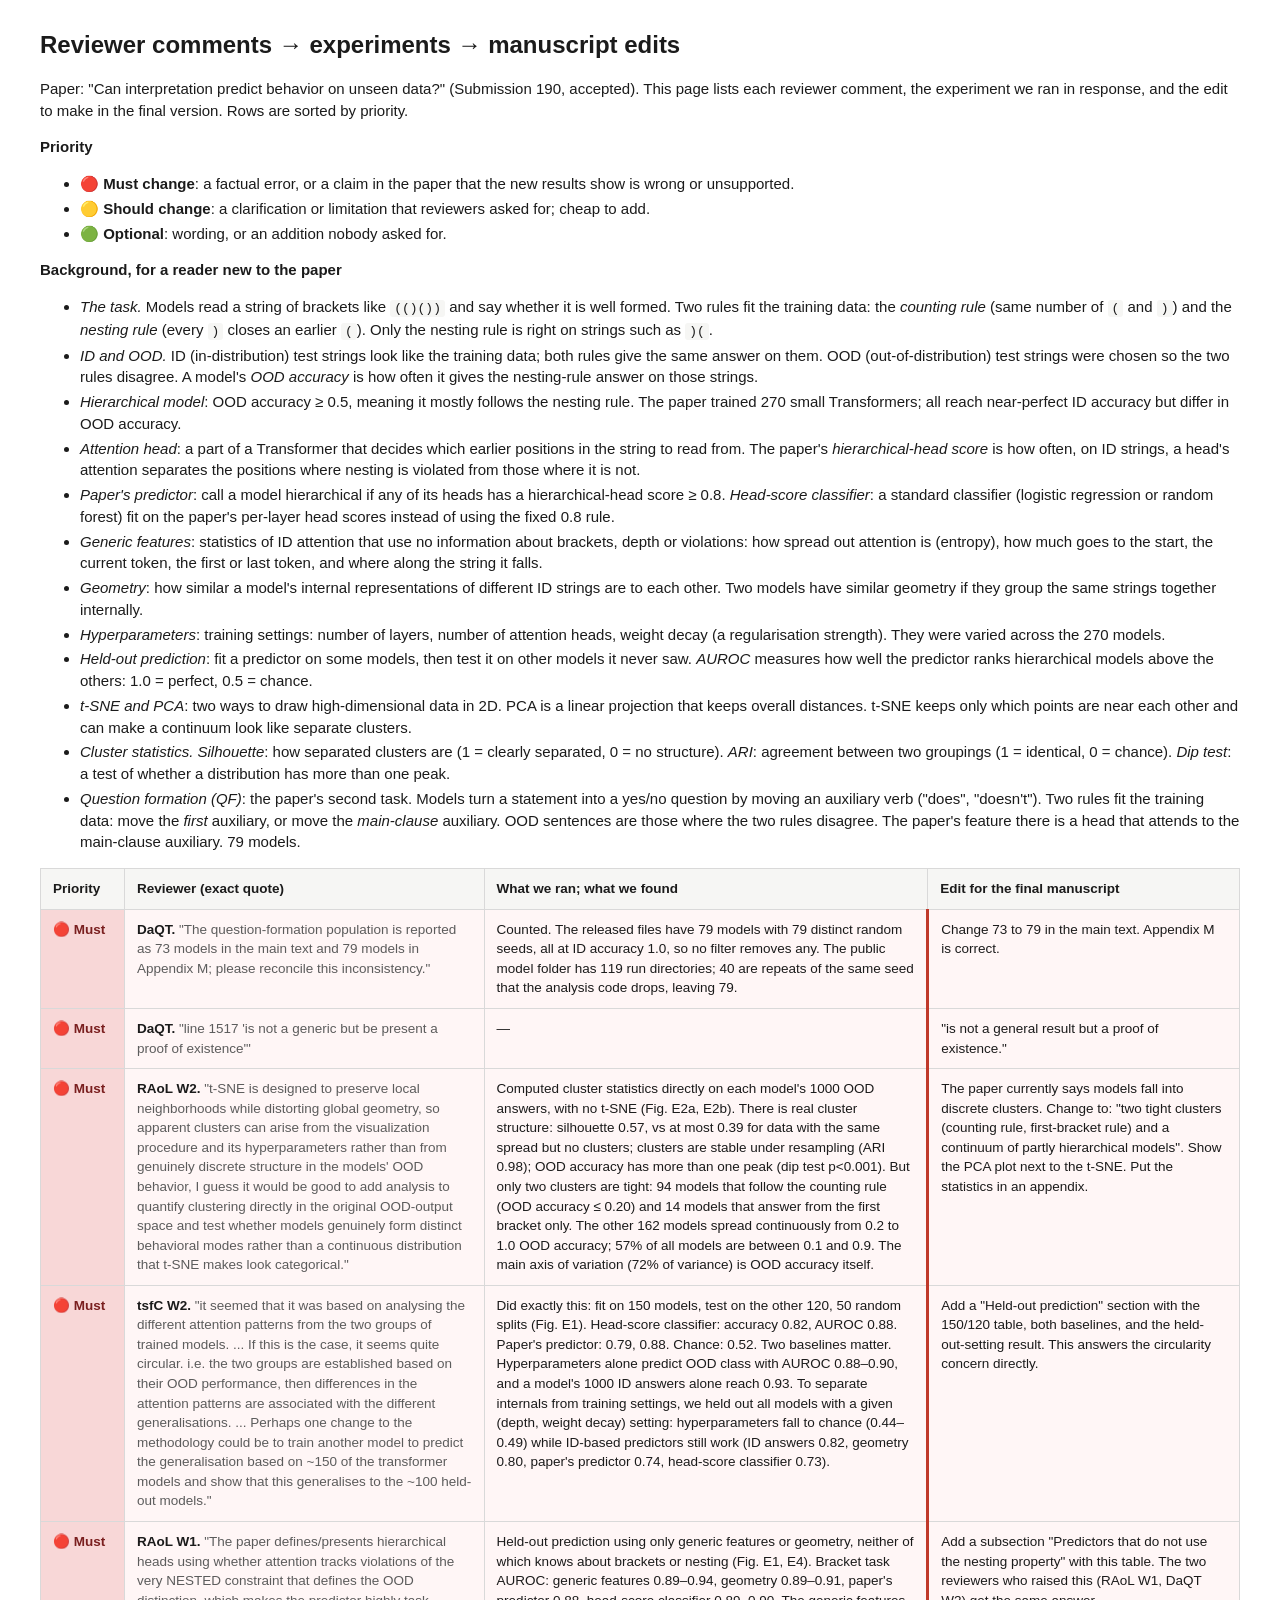
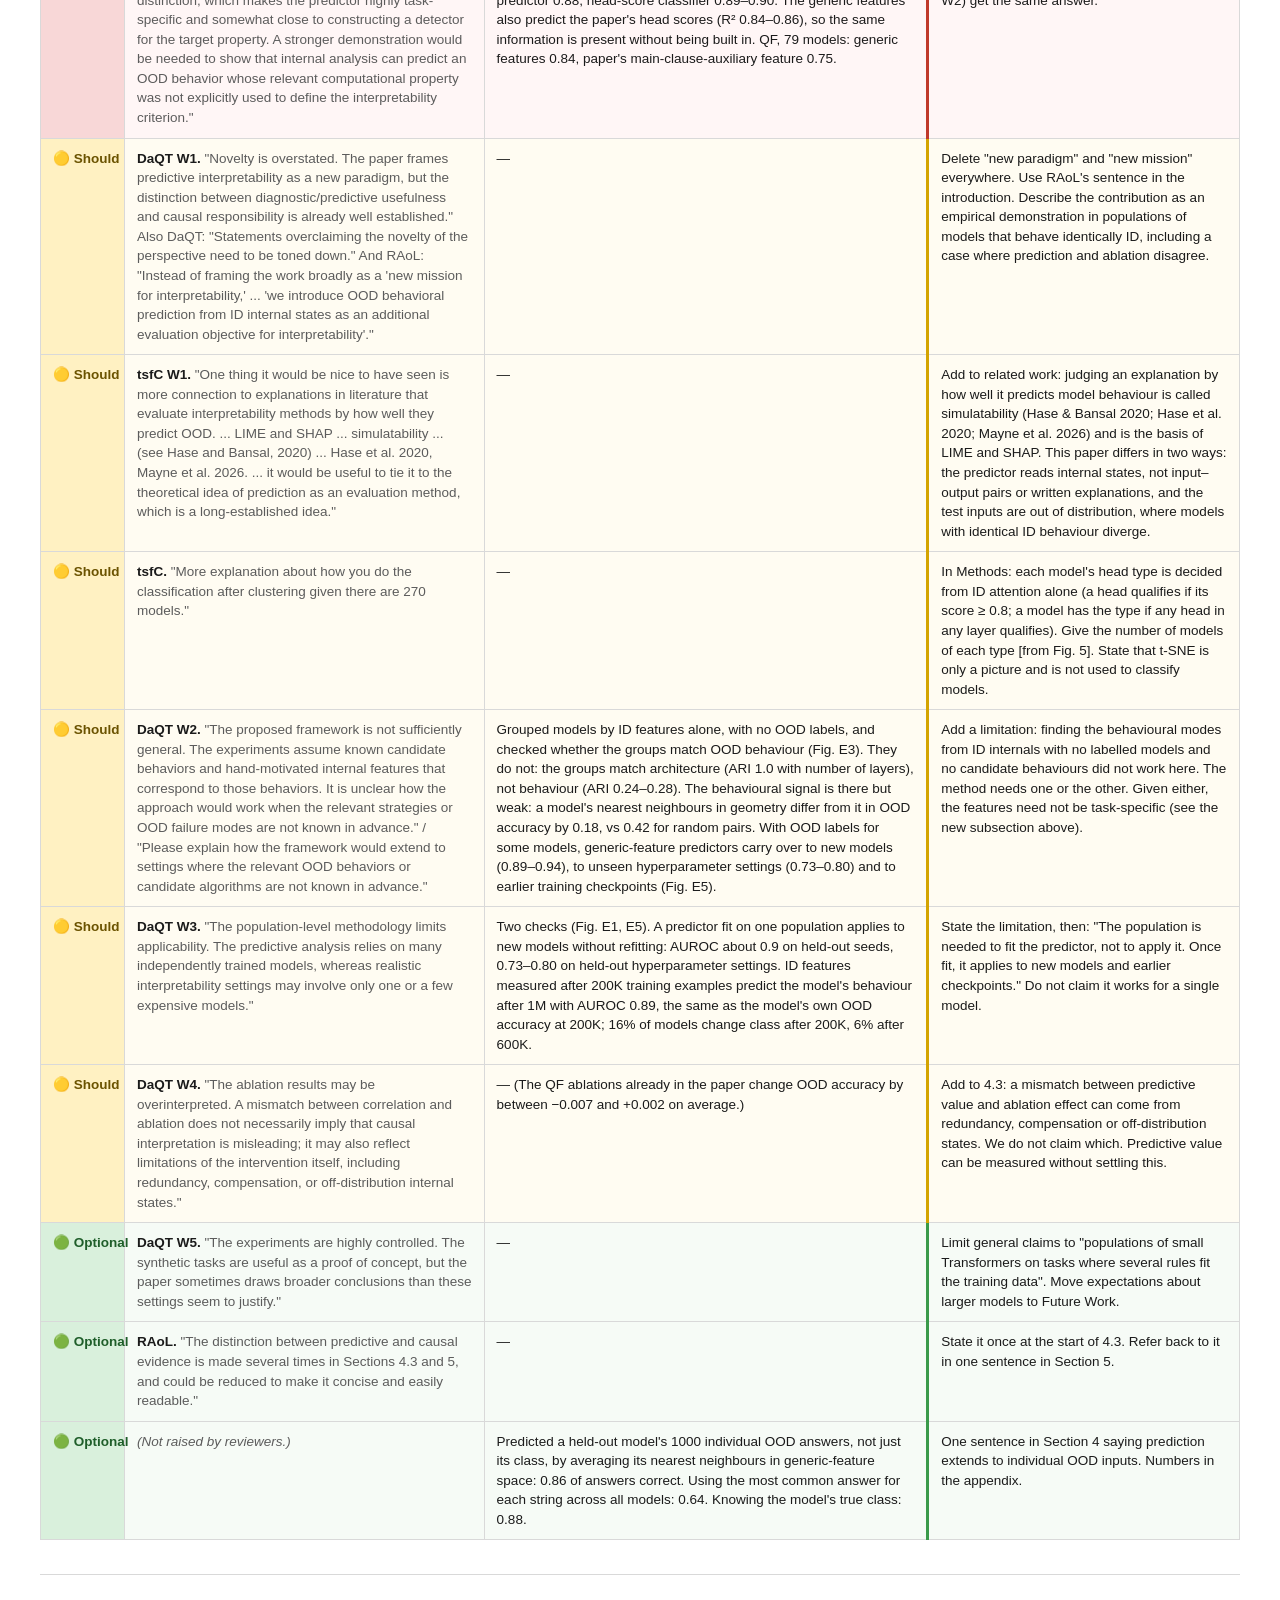
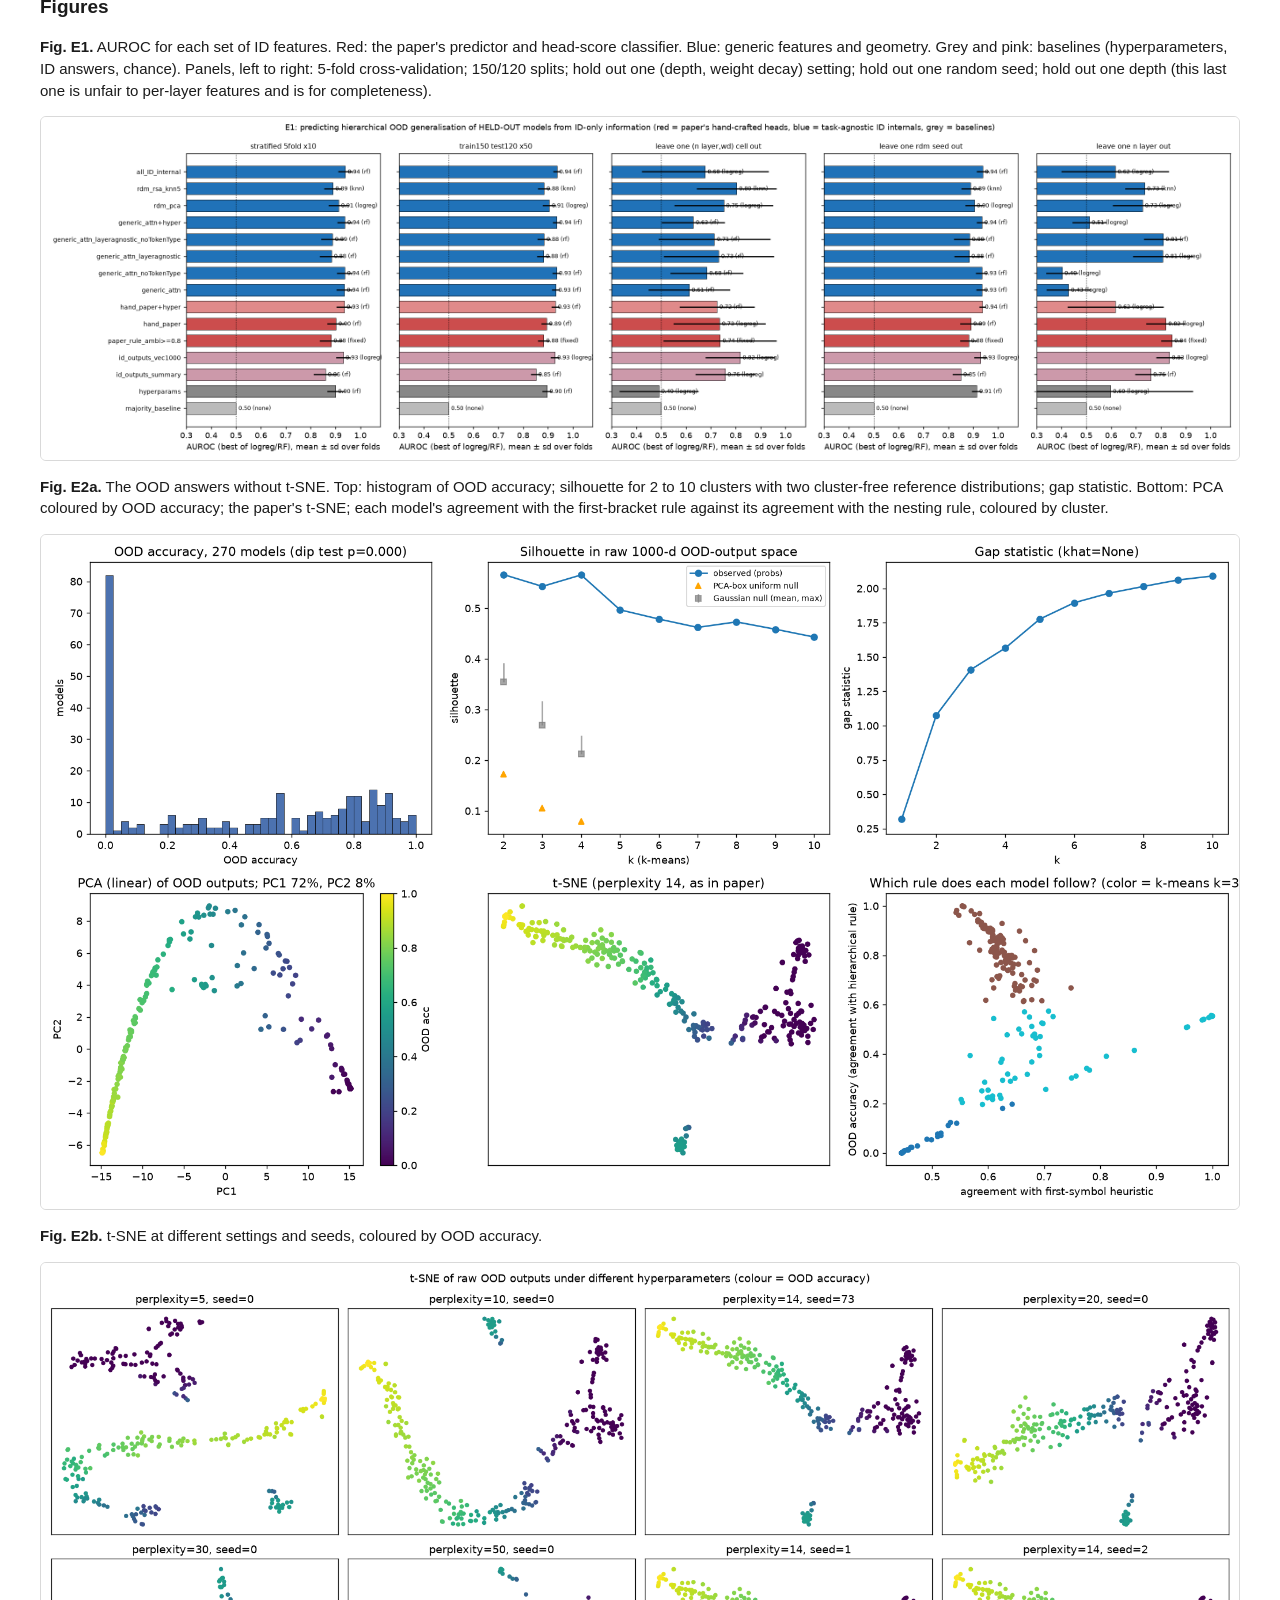
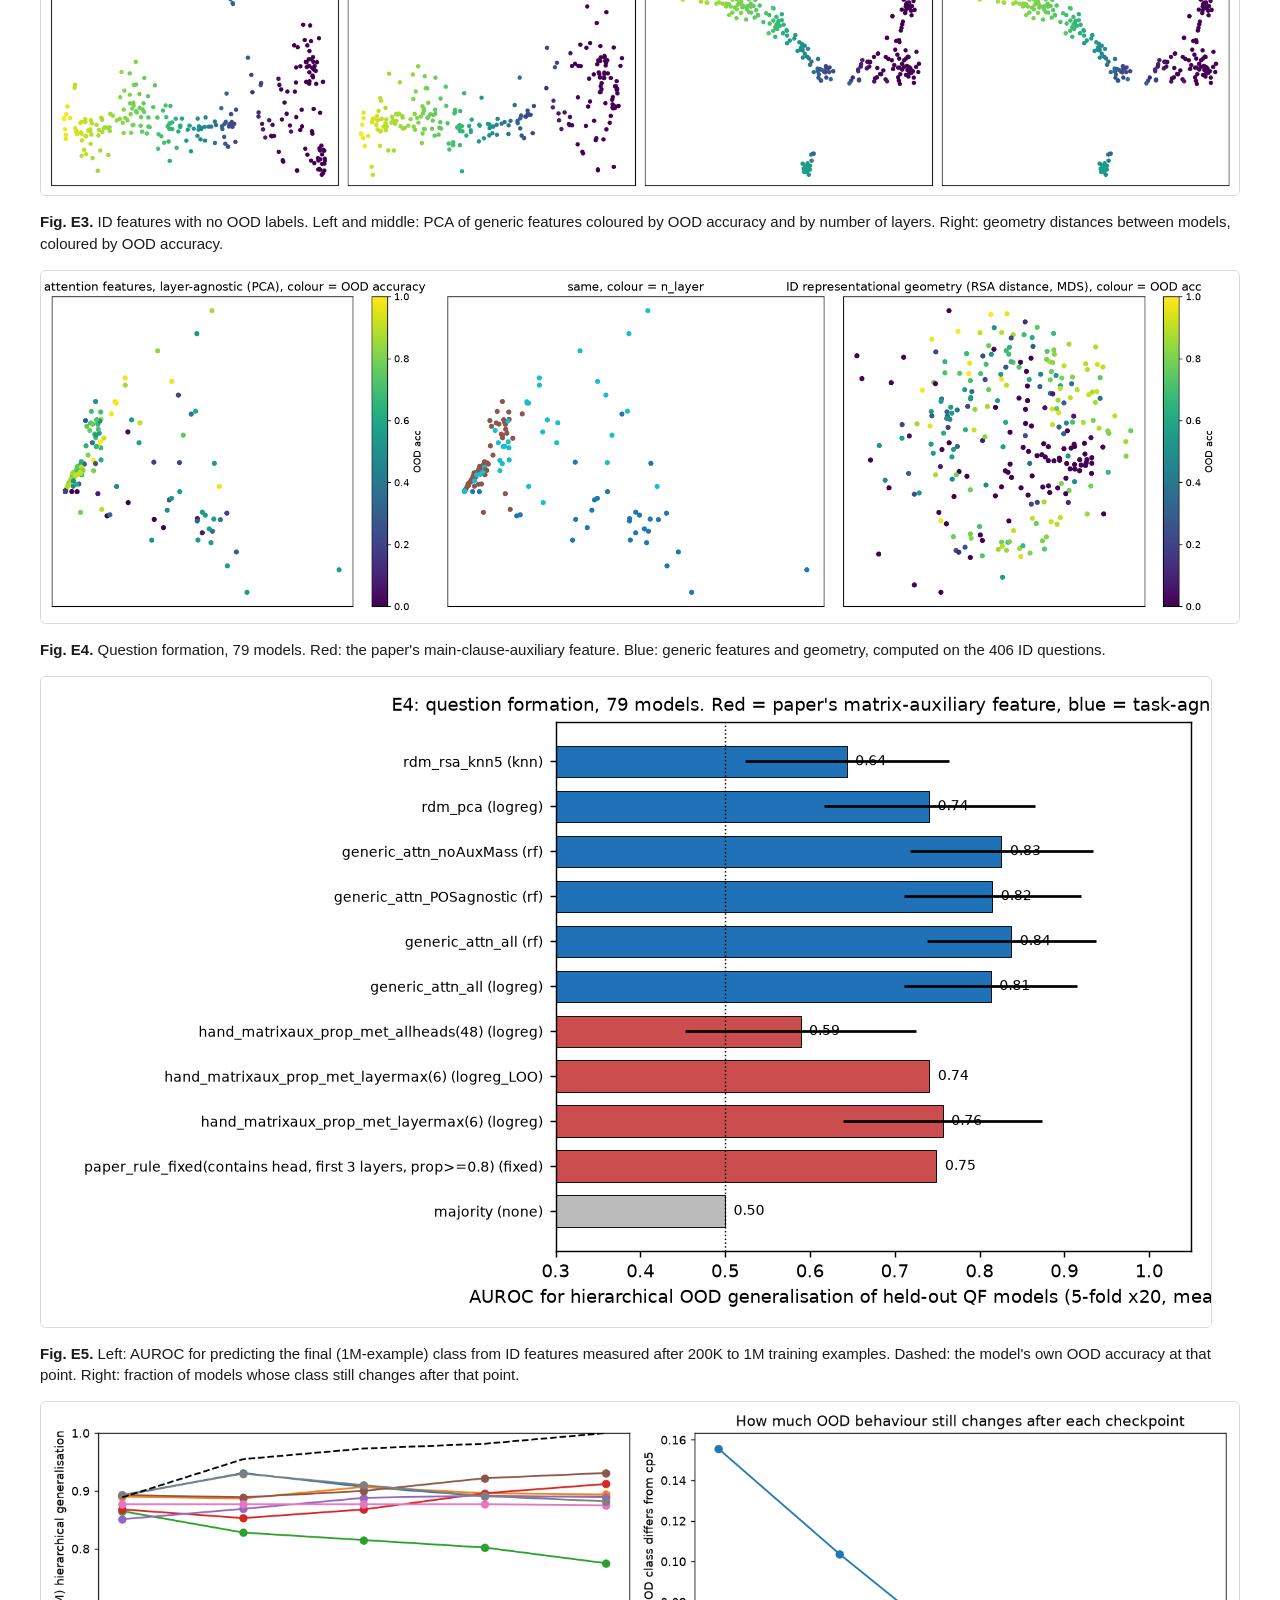
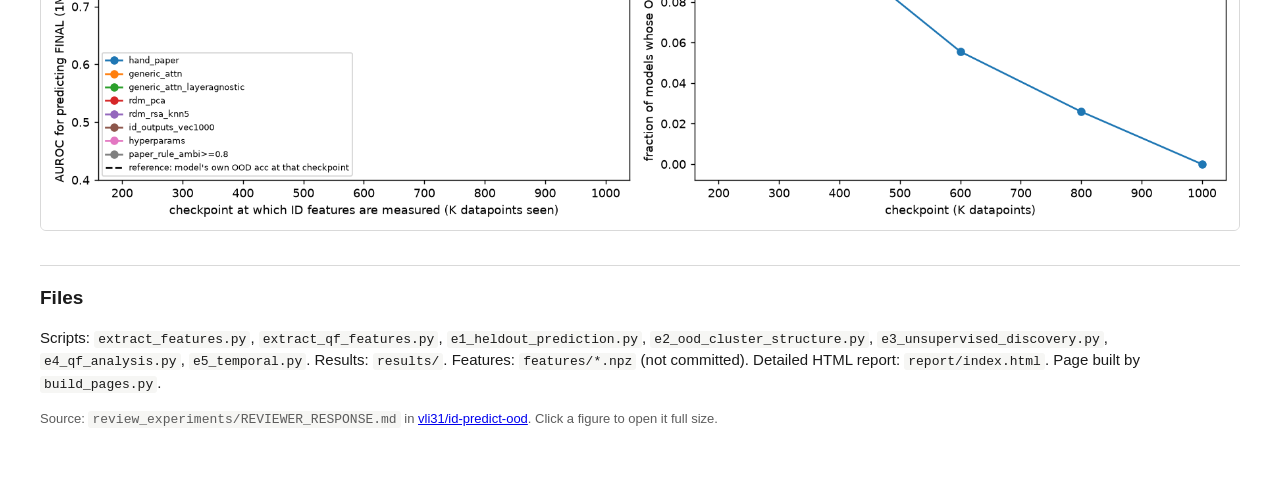
==== id-predict-ood-reviews/index.html @ 2c80ca95 "Update id-predict-ood reviewer-response page" ====
<!doctype html><html lang="en"><head><meta charset="utf-8"><meta name="viewport" content="width=device-width,initial-scale=1">
<title>id-predict-ood: reviewer comments → experiments → edits</title><meta name="robots" content="noindex"><style>:root{--ink:#1b1b1b;--dim:#5c5c5c;--line:#d9d9d9;--panel:#f6f6f4}
*{box-sizing:border-box}body{font-family:-apple-system,BlinkMacSystemFont,"Segoe UI",Helvetica,Arial,sans-serif;color:var(--ink);background:#fff;margin:0;padding:28px 40px 60px;line-height:1.45;font-size:15px}
h1{font-size:24px;margin:0 0 10px}h2{font-size:19px;margin:34px 0 10px;border-top:1px solid var(--line);padding-top:18px}
p,ul{max-width:1200px}li{margin:3px 0}code{background:var(--panel);padding:1px 4px;border-radius:3px;font-size:13px}
table{border-collapse:collapse;width:100%;font-size:13.5px;table-layout:fixed}
th,td{border:1px solid var(--line);padding:10px 12px;vertical-align:top;text-align:left;word-wrap:break-word}
thead th{background:var(--panel);position:sticky;top:0;z-index:1}
th:nth-child(1),td:nth-child(1){width:7%}th:nth-child(2),td:nth-child(2){width:30%}th:nth-child(3),td:nth-child(3){width:37%}th:nth-child(4),td:nth-child(4){width:26%}
td:nth-child(2){color:var(--dim)}td:nth-child(2) strong{color:var(--ink)}tbody tr:hover td{filter:brightness(0.98)}
td.pri{font-weight:600;white-space:nowrap}tr.must td.pri{background:#f8d7d7;color:#7a1f1f}tr.should td.pri{background:#fff1c2;color:#6b5300}tr.optional td.pri{background:#d9f0dc;color:#1f5e2a}
tr.must td{background:#fff6f6}tr.should td{background:#fffcf2}tr.optional td{background:#f6fbf6}
td:nth-child(4){border-left:3px solid #bbb}tr.must td:nth-child(4){border-left-color:#c0392b}tr.should td:nth-child(4){border-left-color:#d4a400}tr.optional td:nth-child(4){border-left-color:#3a9a4a}
img{max-width:100%;border:1px solid var(--line);border-radius:6px;margin:6px 0 4px;display:block}.meta{color:var(--dim);font-size:13px}
@media (max-width:900px){body{padding:16px}table{font-size:12.5px}}</style></head>
<body><h1>Reviewer comments → experiments → manuscript edits</h1>
<p>Paper: "Can interpretation predict behavior on unseen data?" (Submission 190, accepted). This page lists each reviewer comment, the experiment we ran in response, and the edit to make in the final version. Rows are sorted by priority.</p>
<p><strong>Priority</strong></p>
<ul>
<li>🔴 <strong>Must change</strong>: a factual error, or a claim in the paper that the new results show is wrong or unsupported.</li>
<li>🟡 <strong>Should change</strong>: a clarification or limitation that reviewers asked for; cheap to add.</li>
<li>🟢 <strong>Optional</strong>: wording, or an addition nobody asked for.</li>
</ul>
<p><strong>Background, for a reader new to the paper</strong></p>
<ul>
<li><em>The task.</em> Models read a string of brackets like <code>(()())</code> and say whether it is well formed. Two rules fit the training data: the <em>counting rule</em> (same number of <code>(</code> and <code>)</code>) and the <em>nesting rule</em> (every <code>)</code> closes an earlier <code>(</code>). Only the nesting rule is right on strings such as <code>)(</code>.</li>
<li><em>ID and OOD.</em> ID (in-distribution) test strings look like the training data; both rules give the same answer on them. OOD (out-of-distribution) test strings were chosen so the two rules disagree. A model's <em>OOD accuracy</em> is how often it gives the nesting-rule answer on those strings.</li>
<li><em>Hierarchical model</em>: OOD accuracy ≥ 0.5, meaning it mostly follows the nesting rule. The paper trained 270 small Transformers; all reach near-perfect ID accuracy but differ in OOD accuracy.</li>
<li><em>Attention head</em>: a part of a Transformer that decides which earlier positions in the string to read from. The paper's <em>hierarchical-head score</em> is how often, on ID strings, a head's attention separates the positions where nesting is violated from those where it is not.</li>
<li><em>Paper's predictor</em>: call a model hierarchical if any of its heads has a hierarchical-head score ≥ 0.8. <em>Head-score classifier</em>: a standard classifier (logistic regression or random forest) fit on the paper's per-layer head scores instead of using the fixed 0.8 rule.</li>
<li><em>Generic features</em>: statistics of ID attention that use no information about brackets, depth or violations: how spread out attention is (entropy), how much goes to the start, the current token, the first or last token, and where along the string it falls.</li>
<li><em>Geometry</em>: how similar a model's internal representations of different ID strings are to each other. Two models have similar geometry if they group the same strings together internally.</li>
<li><em>Hyperparameters</em>: training settings: number of layers, number of attention heads, weight decay (a regularisation strength). They were varied across the 270 models.</li>
<li><em>Held-out prediction</em>: fit a predictor on some models, then test it on other models it never saw. <em>AUROC</em> measures how well the predictor ranks hierarchical models above the others: 1.0 = perfect, 0.5 = chance.</li>
<li><em>t-SNE and PCA</em>: two ways to draw high-dimensional data in 2D. PCA is a linear projection that keeps overall distances. t-SNE keeps only which points are near each other and can make a continuum look like separate clusters.</li>
<li><em>Cluster statistics.</em> <em>Silhouette</em>: how separated clusters are (1 = clearly separated, 0 = no structure). <em>ARI</em>: agreement between two groupings (1 = identical, 0 = chance). <em>Dip test</em>: a test of whether a distribution has more than one peak.</li>
<li><em>Question formation (QF)</em>: the paper's second task. Models turn a statement into a yes/no question by moving an auxiliary verb ("does", "doesn't"). Two rules fit the training data: move the <em>first</em> auxiliary, or move the <em>main-clause</em> auxiliary. OOD sentences are those where the two rules disagree. The paper's feature there is a head that attends to the main-clause auxiliary. 79 models.</li>
</ul>
<table>
<thead>
<tr>
<th>Priority</th>
<th>Reviewer (exact quote)</th>
<th>What we ran; what we found</th>
<th>Edit for the final manuscript</th>
</tr>
</thead>
<tbody>
<tr class="must">
<td class="pri">🔴 Must</td>
<td><strong>DaQT.</strong> "The question-formation population is reported as 73 models in the main text and 79 models in Appendix M; please reconcile this inconsistency."</td>
<td>Counted. The released files have 79 models with 79 distinct random seeds, all at ID accuracy 1.0, so no filter removes any. The public model folder has 119 run directories; 40 are repeats of the same seed that the analysis code drops, leaving 79.</td>
<td>Change 73 to 79 in the main text. Appendix M is correct.</td>
</tr>
<tr class="must">
<td class="pri">🔴 Must</td>
<td><strong>DaQT.</strong> "line 1517 'is not a generic but be present a proof of existence'"</td>
<td>—</td>
<td>"is not a general result but a proof of existence."</td>
</tr>
<tr class="must">
<td class="pri">🔴 Must</td>
<td><strong>RAoL W2.</strong> "t-SNE is designed to preserve local neighborhoods while distorting global geometry, so apparent clusters can arise from the visualization procedure and its hyperparameters rather than from genuinely discrete structure in the models' OOD behavior, I guess it would be good to add analysis to quantify clustering directly in the original OOD-output space and test whether models genuinely form distinct behavioral modes rather than a continuous distribution that t-SNE makes look categorical."</td>
<td>Computed cluster statistics directly on each model's 1000 OOD answers, with no t-SNE (Fig. E2a, E2b). There is real cluster structure: silhouette 0.57, vs at most 0.39 for data with the same spread but no clusters; clusters are stable under resampling (ARI 0.98); OOD accuracy has more than one peak (dip test p&lt;0.001). But only two clusters are tight: 94 models that follow the counting rule (OOD accuracy ≤ 0.20) and 14 models that answer from the first bracket only. The other 162 models spread continuously from 0.2 to 1.0 OOD accuracy; 57% of all models are between 0.1 and 0.9. The main axis of variation (72% of variance) is OOD accuracy itself.</td>
<td>The paper currently says models fall into discrete clusters. Change to: "two tight clusters (counting rule, first-bracket rule) and a continuum of partly hierarchical models". Show the PCA plot next to the t-SNE. Put the statistics in an appendix.</td>
</tr>
<tr class="must">
<td class="pri">🔴 Must</td>
<td><strong>tsfC W2.</strong> "it seemed that it was based on analysing the different attention patterns from the two groups of trained models. ... If this is the case, it seems quite circular. i.e. the two groups are established based on their OOD performance, then differences in the attention patterns are associated with the different generalisations. ... Perhaps one change to the methodology could be to train another model to predict the generalisation based on ~150 of the transformer models and show that this generalises to the ~100 held-out models."</td>
<td>Did exactly this: fit on 150 models, test on the other 120, 50 random splits (Fig. E1). Head-score classifier: accuracy 0.82, AUROC 0.88. Paper's predictor: 0.79, 0.88. Chance: 0.52. Two baselines matter. Hyperparameters alone predict OOD class with AUROC 0.88–0.90, and a model's 1000 ID answers alone reach 0.93. To separate internals from training settings, we held out all models with a given (depth, weight decay) setting: hyperparameters fall to chance (0.44–0.49) while ID-based predictors still work (ID answers 0.82, geometry 0.80, paper's predictor 0.74, head-score classifier 0.73).</td>
<td>Add a "Held-out prediction" section with the 150/120 table, both baselines, and the held-out-setting result. This answers the circularity concern directly.</td>
</tr>
<tr class="must">
<td class="pri">🔴 Must</td>
<td><strong>RAoL W1.</strong> "The paper defines/presents hierarchical heads using whether attention tracks violations of the very NESTED constraint that defines the OOD distinction, which makes the predictor highly task-specific and somewhat close to constructing a detector for the target property. A stronger demonstration would be needed to show that internal analysis can predict an OOD behavior whose relevant computational property was not explicitly used to define the interpretability criterion."</td>
<td>Held-out prediction using only generic features or geometry, neither of which knows about brackets or nesting (Fig. E1, E4). Bracket task AUROC: generic features 0.89–0.94, geometry 0.89–0.91, paper's predictor 0.88, head-score classifier 0.89–0.90. The generic features also predict the paper's head scores (R² 0.84–0.86), so the same information is present without being built in. QF, 79 models: generic features 0.84, paper's main-clause-auxiliary feature 0.75.</td>
<td>Add a subsection "Predictors that do not use the nesting property" with this table. The two reviewers who raised this (RAoL W1, DaQT W2) get the same answer.</td>
</tr>
<tr class="should">
<td class="pri">🟡 Should</td>
<td><strong>DaQT W1.</strong> "Novelty is overstated. The paper frames predictive interpretability as a new paradigm, but the distinction between diagnostic/predictive usefulness and causal responsibility is already well established." Also DaQT: "Statements overclaiming the novelty of the perspective need to be toned down." And RAoL: "Instead of framing the work broadly as a 'new mission for interpretability,' ... 'we introduce OOD behavioral prediction from ID internal states as an additional evaluation objective for interpretability'."</td>
<td>—</td>
<td>Delete "new paradigm" and "new mission" everywhere. Use RAoL's sentence in the introduction. Describe the contribution as an empirical demonstration in populations of models that behave identically ID, including a case where prediction and ablation disagree.</td>
</tr>
<tr class="should">
<td class="pri">🟡 Should</td>
<td><strong>tsfC W1.</strong> "One thing it would be nice to have seen is more connection to explanations in literature that evaluate interpretability methods by how well they predict OOD. ... LIME and SHAP ... simulatability ... (see Hase and Bansal, 2020) ... Hase et al. 2020, Mayne et al. 2026. ... it would be useful to tie it to the theoretical idea of prediction as an evaluation method, which is a long-established idea."</td>
<td>—</td>
<td>Add to related work: judging an explanation by how well it predicts model behaviour is called simulatability (Hase &amp; Bansal 2020; Hase et al. 2020; Mayne et al. 2026) and is the basis of LIME and SHAP. This paper differs in two ways: the predictor reads internal states, not input–output pairs or written explanations, and the test inputs are out of distribution, where models with identical ID behaviour diverge.</td>
</tr>
<tr class="should">
<td class="pri">🟡 Should</td>
<td><strong>tsfC.</strong> "More explanation about how you do the classification after clustering given there are 270 models."</td>
<td>—</td>
<td>In Methods: each model's head type is decided from ID attention alone (a head qualifies if its score ≥ 0.8; a model has the type if any head in any layer qualifies). Give the number of models of each type [from Fig. 5]. State that t-SNE is only a picture and is not used to classify models.</td>
</tr>
<tr class="should">
<td class="pri">🟡 Should</td>
<td><strong>DaQT W2.</strong> "The proposed framework is not sufficiently general. The experiments assume known candidate behaviors and hand-motivated internal features that correspond to those behaviors. It is unclear how the approach would work when the relevant strategies or OOD failure modes are not known in advance." / "Please explain how the framework would extend to settings where the relevant OOD behaviors or candidate algorithms are not known in advance."</td>
<td>Grouped models by ID features alone, with no OOD labels, and checked whether the groups match OOD behaviour (Fig. E3). They do not: the groups match architecture (ARI 1.0 with number of layers), not behaviour (ARI 0.24–0.28). The behavioural signal is there but weak: a model's nearest neighbours in geometry differ from it in OOD accuracy by 0.18, vs 0.42 for random pairs. With OOD labels for some models, generic-feature predictors carry over to new models (0.89–0.94), to unseen hyperparameter settings (0.73–0.80) and to earlier training checkpoints (Fig. E5).</td>
<td>Add a limitation: finding the behavioural modes from ID internals with no labelled models and no candidate behaviours did not work here. The method needs one or the other. Given either, the features need not be task-specific (see the new subsection above).</td>
</tr>
<tr class="should">
<td class="pri">🟡 Should</td>
<td><strong>DaQT W3.</strong> "The population-level methodology limits applicability. The predictive analysis relies on many independently trained models, whereas realistic interpretability settings may involve only one or a few expensive models."</td>
<td>Two checks (Fig. E1, E5). A predictor fit on one population applies to new models without refitting: AUROC about 0.9 on held-out seeds, 0.73–0.80 on held-out hyperparameter settings. ID features measured after 200K training examples predict the model's behaviour after 1M with AUROC 0.89, the same as the model's own OOD accuracy at 200K; 16% of models change class after 200K, 6% after 600K.</td>
<td>State the limitation, then: "The population is needed to fit the predictor, not to apply it. Once fit, it applies to new models and earlier checkpoints." Do not claim it works for a single model.</td>
</tr>
<tr class="should">
<td class="pri">🟡 Should</td>
<td><strong>DaQT W4.</strong> "The ablation results may be overinterpreted. A mismatch between correlation and ablation does not necessarily imply that causal interpretation is misleading; it may also reflect limitations of the intervention itself, including redundancy, compensation, or off-distribution internal states."</td>
<td>— (The QF ablations already in the paper change OOD accuracy by between −0.007 and +0.002 on average.)</td>
<td>Add to 4.3: a mismatch between predictive value and ablation effect can come from redundancy, compensation or off-distribution states. We do not claim which. Predictive value can be measured without settling this.</td>
</tr>
<tr class="optional">
<td class="pri">🟢 Optional</td>
<td><strong>DaQT W5.</strong> "The experiments are highly controlled. The synthetic tasks are useful as a proof of concept, but the paper sometimes draws broader conclusions than these settings seem to justify."</td>
<td>—</td>
<td>Limit general claims to "populations of small Transformers on tasks where several rules fit the training data". Move expectations about larger models to Future Work.</td>
</tr>
<tr class="optional">
<td class="pri">🟢 Optional</td>
<td><strong>RAoL.</strong> "The distinction between predictive and causal evidence is made several times in Sections 4.3 and 5, and could be reduced to make it concise and easily readable."</td>
<td>—</td>
<td>State it once at the start of 4.3. Refer back to it in one sentence in Section 5.</td>
</tr>
<tr class="optional">
<td class="pri">🟢 Optional</td>
<td><em>(Not raised by reviewers.)</em></td>
<td>Predicted a held-out model's 1000 individual OOD answers, not just its class, by averaging its nearest neighbours in generic-feature space: 0.86 of answers correct. Using the most common answer for each string across all models: 0.64. Knowing the model's true class: 0.88.</td>
<td>One sentence in Section 4 saying prediction extends to individual OOD inputs. Numbers in the appendix.</td>
</tr>
</tbody>
</table>
<h2>Figures</h2>
<p><strong>Fig. E1.</strong> AUROC for each set of ID features. Red: the paper's predictor and head-score classifier. Blue: generic features and geometry. Grey and pink: baselines (hyperparameters, ID answers, chance). Panels, left to right: 5-fold cross-validation; 150/120 splits; hold out one (depth, weight decay) setting; hold out one random seed; hold out one depth (this last one is unfair to per-layer features and is for completeness).</p>
<p><a href="figures/e1_feature_sets.png" target="_blank"><img alt="E1" src="figures/e1_feature_sets.png" loading="lazy"/></a></p>
<p><strong>Fig. E2a.</strong> The OOD answers without t-SNE. Top: histogram of OOD accuracy; silhouette for 2 to 10 clusters with two cluster-free reference distributions; gap statistic. Bottom: PCA coloured by OOD accuracy; the paper's t-SNE; each model's agreement with the first-bracket rule against its agreement with the nesting rule, coloured by cluster.</p>
<p><a href="figures/e2_ood_cluster_structure.png" target="_blank"><img alt="E2a" src="figures/e2_ood_cluster_structure.png" loading="lazy"/></a></p>
<p><strong>Fig. E2b.</strong> t-SNE at different settings and seeds, coloured by OOD accuracy.</p>
<p><a href="figures/e2_tsne_robustness.png" target="_blank"><img alt="E2b" src="figures/e2_tsne_robustness.png" loading="lazy"/></a></p>
<p><strong>Fig. E3.</strong> ID features with no OOD labels. Left and middle: PCA of generic features coloured by OOD accuracy and by number of layers. Right: geometry distances between models, coloured by OOD accuracy.</p>
<p><a href="figures/e3_unsupervised_discovery.png" target="_blank"><img alt="E3" src="figures/e3_unsupervised_discovery.png" loading="lazy"/></a></p>
<p><strong>Fig. E4.</strong> Question formation, 79 models. Red: the paper's main-clause-auxiliary feature. Blue: generic features and geometry, computed on the 406 ID questions.</p>
<p><a href="figures/e4_qf_feature_sets.png" target="_blank"><img alt="E4" src="figures/e4_qf_feature_sets.png" loading="lazy"/></a></p>
<p><strong>Fig. E5.</strong> Left: AUROC for predicting the final (1M-example) class from ID features measured after 200K to 1M training examples. Dashed: the model's own OOD accuracy at that point. Right: fraction of models whose class still changes after that point.</p>
<p><a href="figures/e5_temporal.png" target="_blank"><img alt="E5" src="figures/e5_temporal.png" loading="lazy"/></a></p>
<h2>Files</h2>
<p>Scripts: <code>extract_features.py</code>, <code>extract_qf_features.py</code>, <code>e1_heldout_prediction.py</code>, <code>e2_ood_cluster_structure.py</code>, <code>e3_unsupervised_discovery.py</code>, <code>e4_qf_analysis.py</code>, <code>e5_temporal.py</code>. Results: <code>results/</code>. Features: <code>features/*.npz</code> (not committed). Detailed HTML report: <code>report/index.html</code>. Page built by <code>build_pages.py</code>.</p><p class="meta">Source: <code>review_experiments/REVIEWER_RESPONSE.md</code> in <a href="https://github.com/vli31/id-predict-ood">vli31/id-predict-ood</a>. Click a figure to open it full size.</p></body></html>
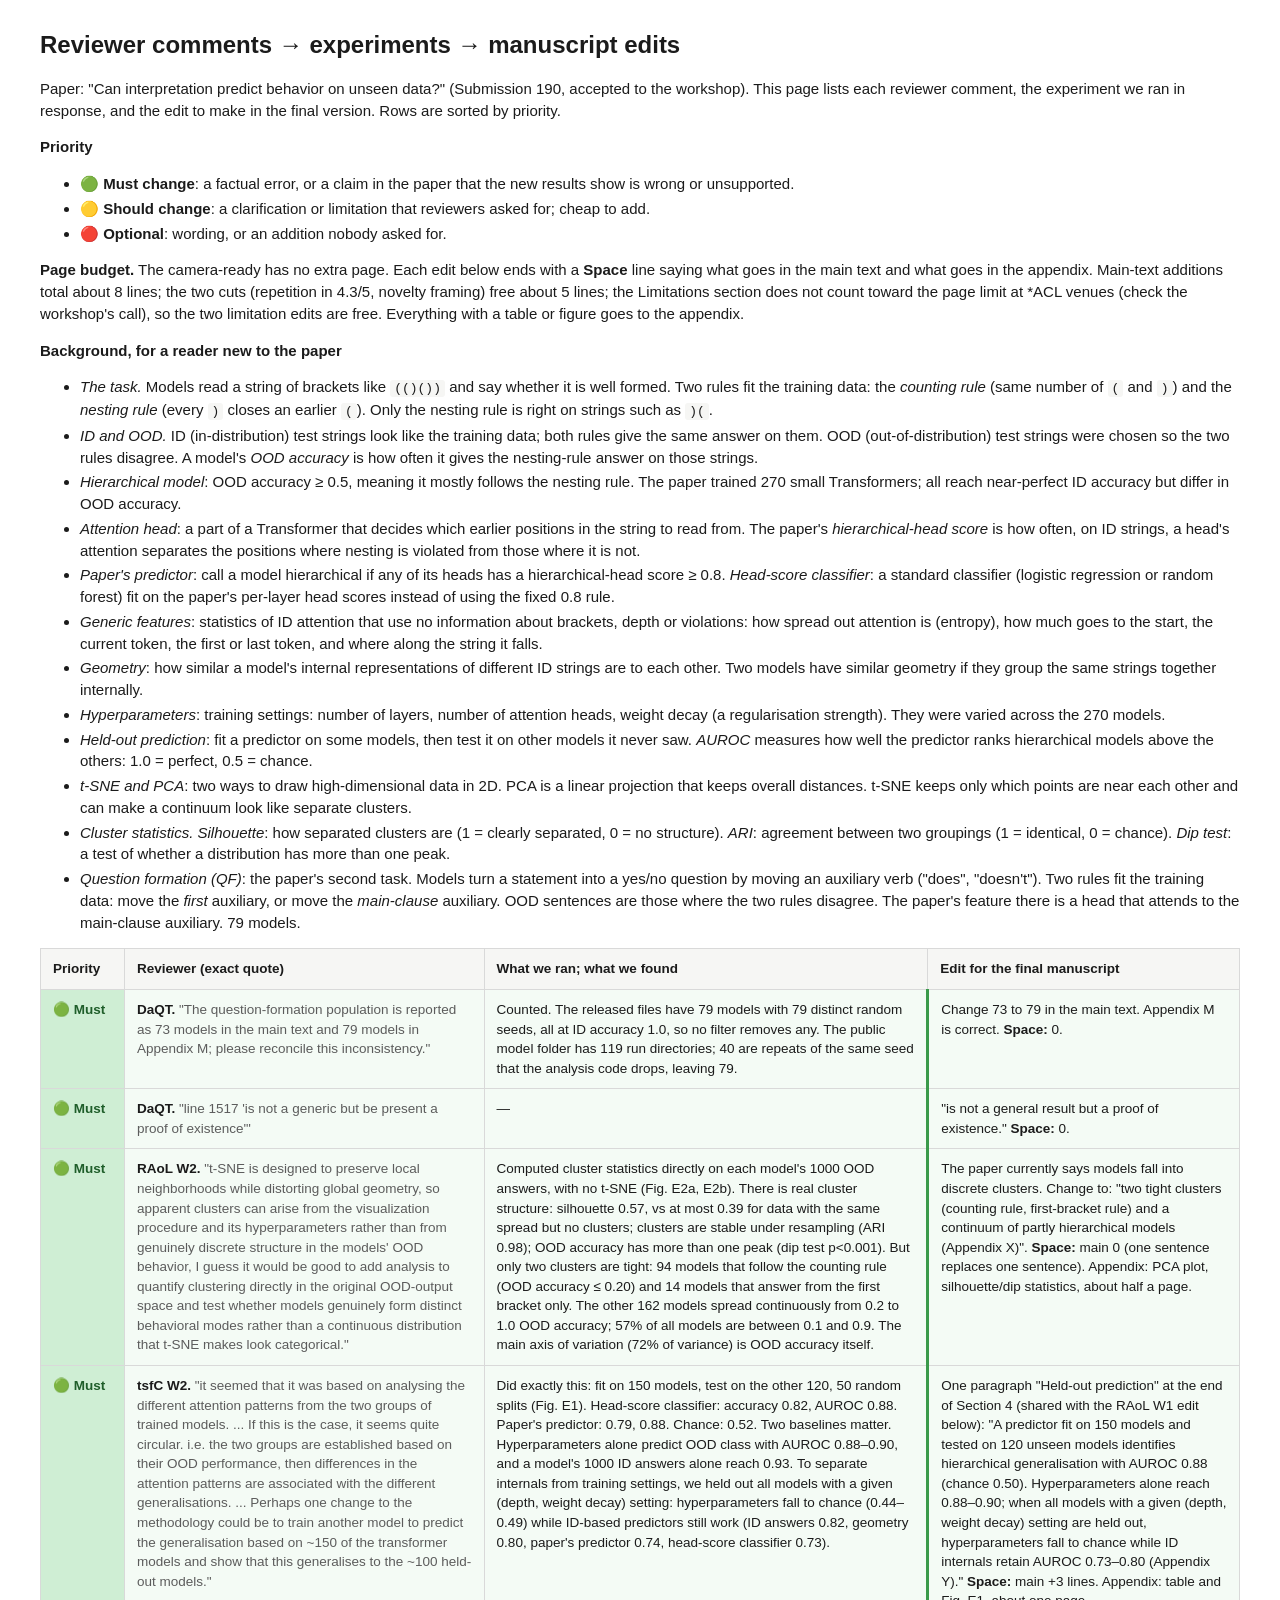
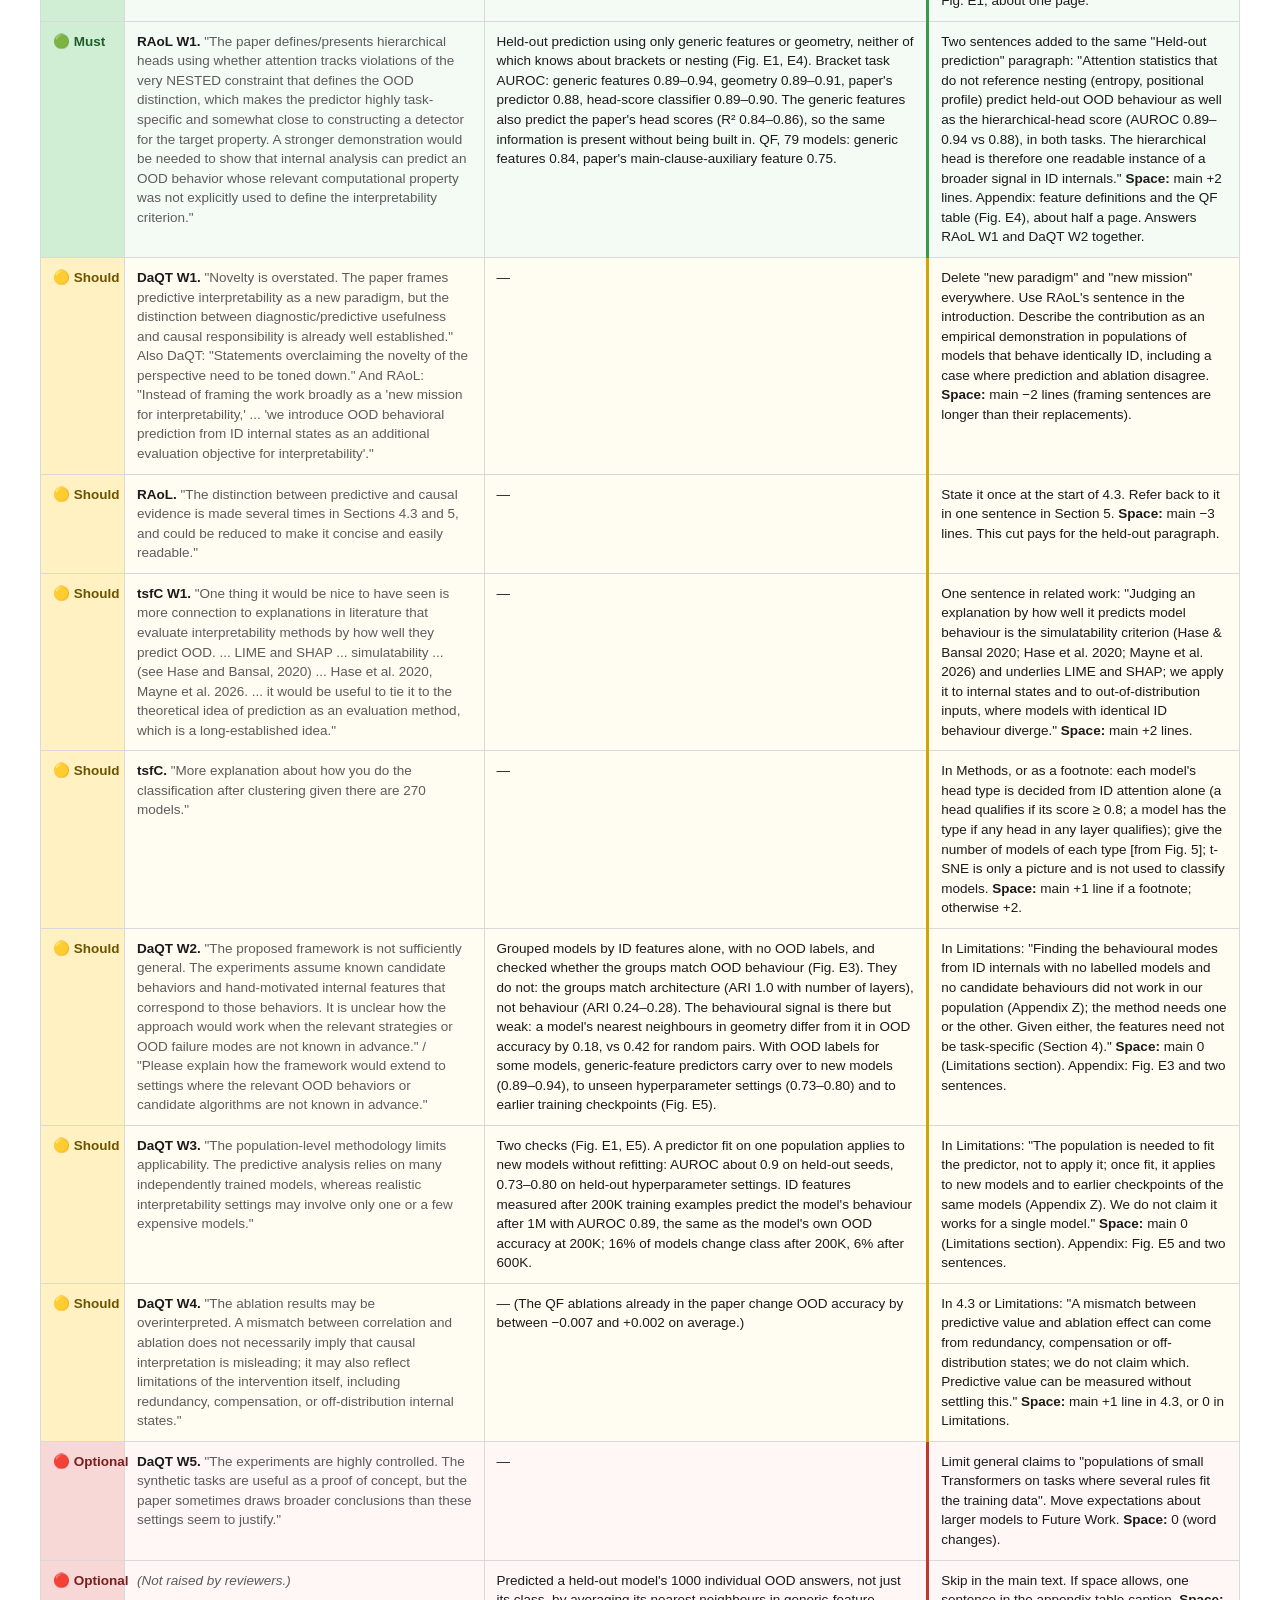
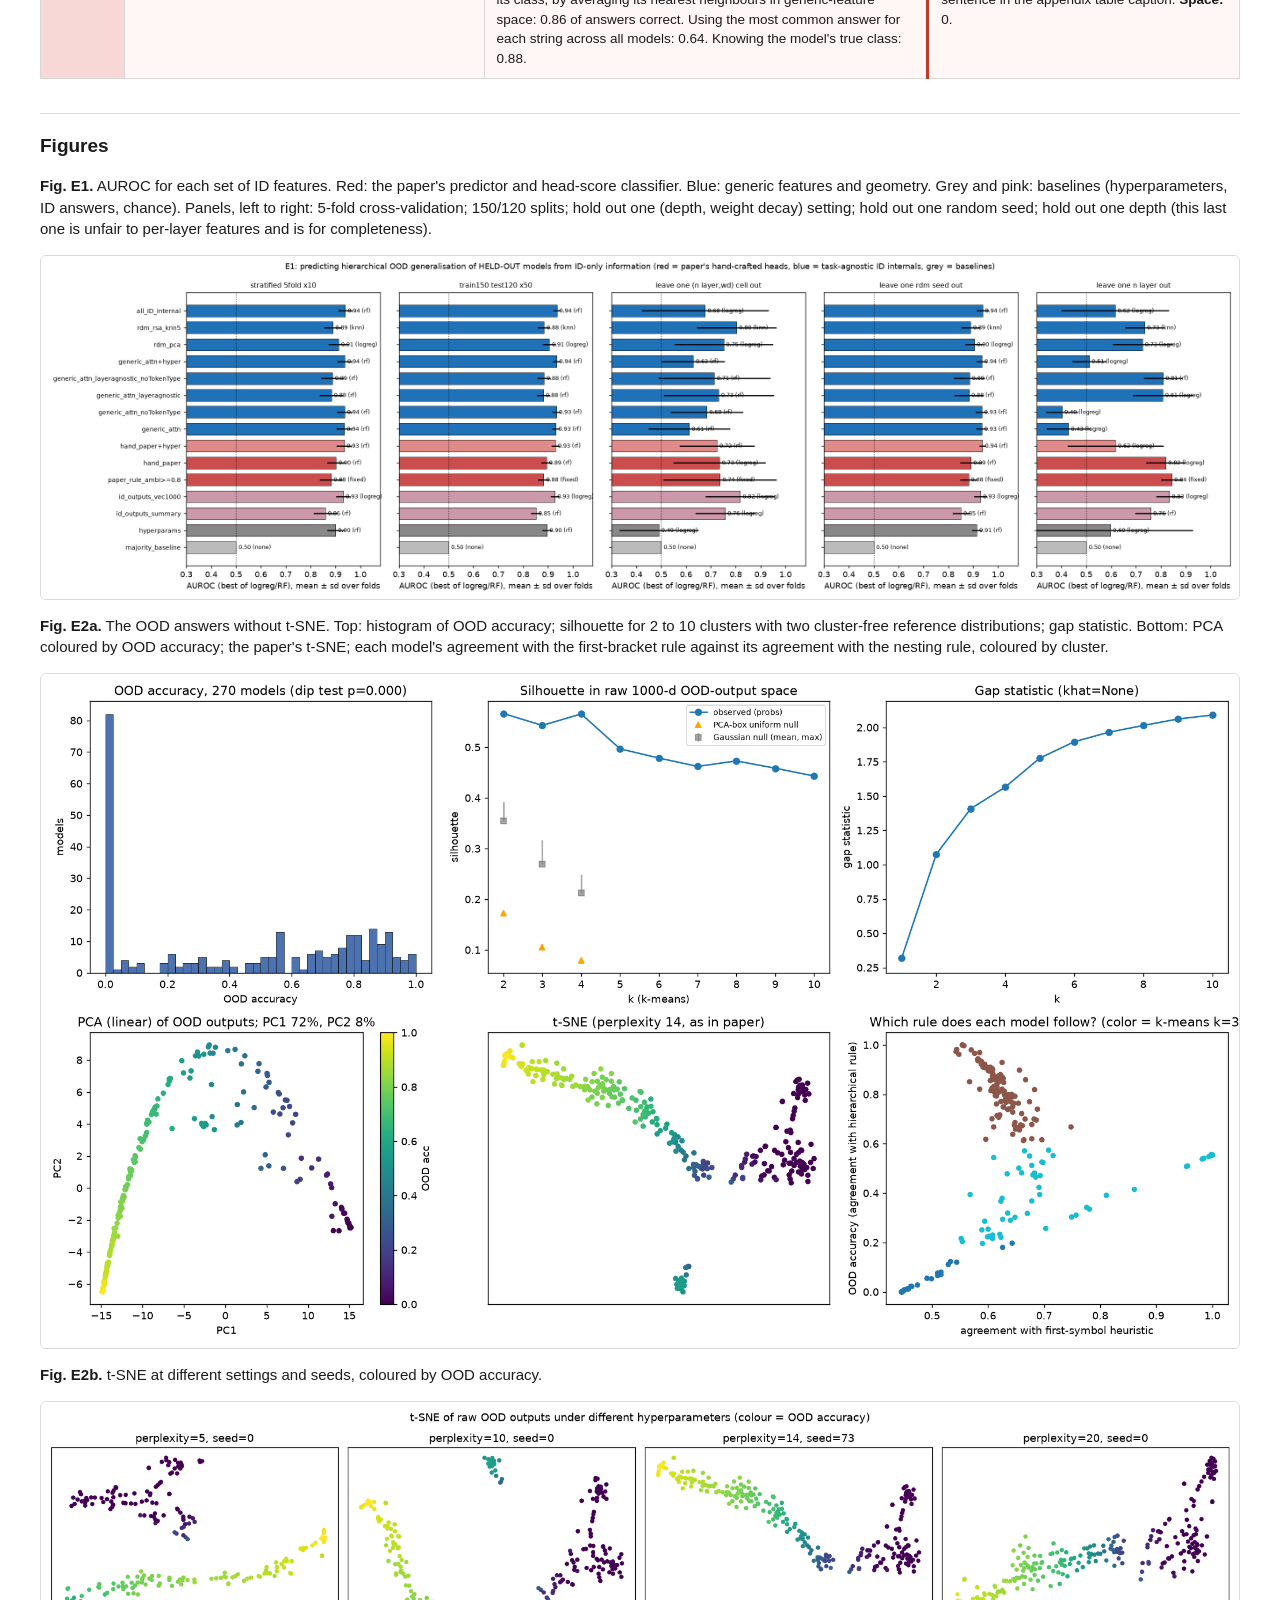
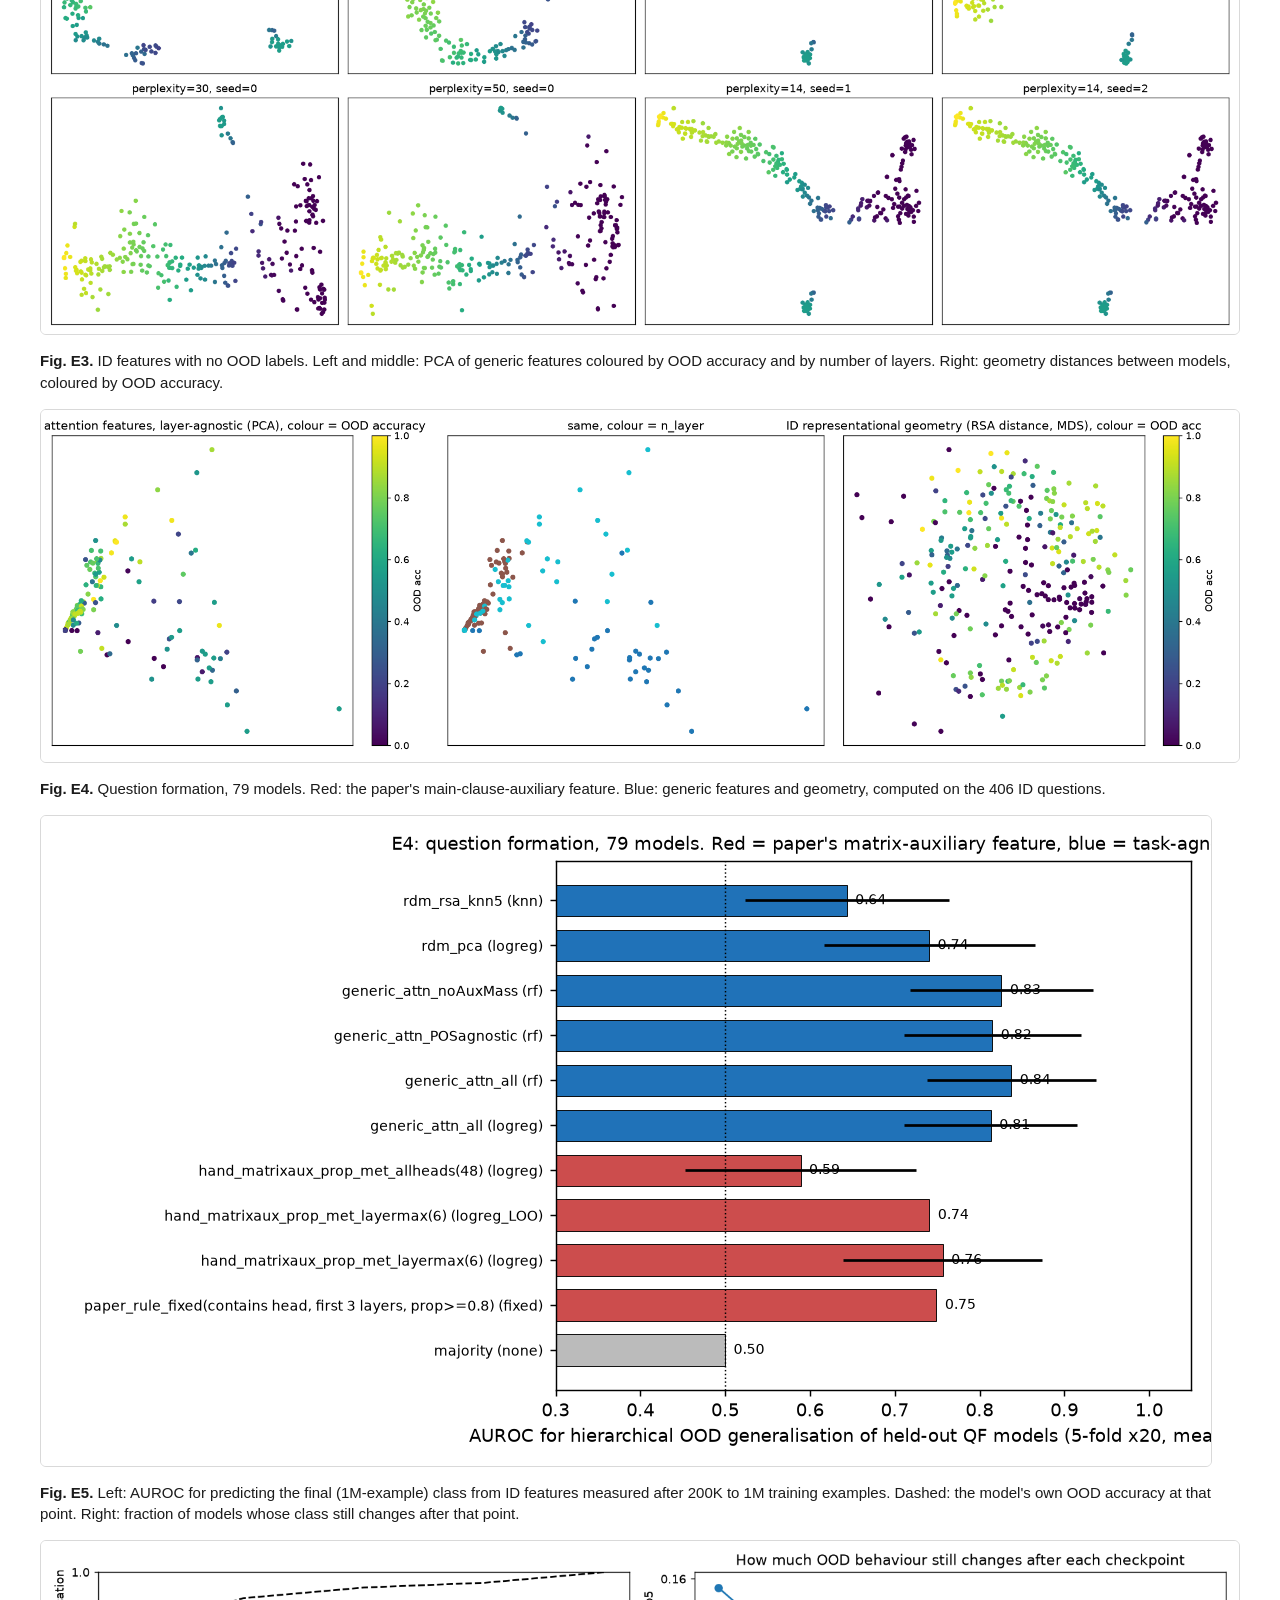
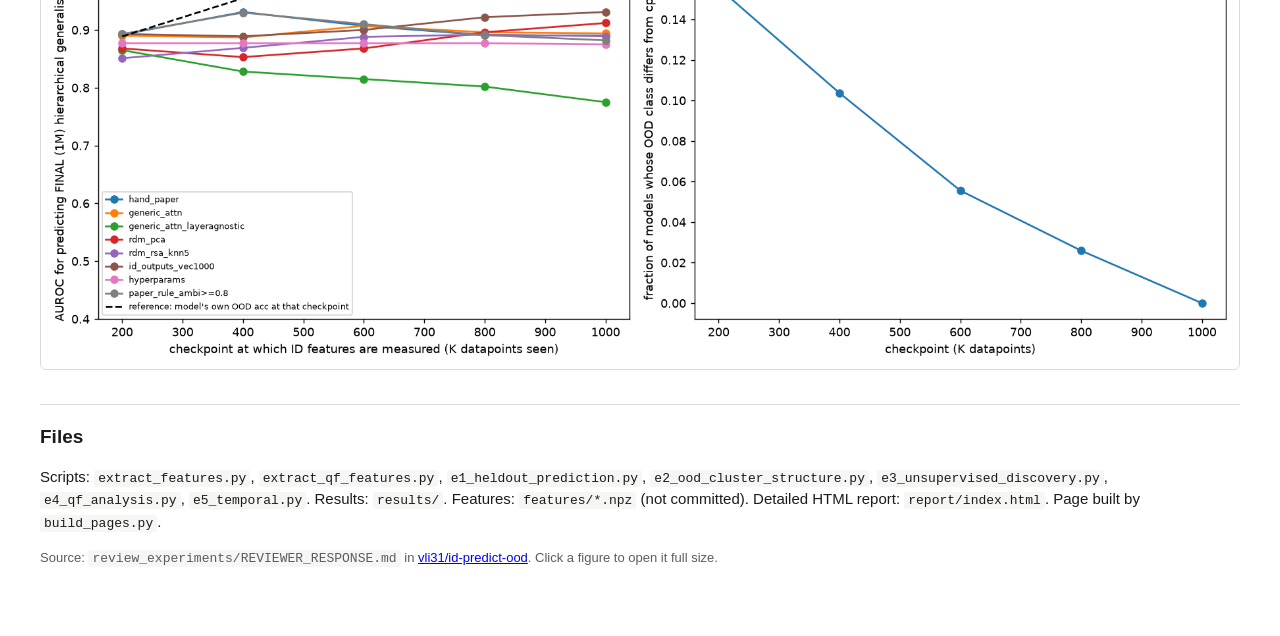
==== commit 15141fdf: "Update id-predict-ood reviewer-response page" ====
--- a/id-predict-ood-reviews/index.html
+++ b/id-predict-ood-reviews/index.html
@@ -8,19 +8,20 @@
 thead th{background:var(--panel);position:sticky;top:0;z-index:1}
 th:nth-child(1),td:nth-child(1){width:7%}th:nth-child(2),td:nth-child(2){width:30%}th:nth-child(3),td:nth-child(3){width:37%}th:nth-child(4),td:nth-child(4){width:26%}
 td:nth-child(2){color:var(--dim)}td:nth-child(2) strong{color:var(--ink)}tbody tr:hover td{filter:brightness(0.98)}
-td.pri{font-weight:600;white-space:nowrap}tr.must td.pri{background:#f8d7d7;color:#7a1f1f}tr.should td.pri{background:#fff1c2;color:#6b5300}tr.optional td.pri{background:#d9f0dc;color:#1f5e2a}
-tr.must td{background:#fff6f6}tr.should td{background:#fffcf2}tr.optional td{background:#f6fbf6}
-td:nth-child(4){border-left:3px solid #bbb}tr.must td:nth-child(4){border-left-color:#c0392b}tr.should td:nth-child(4){border-left-color:#d4a400}tr.optional td:nth-child(4){border-left-color:#3a9a4a}
+td.pri{font-weight:600;white-space:nowrap}tr.must td.pri{background:#cfeed4;color:#1f5e2a}tr.should td.pri{background:#fff1c2;color:#6b5300}tr.optional td.pri{background:#f8d7d7;color:#7a1f1f}
+tr.must td{background:#f4fbf5}tr.should td{background:#fffcf2}tr.optional td{background:#fff6f6}
+td:nth-child(4){border-left:3px solid #bbb}tr.must td:nth-child(4){border-left-color:#3a9a4a}tr.should td:nth-child(4){border-left-color:#d4a400}tr.optional td:nth-child(4){border-left-color:#c0392b}
 img{max-width:100%;border:1px solid var(--line);border-radius:6px;margin:6px 0 4px;display:block}.meta{color:var(--dim);font-size:13px}
 @media (max-width:900px){body{padding:16px}table{font-size:12.5px}}</style></head>
 <body><h1>Reviewer comments → experiments → manuscript edits</h1>
-<p>Paper: "Can interpretation predict behavior on unseen data?" (Submission 190, accepted). This page lists each reviewer comment, the experiment we ran in response, and the edit to make in the final version. Rows are sorted by priority.</p>
+<p>Paper: "Can interpretation predict behavior on unseen data?" (Submission 190, accepted to the workshop). This page lists each reviewer comment, the experiment we ran in response, and the edit to make in the final version. Rows are sorted by priority.</p>
 <p><strong>Priority</strong></p>
 <ul>
-<li>🔴 <strong>Must change</strong>: a factual error, or a claim in the paper that the new results show is wrong or unsupported.</li>
+<li>🟢 <strong>Must change</strong>: a factual error, or a claim in the paper that the new results show is wrong or unsupported.</li>
 <li>🟡 <strong>Should change</strong>: a clarification or limitation that reviewers asked for; cheap to add.</li>
-<li>🟢 <strong>Optional</strong>: wording, or an addition nobody asked for.</li>
+<li>🔴 <strong>Optional</strong>: wording, or an addition nobody asked for.</li>
 </ul>
+<p><strong>Page budget.</strong> The camera-ready has no extra page. Each edit below ends with a <strong>Space</strong> line saying what goes in the main text and what goes in the appendix. Main-text additions total about 8 lines; the two cuts (repetition in 4.3/5, novelty framing) free about 5 lines; the Limitations section does not count toward the page limit at *ACL venues (check the workshop's call), so the two limitation edits are free. Everything with a table or figure goes to the appendix.</p>
 <p><strong>Background, for a reader new to the paper</strong></p>
 <ul>
 <li><em>The task.</em> Models read a string of brackets like <code>(()())</code> and say whether it is well formed. Two rules fit the training data: the <em>counting rule</em> (same number of <code>(</code> and <code>)</code>) and the <em>nesting rule</em> (every <code>)</code> closes an earlier <code>(</code>). Only the nesting rule is right on strings such as <code>)(</code>.</li>
@@ -47,88 +48,88 @@
 </thead>
 <tbody>
 <tr class="must">
-<td class="pri">🔴 Must</td>
+<td class="pri">🟢 Must</td>
 <td><strong>DaQT.</strong> "The question-formation population is reported as 73 models in the main text and 79 models in Appendix M; please reconcile this inconsistency."</td>
 <td>Counted. The released files have 79 models with 79 distinct random seeds, all at ID accuracy 1.0, so no filter removes any. The public model folder has 119 run directories; 40 are repeats of the same seed that the analysis code drops, leaving 79.</td>
-<td>Change 73 to 79 in the main text. Appendix M is correct.</td>
+<td>Change 73 to 79 in the main text. Appendix M is correct. <strong>Space:</strong> 0.</td>
 </tr>
 <tr class="must">
-<td class="pri">🔴 Must</td>
+<td class="pri">🟢 Must</td>
 <td><strong>DaQT.</strong> "line 1517 'is not a generic but be present a proof of existence'"</td>
 <td>—</td>
-<td>"is not a general result but a proof of existence."</td>
+<td>"is not a general result but a proof of existence." <strong>Space:</strong> 0.</td>
 </tr>
 <tr class="must">
-<td class="pri">🔴 Must</td>
+<td class="pri">🟢 Must</td>
 <td><strong>RAoL W2.</strong> "t-SNE is designed to preserve local neighborhoods while distorting global geometry, so apparent clusters can arise from the visualization procedure and its hyperparameters rather than from genuinely discrete structure in the models' OOD behavior, I guess it would be good to add analysis to quantify clustering directly in the original OOD-output space and test whether models genuinely form distinct behavioral modes rather than a continuous distribution that t-SNE makes look categorical."</td>
 <td>Computed cluster statistics directly on each model's 1000 OOD answers, with no t-SNE (Fig. E2a, E2b). There is real cluster structure: silhouette 0.57, vs at most 0.39 for data with the same spread but no clusters; clusters are stable under resampling (ARI 0.98); OOD accuracy has more than one peak (dip test p&lt;0.001). But only two clusters are tight: 94 models that follow the counting rule (OOD accuracy ≤ 0.20) and 14 models that answer from the first bracket only. The other 162 models spread continuously from 0.2 to 1.0 OOD accuracy; 57% of all models are between 0.1 and 0.9. The main axis of variation (72% of variance) is OOD accuracy itself.</td>
-<td>The paper currently says models fall into discrete clusters. Change to: "two tight clusters (counting rule, first-bracket rule) and a continuum of partly hierarchical models". Show the PCA plot next to the t-SNE. Put the statistics in an appendix.</td>
+<td>The paper currently says models fall into discrete clusters. Change to: "two tight clusters (counting rule, first-bracket rule) and a continuum of partly hierarchical models (Appendix X)". <strong>Space:</strong> main 0 (one sentence replaces one sentence). Appendix: PCA plot, silhouette/dip statistics, about half a page.</td>
 </tr>
 <tr class="must">
-<td class="pri">🔴 Must</td>
+<td class="pri">🟢 Must</td>
 <td><strong>tsfC W2.</strong> "it seemed that it was based on analysing the different attention patterns from the two groups of trained models. ... If this is the case, it seems quite circular. i.e. the two groups are established based on their OOD performance, then differences in the attention patterns are associated with the different generalisations. ... Perhaps one change to the methodology could be to train another model to predict the generalisation based on ~150 of the transformer models and show that this generalises to the ~100 held-out models."</td>
 <td>Did exactly this: fit on 150 models, test on the other 120, 50 random splits (Fig. E1). Head-score classifier: accuracy 0.82, AUROC 0.88. Paper's predictor: 0.79, 0.88. Chance: 0.52. Two baselines matter. Hyperparameters alone predict OOD class with AUROC 0.88–0.90, and a model's 1000 ID answers alone reach 0.93. To separate internals from training settings, we held out all models with a given (depth, weight decay) setting: hyperparameters fall to chance (0.44–0.49) while ID-based predictors still work (ID answers 0.82, geometry 0.80, paper's predictor 0.74, head-score classifier 0.73).</td>
-<td>Add a "Held-out prediction" section with the 150/120 table, both baselines, and the held-out-setting result. This answers the circularity concern directly.</td>
+<td>One paragraph "Held-out prediction" at the end of Section 4 (shared with the RAoL W1 edit below): "A predictor fit on 150 models and tested on 120 unseen models identifies hierarchical generalisation with AUROC 0.88 (chance 0.50). Hyperparameters alone reach 0.88–0.90; when all models with a given (depth, weight decay) setting are held out, hyperparameters fall to chance while ID internals retain AUROC 0.73–0.80 (Appendix Y)." <strong>Space:</strong> main +3 lines. Appendix: table and Fig. E1, about one page.</td>
 </tr>
 <tr class="must">
-<td class="pri">🔴 Must</td>
+<td class="pri">🟢 Must</td>
 <td><strong>RAoL W1.</strong> "The paper defines/presents hierarchical heads using whether attention tracks violations of the very NESTED constraint that defines the OOD distinction, which makes the predictor highly task-specific and somewhat close to constructing a detector for the target property. A stronger demonstration would be needed to show that internal analysis can predict an OOD behavior whose relevant computational property was not explicitly used to define the interpretability criterion."</td>
 <td>Held-out prediction using only generic features or geometry, neither of which knows about brackets or nesting (Fig. E1, E4). Bracket task AUROC: generic features 0.89–0.94, geometry 0.89–0.91, paper's predictor 0.88, head-score classifier 0.89–0.90. The generic features also predict the paper's head scores (R² 0.84–0.86), so the same information is present without being built in. QF, 79 models: generic features 0.84, paper's main-clause-auxiliary feature 0.75.</td>
-<td>Add a subsection "Predictors that do not use the nesting property" with this table. The two reviewers who raised this (RAoL W1, DaQT W2) get the same answer.</td>
+<td>Two sentences added to the same "Held-out prediction" paragraph: "Attention statistics that do not reference nesting (entropy, positional profile) predict held-out OOD behaviour as well as the hierarchical-head score (AUROC 0.89–0.94 vs 0.88), in both tasks. The hierarchical head is therefore one readable instance of a broader signal in ID internals." <strong>Space:</strong> main +2 lines. Appendix: feature definitions and the QF table (Fig. E4), about half a page. Answers RAoL W1 and DaQT W2 together.</td>
 </tr>
 <tr class="should">
 <td class="pri">🟡 Should</td>
 <td><strong>DaQT W1.</strong> "Novelty is overstated. The paper frames predictive interpretability as a new paradigm, but the distinction between diagnostic/predictive usefulness and causal responsibility is already well established." Also DaQT: "Statements overclaiming the novelty of the perspective need to be toned down." And RAoL: "Instead of framing the work broadly as a 'new mission for interpretability,' ... 'we introduce OOD behavioral prediction from ID internal states as an additional evaluation objective for interpretability'."</td>
 <td>—</td>
-<td>Delete "new paradigm" and "new mission" everywhere. Use RAoL's sentence in the introduction. Describe the contribution as an empirical demonstration in populations of models that behave identically ID, including a case where prediction and ablation disagree.</td>
+<td>Delete "new paradigm" and "new mission" everywhere. Use RAoL's sentence in the introduction. Describe the contribution as an empirical demonstration in populations of models that behave identically ID, including a case where prediction and ablation disagree. <strong>Space:</strong> main −2 lines (framing sentences are longer than their replacements).</td>
+</tr>
+<tr class="should">
+<td class="pri">🟡 Should</td>
+<td><strong>RAoL.</strong> "The distinction between predictive and causal evidence is made several times in Sections 4.3 and 5, and could be reduced to make it concise and easily readable."</td>
+<td>—</td>
+<td>State it once at the start of 4.3. Refer back to it in one sentence in Section 5. <strong>Space:</strong> main −3 lines. This cut pays for the held-out paragraph.</td>
 </tr>
 <tr class="should">
 <td class="pri">🟡 Should</td>
 <td><strong>tsfC W1.</strong> "One thing it would be nice to have seen is more connection to explanations in literature that evaluate interpretability methods by how well they predict OOD. ... LIME and SHAP ... simulatability ... (see Hase and Bansal, 2020) ... Hase et al. 2020, Mayne et al. 2026. ... it would be useful to tie it to the theoretical idea of prediction as an evaluation method, which is a long-established idea."</td>
 <td>—</td>
-<td>Add to related work: judging an explanation by how well it predicts model behaviour is called simulatability (Hase &amp; Bansal 2020; Hase et al. 2020; Mayne et al. 2026) and is the basis of LIME and SHAP. This paper differs in two ways: the predictor reads internal states, not input–output pairs or written explanations, and the test inputs are out of distribution, where models with identical ID behaviour diverge.</td>
+<td>One sentence in related work: "Judging an explanation by how well it predicts model behaviour is the simulatability criterion (Hase &amp; Bansal 2020; Hase et al. 2020; Mayne et al. 2026) and underlies LIME and SHAP; we apply it to internal states and to out-of-distribution inputs, where models with identical ID behaviour diverge." <strong>Space:</strong> main +2 lines.</td>
 </tr>
 <tr class="should">
 <td class="pri">🟡 Should</td>
 <td><strong>tsfC.</strong> "More explanation about how you do the classification after clustering given there are 270 models."</td>
 <td>—</td>
-<td>In Methods: each model's head type is decided from ID attention alone (a head qualifies if its score ≥ 0.8; a model has the type if any head in any layer qualifies). Give the number of models of each type [from Fig. 5]. State that t-SNE is only a picture and is not used to classify models.</td>
+<td>In Methods, or as a footnote: each model's head type is decided from ID attention alone (a head qualifies if its score ≥ 0.8; a model has the type if any head in any layer qualifies); give the number of models of each type [from Fig. 5]; t-SNE is only a picture and is not used to classify models. <strong>Space:</strong> main +1 line if a footnote; otherwise +2.</td>
 </tr>
 <tr class="should">
 <td class="pri">🟡 Should</td>
 <td><strong>DaQT W2.</strong> "The proposed framework is not sufficiently general. The experiments assume known candidate behaviors and hand-motivated internal features that correspond to those behaviors. It is unclear how the approach would work when the relevant strategies or OOD failure modes are not known in advance." / "Please explain how the framework would extend to settings where the relevant OOD behaviors or candidate algorithms are not known in advance."</td>
 <td>Grouped models by ID features alone, with no OOD labels, and checked whether the groups match OOD behaviour (Fig. E3). They do not: the groups match architecture (ARI 1.0 with number of layers), not behaviour (ARI 0.24–0.28). The behavioural signal is there but weak: a model's nearest neighbours in geometry differ from it in OOD accuracy by 0.18, vs 0.42 for random pairs. With OOD labels for some models, generic-feature predictors carry over to new models (0.89–0.94), to unseen hyperparameter settings (0.73–0.80) and to earlier training checkpoints (Fig. E5).</td>
-<td>Add a limitation: finding the behavioural modes from ID internals with no labelled models and no candidate behaviours did not work here. The method needs one or the other. Given either, the features need not be task-specific (see the new subsection above).</td>
+<td>In Limitations: "Finding the behavioural modes from ID internals with no labelled models and no candidate behaviours did not work in our population (Appendix Z); the method needs one or the other. Given either, the features need not be task-specific (Section 4)." <strong>Space:</strong> main 0 (Limitations section). Appendix: Fig. E3 and two sentences.</td>
 </tr>
 <tr class="should">
 <td class="pri">🟡 Should</td>
 <td><strong>DaQT W3.</strong> "The population-level methodology limits applicability. The predictive analysis relies on many independently trained models, whereas realistic interpretability settings may involve only one or a few expensive models."</td>
 <td>Two checks (Fig. E1, E5). A predictor fit on one population applies to new models without refitting: AUROC about 0.9 on held-out seeds, 0.73–0.80 on held-out hyperparameter settings. ID features measured after 200K training examples predict the model's behaviour after 1M with AUROC 0.89, the same as the model's own OOD accuracy at 200K; 16% of models change class after 200K, 6% after 600K.</td>
-<td>State the limitation, then: "The population is needed to fit the predictor, not to apply it. Once fit, it applies to new models and earlier checkpoints." Do not claim it works for a single model.</td>
+<td>In Limitations: "The population is needed to fit the predictor, not to apply it; once fit, it applies to new models and to earlier checkpoints of the same models (Appendix Z). We do not claim it works for a single model." <strong>Space:</strong> main 0 (Limitations section). Appendix: Fig. E5 and two sentences.</td>
 </tr>
 <tr class="should">
 <td class="pri">🟡 Should</td>
 <td><strong>DaQT W4.</strong> "The ablation results may be overinterpreted. A mismatch between correlation and ablation does not necessarily imply that causal interpretation is misleading; it may also reflect limitations of the intervention itself, including redundancy, compensation, or off-distribution internal states."</td>
 <td>— (The QF ablations already in the paper change OOD accuracy by between −0.007 and +0.002 on average.)</td>
-<td>Add to 4.3: a mismatch between predictive value and ablation effect can come from redundancy, compensation or off-distribution states. We do not claim which. Predictive value can be measured without settling this.</td>
+<td>In 4.3 or Limitations: "A mismatch between predictive value and ablation effect can come from redundancy, compensation or off-distribution states; we do not claim which. Predictive value can be measured without settling this." <strong>Space:</strong> main +1 line in 4.3, or 0 in Limitations.</td>
 </tr>
 <tr class="optional">
-<td class="pri">🟢 Optional</td>
+<td class="pri">🔴 Optional</td>
 <td><strong>DaQT W5.</strong> "The experiments are highly controlled. The synthetic tasks are useful as a proof of concept, but the paper sometimes draws broader conclusions than these settings seem to justify."</td>
 <td>—</td>
-<td>Limit general claims to "populations of small Transformers on tasks where several rules fit the training data". Move expectations about larger models to Future Work.</td>
+<td>Limit general claims to "populations of small Transformers on tasks where several rules fit the training data". Move expectations about larger models to Future Work. <strong>Space:</strong> 0 (word changes).</td>
 </tr>
 <tr class="optional">
-<td class="pri">🟢 Optional</td>
-<td><strong>RAoL.</strong> "The distinction between predictive and causal evidence is made several times in Sections 4.3 and 5, and could be reduced to make it concise and easily readable."</td>
-<td>—</td>
-<td>State it once at the start of 4.3. Refer back to it in one sentence in Section 5.</td>
-</tr>
-<tr class="optional">
-<td class="pri">🟢 Optional</td>
+<td class="pri">🔴 Optional</td>
 <td><em>(Not raised by reviewers.)</em></td>
 <td>Predicted a held-out model's 1000 individual OOD answers, not just its class, by averaging its nearest neighbours in generic-feature space: 0.86 of answers correct. Using the most common answer for each string across all models: 0.64. Knowing the model's true class: 0.88.</td>
-<td>One sentence in Section 4 saying prediction extends to individual OOD inputs. Numbers in the appendix.</td>
+<td>Skip in the main text. If space allows, one sentence in the appendix table caption. <strong>Space:</strong> 0.</td>
 </tr>
 </tbody>
 </table>
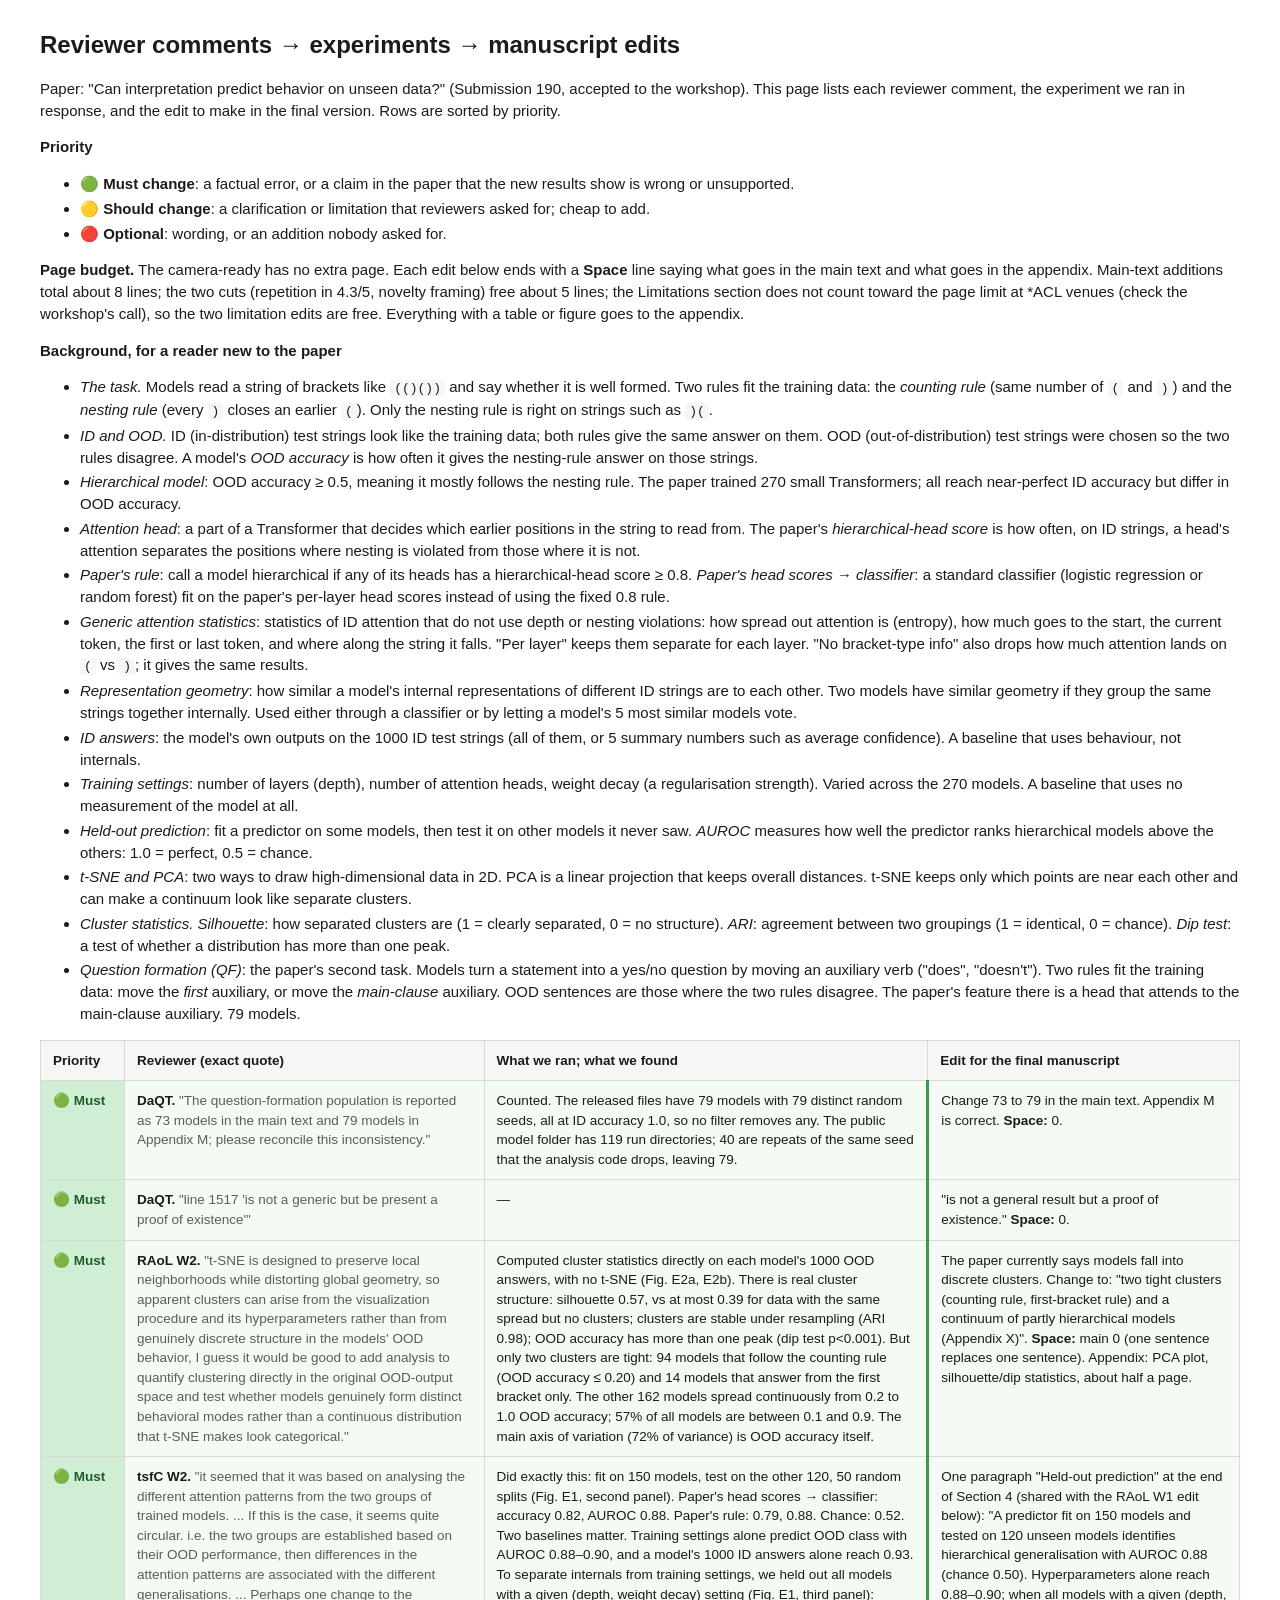
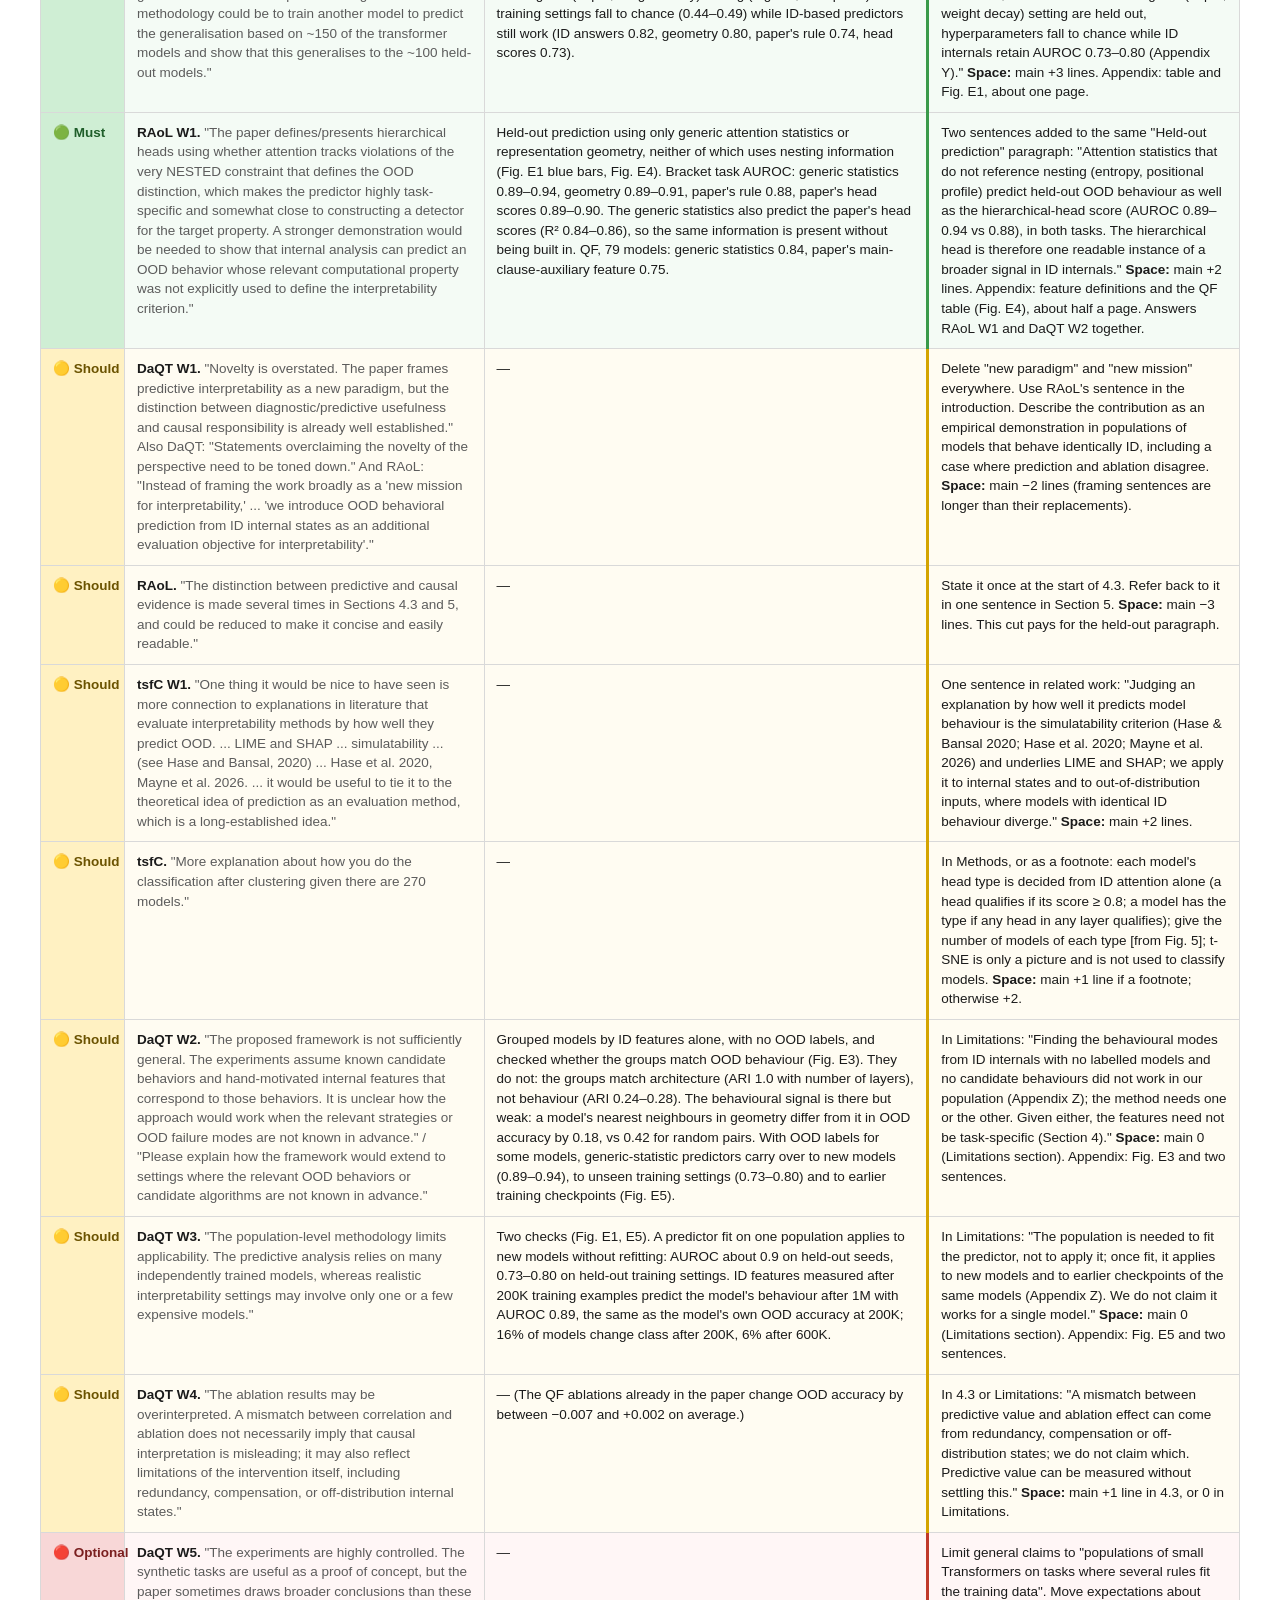
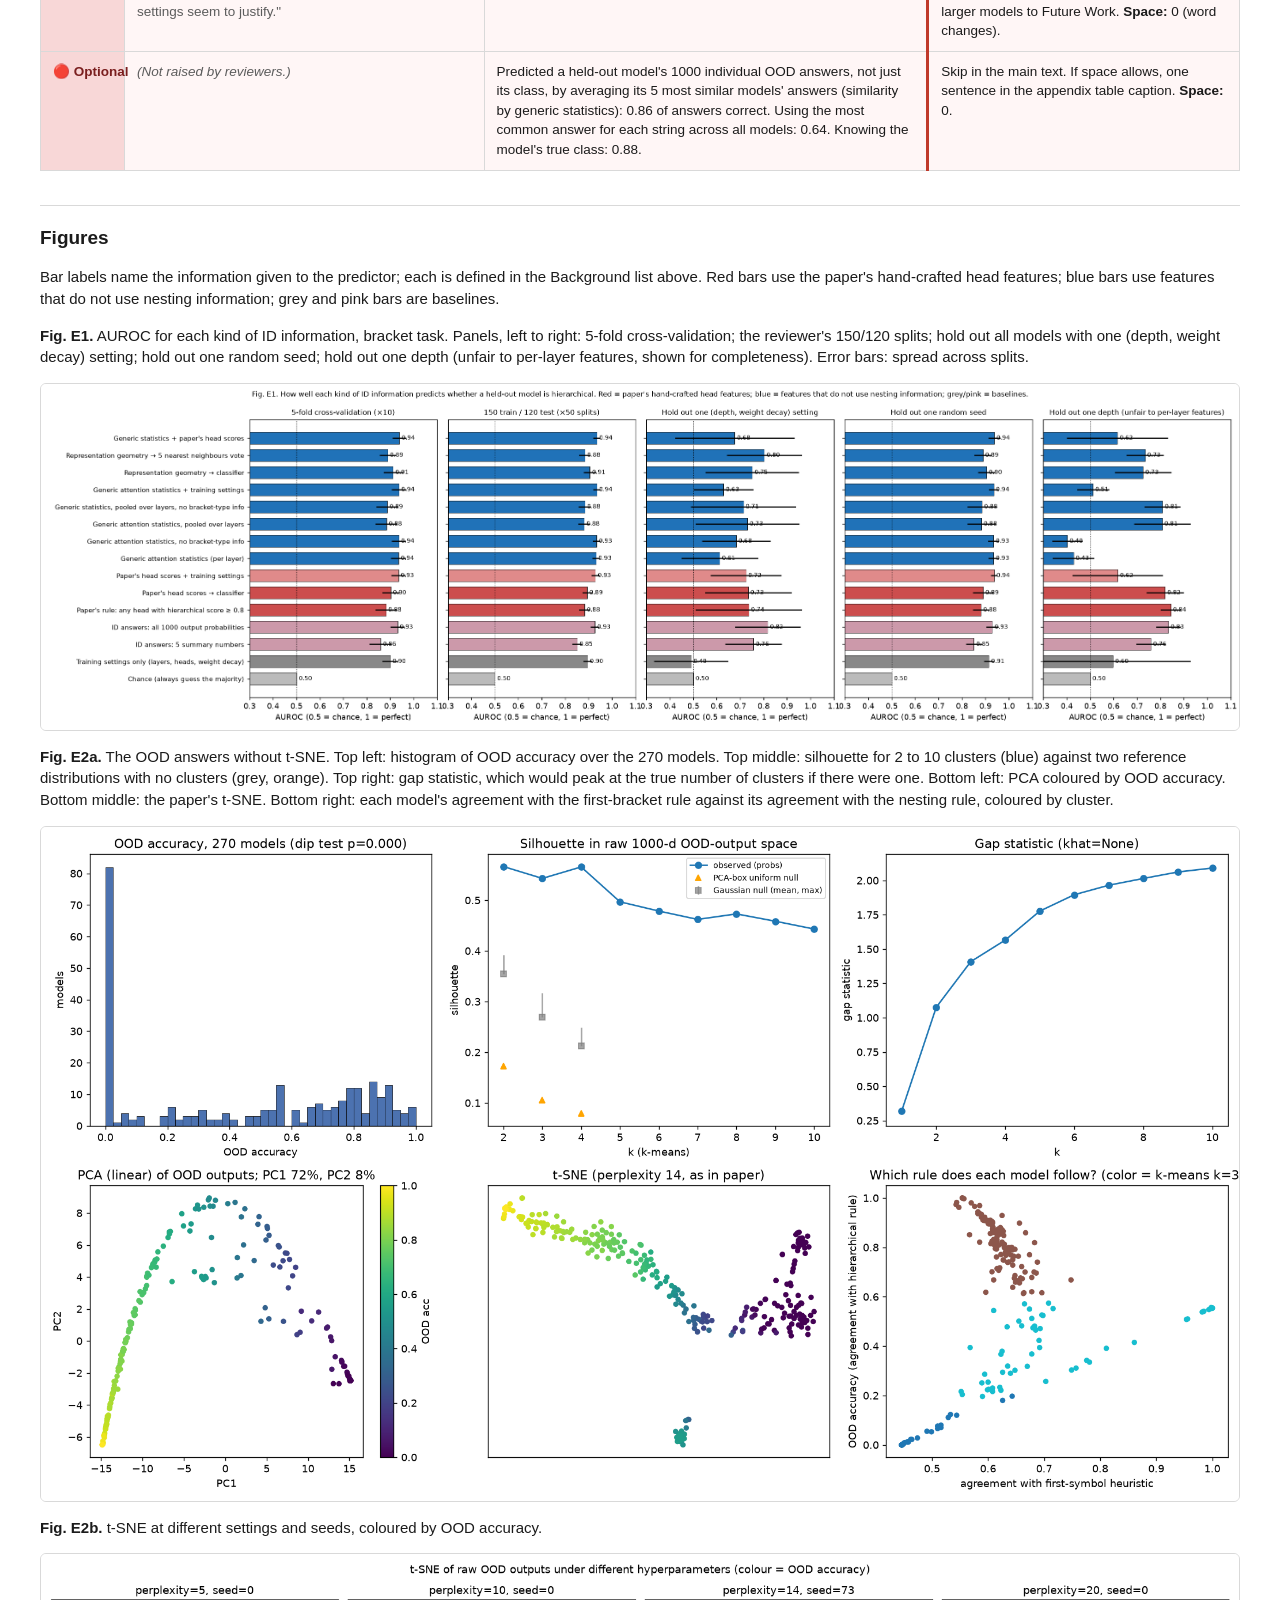
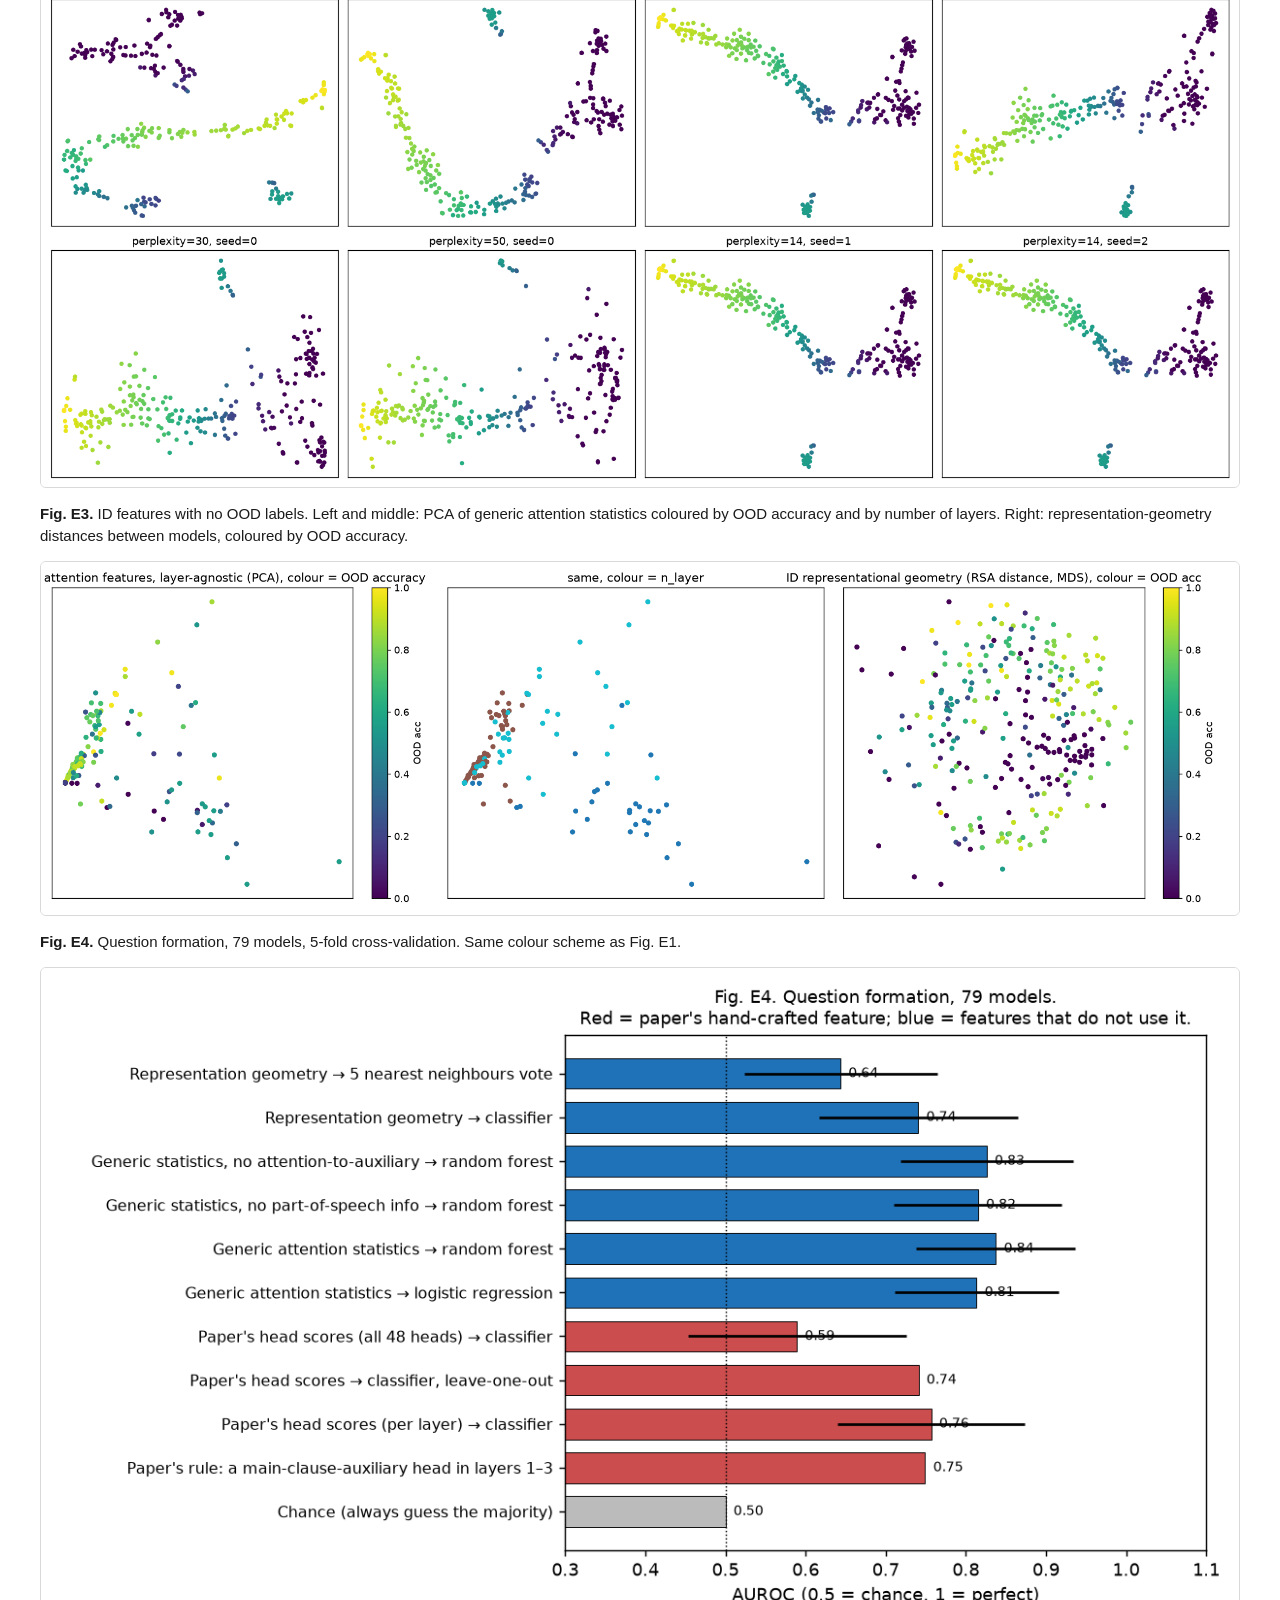
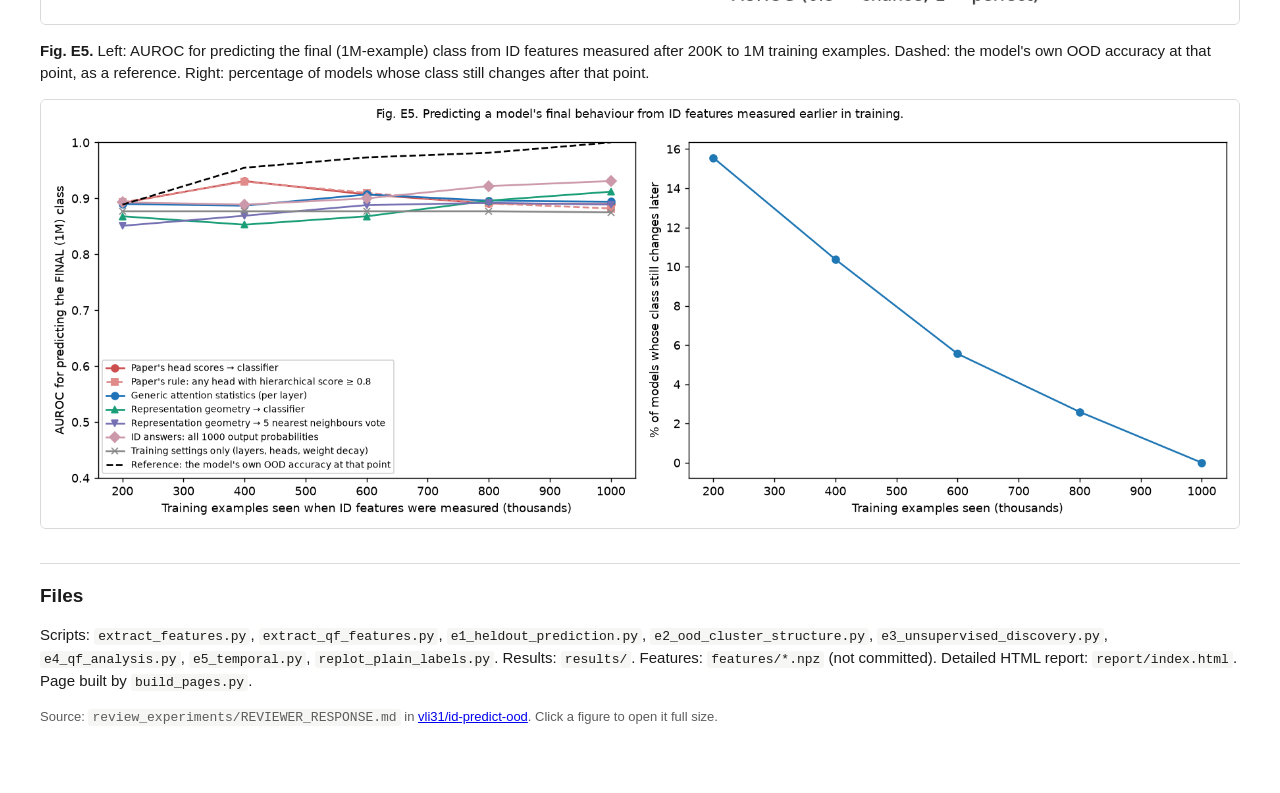
==== commit ef48aaeb: "Update id-predict-ood reviewer-response page" ====
--- a/id-predict-ood-reviews/index.html
+++ b/id-predict-ood-reviews/index.html
@@ -28,10 +28,11 @@
 <li><em>ID and OOD.</em> ID (in-distribution) test strings look like the training data; both rules give the same answer on them. OOD (out-of-distribution) test strings were chosen so the two rules disagree. A model's <em>OOD accuracy</em> is how often it gives the nesting-rule answer on those strings.</li>
 <li><em>Hierarchical model</em>: OOD accuracy ≥ 0.5, meaning it mostly follows the nesting rule. The paper trained 270 small Transformers; all reach near-perfect ID accuracy but differ in OOD accuracy.</li>
 <li><em>Attention head</em>: a part of a Transformer that decides which earlier positions in the string to read from. The paper's <em>hierarchical-head score</em> is how often, on ID strings, a head's attention separates the positions where nesting is violated from those where it is not.</li>
-<li><em>Paper's predictor</em>: call a model hierarchical if any of its heads has a hierarchical-head score ≥ 0.8. <em>Head-score classifier</em>: a standard classifier (logistic regression or random forest) fit on the paper's per-layer head scores instead of using the fixed 0.8 rule.</li>
-<li><em>Generic features</em>: statistics of ID attention that use no information about brackets, depth or violations: how spread out attention is (entropy), how much goes to the start, the current token, the first or last token, and where along the string it falls.</li>
-<li><em>Geometry</em>: how similar a model's internal representations of different ID strings are to each other. Two models have similar geometry if they group the same strings together internally.</li>
-<li><em>Hyperparameters</em>: training settings: number of layers, number of attention heads, weight decay (a regularisation strength). They were varied across the 270 models.</li>
+<li><em>Paper's rule</em>: call a model hierarchical if any of its heads has a hierarchical-head score ≥ 0.8. <em>Paper's head scores → classifier</em>: a standard classifier (logistic regression or random forest) fit on the paper's per-layer head scores instead of using the fixed 0.8 rule.</li>
+<li><em>Generic attention statistics</em>: statistics of ID attention that do not use depth or nesting violations: how spread out attention is (entropy), how much goes to the start, the current token, the first or last token, and where along the string it falls. "Per layer" keeps them separate for each layer. "No bracket-type info" also drops how much attention lands on <code>(</code> vs <code>)</code>; it gives the same results.</li>
+<li><em>Representation geometry</em>: how similar a model's internal representations of different ID strings are to each other. Two models have similar geometry if they group the same strings together internally. Used either through a classifier or by letting a model's 5 most similar models vote.</li>
+<li><em>ID answers</em>: the model's own outputs on the 1000 ID test strings (all of them, or 5 summary numbers such as average confidence). A baseline that uses behaviour, not internals.</li>
+<li><em>Training settings</em>: number of layers (depth), number of attention heads, weight decay (a regularisation strength). Varied across the 270 models. A baseline that uses no measurement of the model at all.</li>
 <li><em>Held-out prediction</em>: fit a predictor on some models, then test it on other models it never saw. <em>AUROC</em> measures how well the predictor ranks hierarchical models above the others: 1.0 = perfect, 0.5 = chance.</li>
 <li><em>t-SNE and PCA</em>: two ways to draw high-dimensional data in 2D. PCA is a linear projection that keeps overall distances. t-SNE keeps only which points are near each other and can make a continuum look like separate clusters.</li>
 <li><em>Cluster statistics.</em> <em>Silhouette</em>: how separated clusters are (1 = clearly separated, 0 = no structure). <em>ARI</em>: agreement between two groupings (1 = identical, 0 = chance). <em>Dip test</em>: a test of whether a distribution has more than one peak.</li>
@@ -68,13 +69,13 @@
 <tr class="must">
 <td class="pri">🟢 Must</td>
 <td><strong>tsfC W2.</strong> "it seemed that it was based on analysing the different attention patterns from the two groups of trained models. ... If this is the case, it seems quite circular. i.e. the two groups are established based on their OOD performance, then differences in the attention patterns are associated with the different generalisations. ... Perhaps one change to the methodology could be to train another model to predict the generalisation based on ~150 of the transformer models and show that this generalises to the ~100 held-out models."</td>
-<td>Did exactly this: fit on 150 models, test on the other 120, 50 random splits (Fig. E1). Head-score classifier: accuracy 0.82, AUROC 0.88. Paper's predictor: 0.79, 0.88. Chance: 0.52. Two baselines matter. Hyperparameters alone predict OOD class with AUROC 0.88–0.90, and a model's 1000 ID answers alone reach 0.93. To separate internals from training settings, we held out all models with a given (depth, weight decay) setting: hyperparameters fall to chance (0.44–0.49) while ID-based predictors still work (ID answers 0.82, geometry 0.80, paper's predictor 0.74, head-score classifier 0.73).</td>
+<td>Did exactly this: fit on 150 models, test on the other 120, 50 random splits (Fig. E1, second panel). Paper's head scores → classifier: accuracy 0.82, AUROC 0.88. Paper's rule: 0.79, 0.88. Chance: 0.52. Two baselines matter. Training settings alone predict OOD class with AUROC 0.88–0.90, and a model's 1000 ID answers alone reach 0.93. To separate internals from training settings, we held out all models with a given (depth, weight decay) setting (Fig. E1, third panel): training settings fall to chance (0.44–0.49) while ID-based predictors still work (ID answers 0.82, geometry 0.80, paper's rule 0.74, head scores 0.73).</td>
 <td>One paragraph "Held-out prediction" at the end of Section 4 (shared with the RAoL W1 edit below): "A predictor fit on 150 models and tested on 120 unseen models identifies hierarchical generalisation with AUROC 0.88 (chance 0.50). Hyperparameters alone reach 0.88–0.90; when all models with a given (depth, weight decay) setting are held out, hyperparameters fall to chance while ID internals retain AUROC 0.73–0.80 (Appendix Y)." <strong>Space:</strong> main +3 lines. Appendix: table and Fig. E1, about one page.</td>
 </tr>
 <tr class="must">
 <td class="pri">🟢 Must</td>
 <td><strong>RAoL W1.</strong> "The paper defines/presents hierarchical heads using whether attention tracks violations of the very NESTED constraint that defines the OOD distinction, which makes the predictor highly task-specific and somewhat close to constructing a detector for the target property. A stronger demonstration would be needed to show that internal analysis can predict an OOD behavior whose relevant computational property was not explicitly used to define the interpretability criterion."</td>
-<td>Held-out prediction using only generic features or geometry, neither of which knows about brackets or nesting (Fig. E1, E4). Bracket task AUROC: generic features 0.89–0.94, geometry 0.89–0.91, paper's predictor 0.88, head-score classifier 0.89–0.90. The generic features also predict the paper's head scores (R² 0.84–0.86), so the same information is present without being built in. QF, 79 models: generic features 0.84, paper's main-clause-auxiliary feature 0.75.</td>
+<td>Held-out prediction using only generic attention statistics or representation geometry, neither of which uses nesting information (Fig. E1 blue bars, Fig. E4). Bracket task AUROC: generic statistics 0.89–0.94, geometry 0.89–0.91, paper's rule 0.88, paper's head scores 0.89–0.90. The generic statistics also predict the paper's head scores (R² 0.84–0.86), so the same information is present without being built in. QF, 79 models: generic statistics 0.84, paper's main-clause-auxiliary feature 0.75.</td>
 <td>Two sentences added to the same "Held-out prediction" paragraph: "Attention statistics that do not reference nesting (entropy, positional profile) predict held-out OOD behaviour as well as the hierarchical-head score (AUROC 0.89–0.94 vs 0.88), in both tasks. The hierarchical head is therefore one readable instance of a broader signal in ID internals." <strong>Space:</strong> main +2 lines. Appendix: feature definitions and the QF table (Fig. E4), about half a page. Answers RAoL W1 and DaQT W2 together.</td>
 </tr>
 <tr class="should">
@@ -104,13 +105,13 @@
 <tr class="should">
 <td class="pri">🟡 Should</td>
 <td><strong>DaQT W2.</strong> "The proposed framework is not sufficiently general. The experiments assume known candidate behaviors and hand-motivated internal features that correspond to those behaviors. It is unclear how the approach would work when the relevant strategies or OOD failure modes are not known in advance." / "Please explain how the framework would extend to settings where the relevant OOD behaviors or candidate algorithms are not known in advance."</td>
-<td>Grouped models by ID features alone, with no OOD labels, and checked whether the groups match OOD behaviour (Fig. E3). They do not: the groups match architecture (ARI 1.0 with number of layers), not behaviour (ARI 0.24–0.28). The behavioural signal is there but weak: a model's nearest neighbours in geometry differ from it in OOD accuracy by 0.18, vs 0.42 for random pairs. With OOD labels for some models, generic-feature predictors carry over to new models (0.89–0.94), to unseen hyperparameter settings (0.73–0.80) and to earlier training checkpoints (Fig. E5).</td>
+<td>Grouped models by ID features alone, with no OOD labels, and checked whether the groups match OOD behaviour (Fig. E3). They do not: the groups match architecture (ARI 1.0 with number of layers), not behaviour (ARI 0.24–0.28). The behavioural signal is there but weak: a model's nearest neighbours in geometry differ from it in OOD accuracy by 0.18, vs 0.42 for random pairs. With OOD labels for some models, generic-statistic predictors carry over to new models (0.89–0.94), to unseen training settings (0.73–0.80) and to earlier training checkpoints (Fig. E5).</td>
 <td>In Limitations: "Finding the behavioural modes from ID internals with no labelled models and no candidate behaviours did not work in our population (Appendix Z); the method needs one or the other. Given either, the features need not be task-specific (Section 4)." <strong>Space:</strong> main 0 (Limitations section). Appendix: Fig. E3 and two sentences.</td>
 </tr>
 <tr class="should">
 <td class="pri">🟡 Should</td>
 <td><strong>DaQT W3.</strong> "The population-level methodology limits applicability. The predictive analysis relies on many independently trained models, whereas realistic interpretability settings may involve only one or a few expensive models."</td>
-<td>Two checks (Fig. E1, E5). A predictor fit on one population applies to new models without refitting: AUROC about 0.9 on held-out seeds, 0.73–0.80 on held-out hyperparameter settings. ID features measured after 200K training examples predict the model's behaviour after 1M with AUROC 0.89, the same as the model's own OOD accuracy at 200K; 16% of models change class after 200K, 6% after 600K.</td>
+<td>Two checks (Fig. E1, E5). A predictor fit on one population applies to new models without refitting: AUROC about 0.9 on held-out seeds, 0.73–0.80 on held-out training settings. ID features measured after 200K training examples predict the model's behaviour after 1M with AUROC 0.89, the same as the model's own OOD accuracy at 200K; 16% of models change class after 200K, 6% after 600K.</td>
 <td>In Limitations: "The population is needed to fit the predictor, not to apply it; once fit, it applies to new models and to earlier checkpoints of the same models (Appendix Z). We do not claim it works for a single model." <strong>Space:</strong> main 0 (Limitations section). Appendix: Fig. E5 and two sentences.</td>
 </tr>
 <tr class="should">
@@ -128,23 +129,24 @@
 <tr class="optional">
 <td class="pri">🔴 Optional</td>
 <td><em>(Not raised by reviewers.)</em></td>
-<td>Predicted a held-out model's 1000 individual OOD answers, not just its class, by averaging its nearest neighbours in generic-feature space: 0.86 of answers correct. Using the most common answer for each string across all models: 0.64. Knowing the model's true class: 0.88.</td>
+<td>Predicted a held-out model's 1000 individual OOD answers, not just its class, by averaging its 5 most similar models' answers (similarity by generic statistics): 0.86 of answers correct. Using the most common answer for each string across all models: 0.64. Knowing the model's true class: 0.88.</td>
 <td>Skip in the main text. If space allows, one sentence in the appendix table caption. <strong>Space:</strong> 0.</td>
 </tr>
 </tbody>
 </table>
 <h2>Figures</h2>
-<p><strong>Fig. E1.</strong> AUROC for each set of ID features. Red: the paper's predictor and head-score classifier. Blue: generic features and geometry. Grey and pink: baselines (hyperparameters, ID answers, chance). Panels, left to right: 5-fold cross-validation; 150/120 splits; hold out one (depth, weight decay) setting; hold out one random seed; hold out one depth (this last one is unfair to per-layer features and is for completeness).</p>
+<p>Bar labels name the information given to the predictor; each is defined in the Background list above. Red bars use the paper's hand-crafted head features; blue bars use features that do not use nesting information; grey and pink bars are baselines.</p>
+<p><strong>Fig. E1.</strong> AUROC for each kind of ID information, bracket task. Panels, left to right: 5-fold cross-validation; the reviewer's 150/120 splits; hold out all models with one (depth, weight decay) setting; hold out one random seed; hold out one depth (unfair to per-layer features, shown for completeness). Error bars: spread across splits.</p>
 <p><a href="figures/e1_feature_sets.png" target="_blank"><img alt="E1" src="figures/e1_feature_sets.png" loading="lazy"/></a></p>
-<p><strong>Fig. E2a.</strong> The OOD answers without t-SNE. Top: histogram of OOD accuracy; silhouette for 2 to 10 clusters with two cluster-free reference distributions; gap statistic. Bottom: PCA coloured by OOD accuracy; the paper's t-SNE; each model's agreement with the first-bracket rule against its agreement with the nesting rule, coloured by cluster.</p>
+<p><strong>Fig. E2a.</strong> The OOD answers without t-SNE. Top left: histogram of OOD accuracy over the 270 models. Top middle: silhouette for 2 to 10 clusters (blue) against two reference distributions with no clusters (grey, orange). Top right: gap statistic, which would peak at the true number of clusters if there were one. Bottom left: PCA coloured by OOD accuracy. Bottom middle: the paper's t-SNE. Bottom right: each model's agreement with the first-bracket rule against its agreement with the nesting rule, coloured by cluster.</p>
 <p><a href="figures/e2_ood_cluster_structure.png" target="_blank"><img alt="E2a" src="figures/e2_ood_cluster_structure.png" loading="lazy"/></a></p>
 <p><strong>Fig. E2b.</strong> t-SNE at different settings and seeds, coloured by OOD accuracy.</p>
 <p><a href="figures/e2_tsne_robustness.png" target="_blank"><img alt="E2b" src="figures/e2_tsne_robustness.png" loading="lazy"/></a></p>
-<p><strong>Fig. E3.</strong> ID features with no OOD labels. Left and middle: PCA of generic features coloured by OOD accuracy and by number of layers. Right: geometry distances between models, coloured by OOD accuracy.</p>
+<p><strong>Fig. E3.</strong> ID features with no OOD labels. Left and middle: PCA of generic attention statistics coloured by OOD accuracy and by number of layers. Right: representation-geometry distances between models, coloured by OOD accuracy.</p>
 <p><a href="figures/e3_unsupervised_discovery.png" target="_blank"><img alt="E3" src="figures/e3_unsupervised_discovery.png" loading="lazy"/></a></p>
-<p><strong>Fig. E4.</strong> Question formation, 79 models. Red: the paper's main-clause-auxiliary feature. Blue: generic features and geometry, computed on the 406 ID questions.</p>
+<p><strong>Fig. E4.</strong> Question formation, 79 models, 5-fold cross-validation. Same colour scheme as Fig. E1.</p>
 <p><a href="figures/e4_qf_feature_sets.png" target="_blank"><img alt="E4" src="figures/e4_qf_feature_sets.png" loading="lazy"/></a></p>
-<p><strong>Fig. E5.</strong> Left: AUROC for predicting the final (1M-example) class from ID features measured after 200K to 1M training examples. Dashed: the model's own OOD accuracy at that point. Right: fraction of models whose class still changes after that point.</p>
+<p><strong>Fig. E5.</strong> Left: AUROC for predicting the final (1M-example) class from ID features measured after 200K to 1M training examples. Dashed: the model's own OOD accuracy at that point, as a reference. Right: percentage of models whose class still changes after that point.</p>
 <p><a href="figures/e5_temporal.png" target="_blank"><img alt="E5" src="figures/e5_temporal.png" loading="lazy"/></a></p>
 <h2>Files</h2>
-<p>Scripts: <code>extract_features.py</code>, <code>extract_qf_features.py</code>, <code>e1_heldout_prediction.py</code>, <code>e2_ood_cluster_structure.py</code>, <code>e3_unsupervised_discovery.py</code>, <code>e4_qf_analysis.py</code>, <code>e5_temporal.py</code>. Results: <code>results/</code>. Features: <code>features/*.npz</code> (not committed). Detailed HTML report: <code>report/index.html</code>. Page built by <code>build_pages.py</code>.</p><p class="meta">Source: <code>review_experiments/REVIEWER_RESPONSE.md</code> in <a href="https://github.com/vli31/id-predict-ood">vli31/id-predict-ood</a>. Click a figure to open it full size.</p></body></html>+<p>Scripts: <code>extract_features.py</code>, <code>extract_qf_features.py</code>, <code>e1_heldout_prediction.py</code>, <code>e2_ood_cluster_structure.py</code>, <code>e3_unsupervised_discovery.py</code>, <code>e4_qf_analysis.py</code>, <code>e5_temporal.py</code>, <code>replot_plain_labels.py</code>. Results: <code>results/</code>. Features: <code>features/*.npz</code> (not committed). Detailed HTML report: <code>report/index.html</code>. Page built by <code>build_pages.py</code>.</p><p class="meta">Source: <code>review_experiments/REVIEWER_RESPONSE.md</code> in <a href="https://github.com/vli31/id-predict-ood">vli31/id-predict-ood</a>. Click a figure to open it full size.</p></body></html>
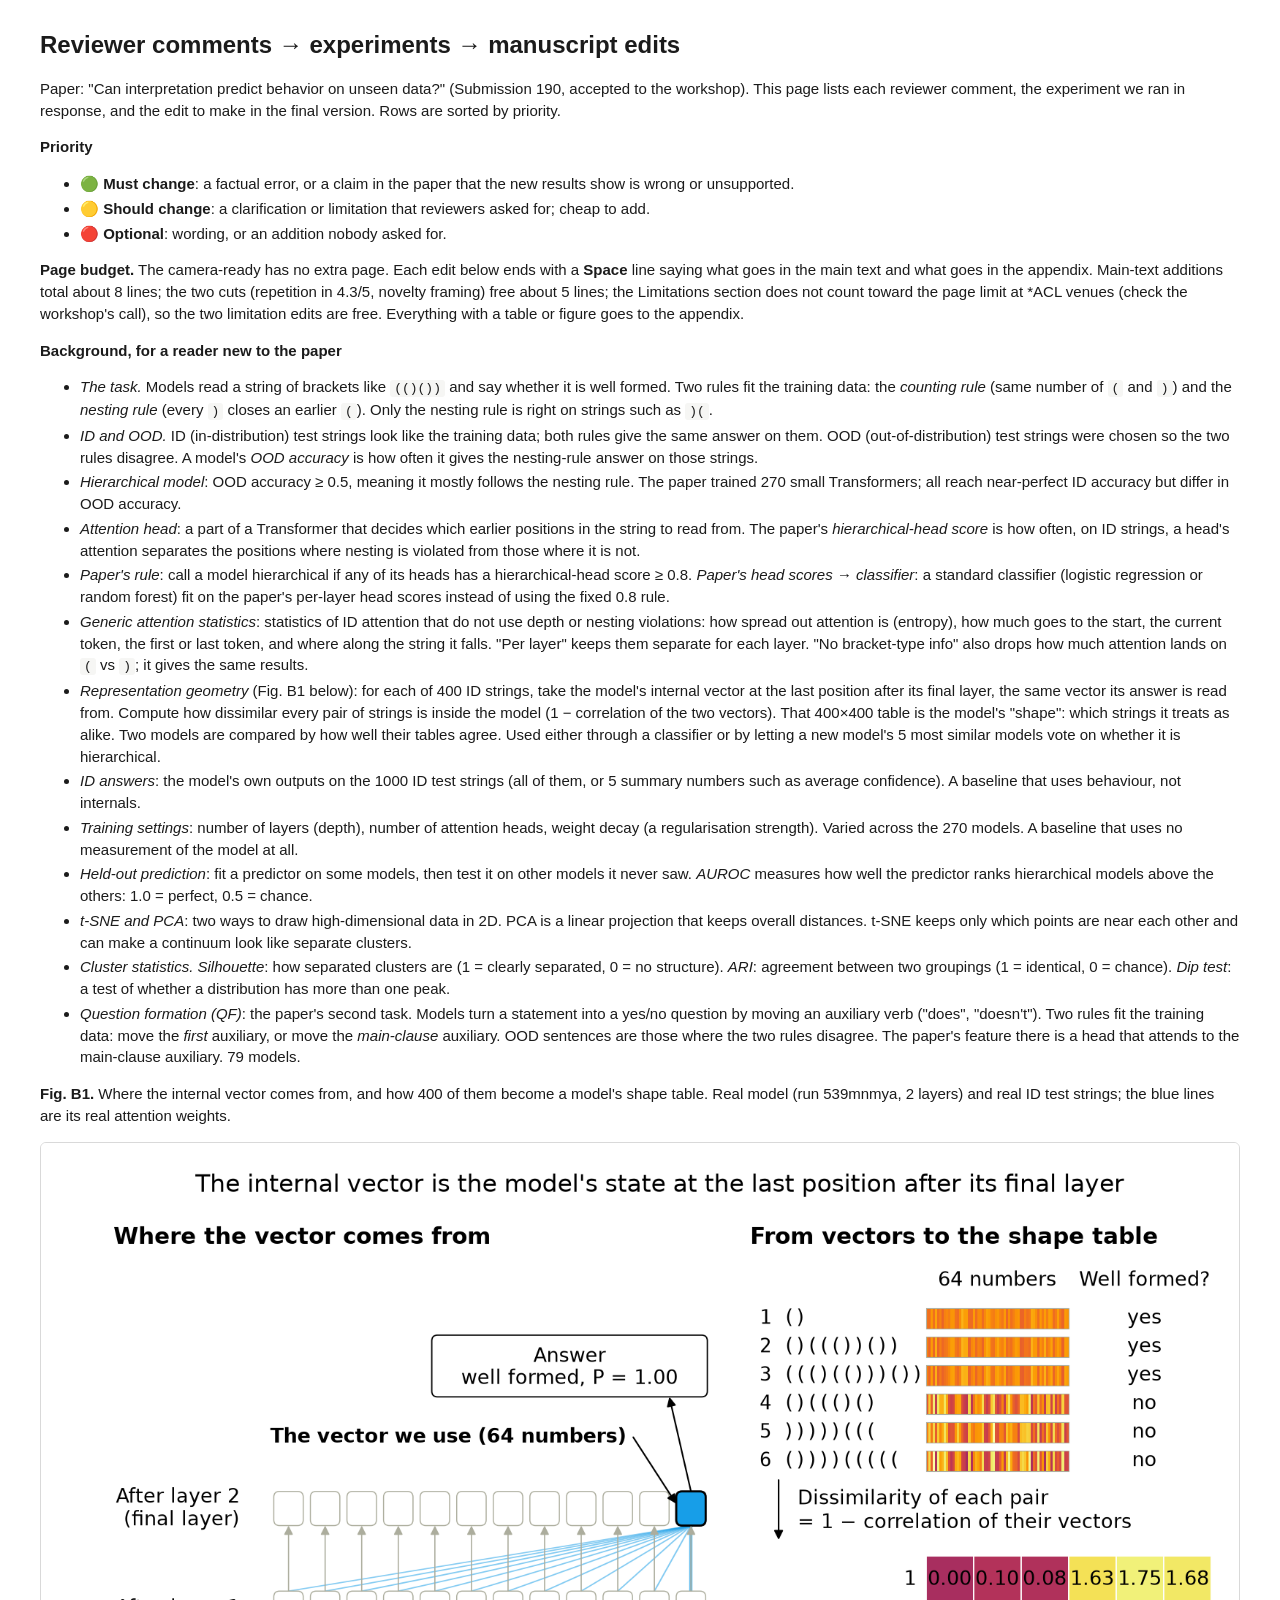
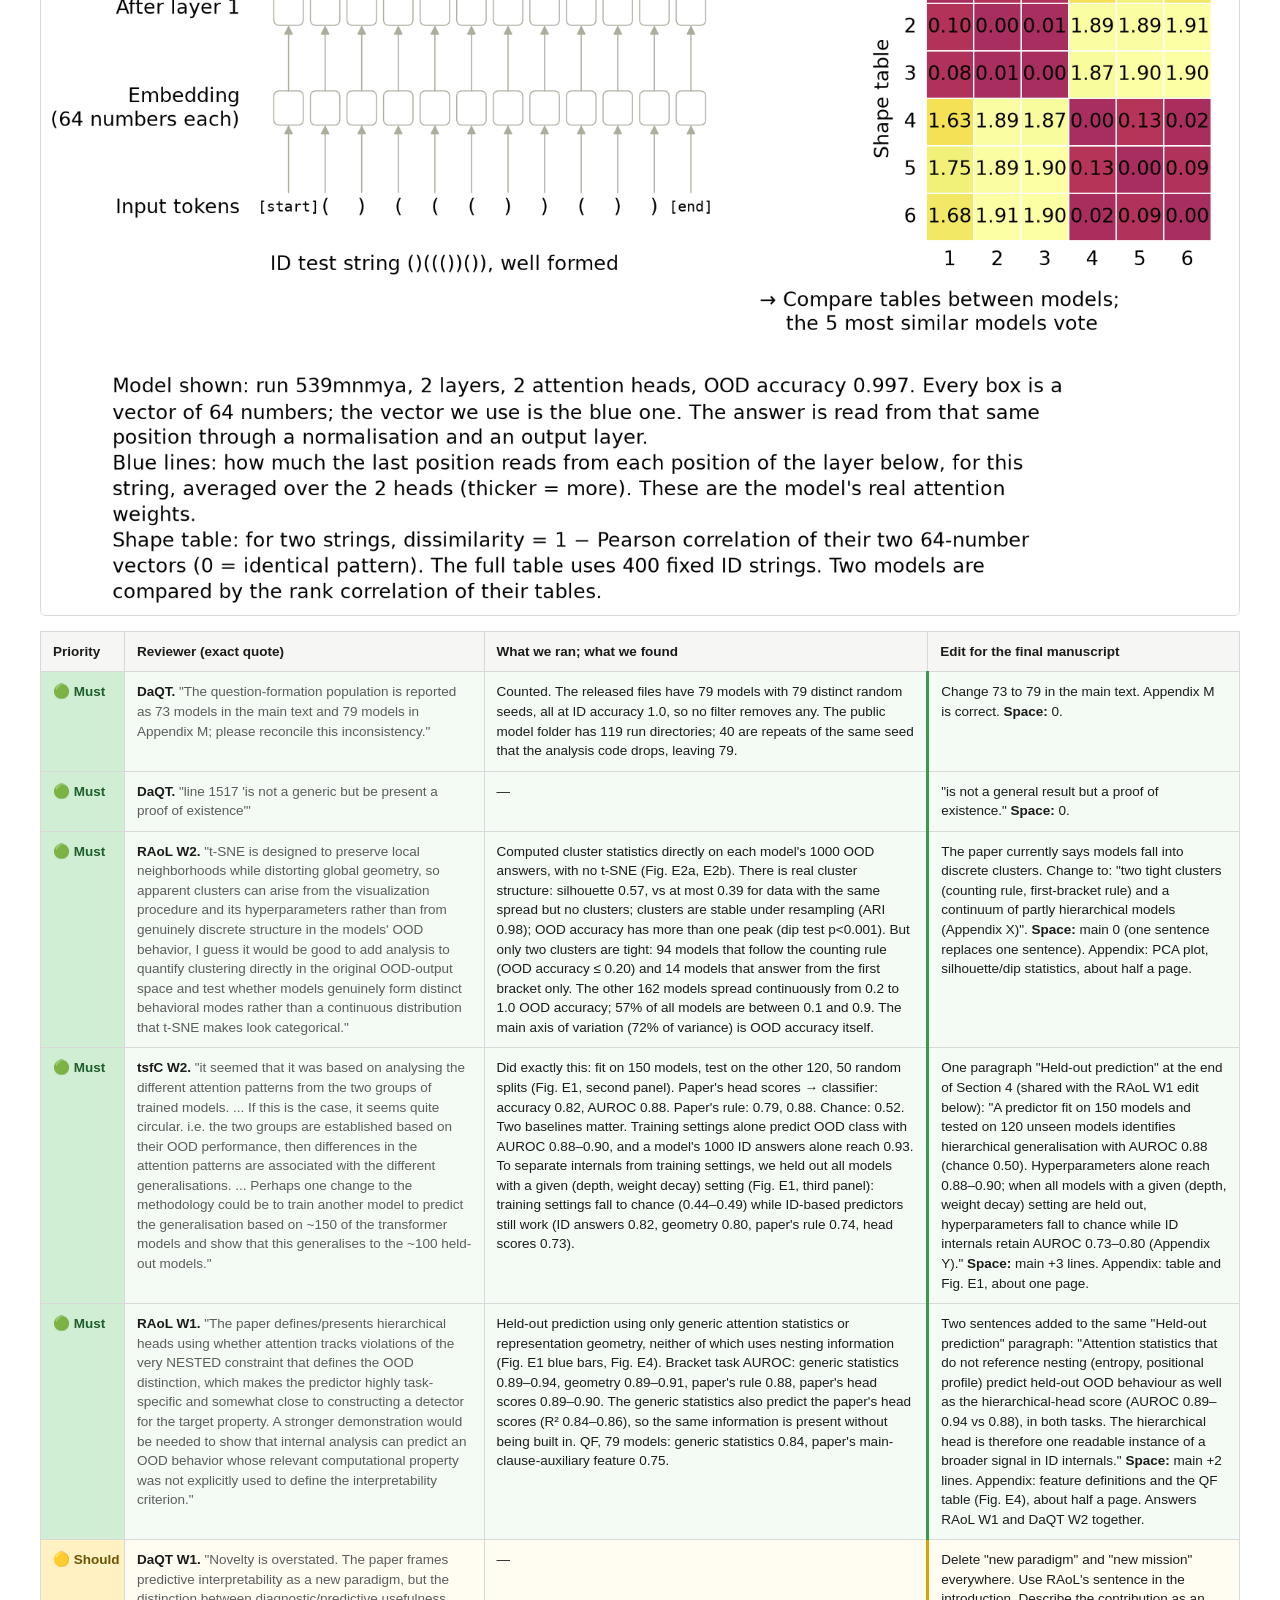
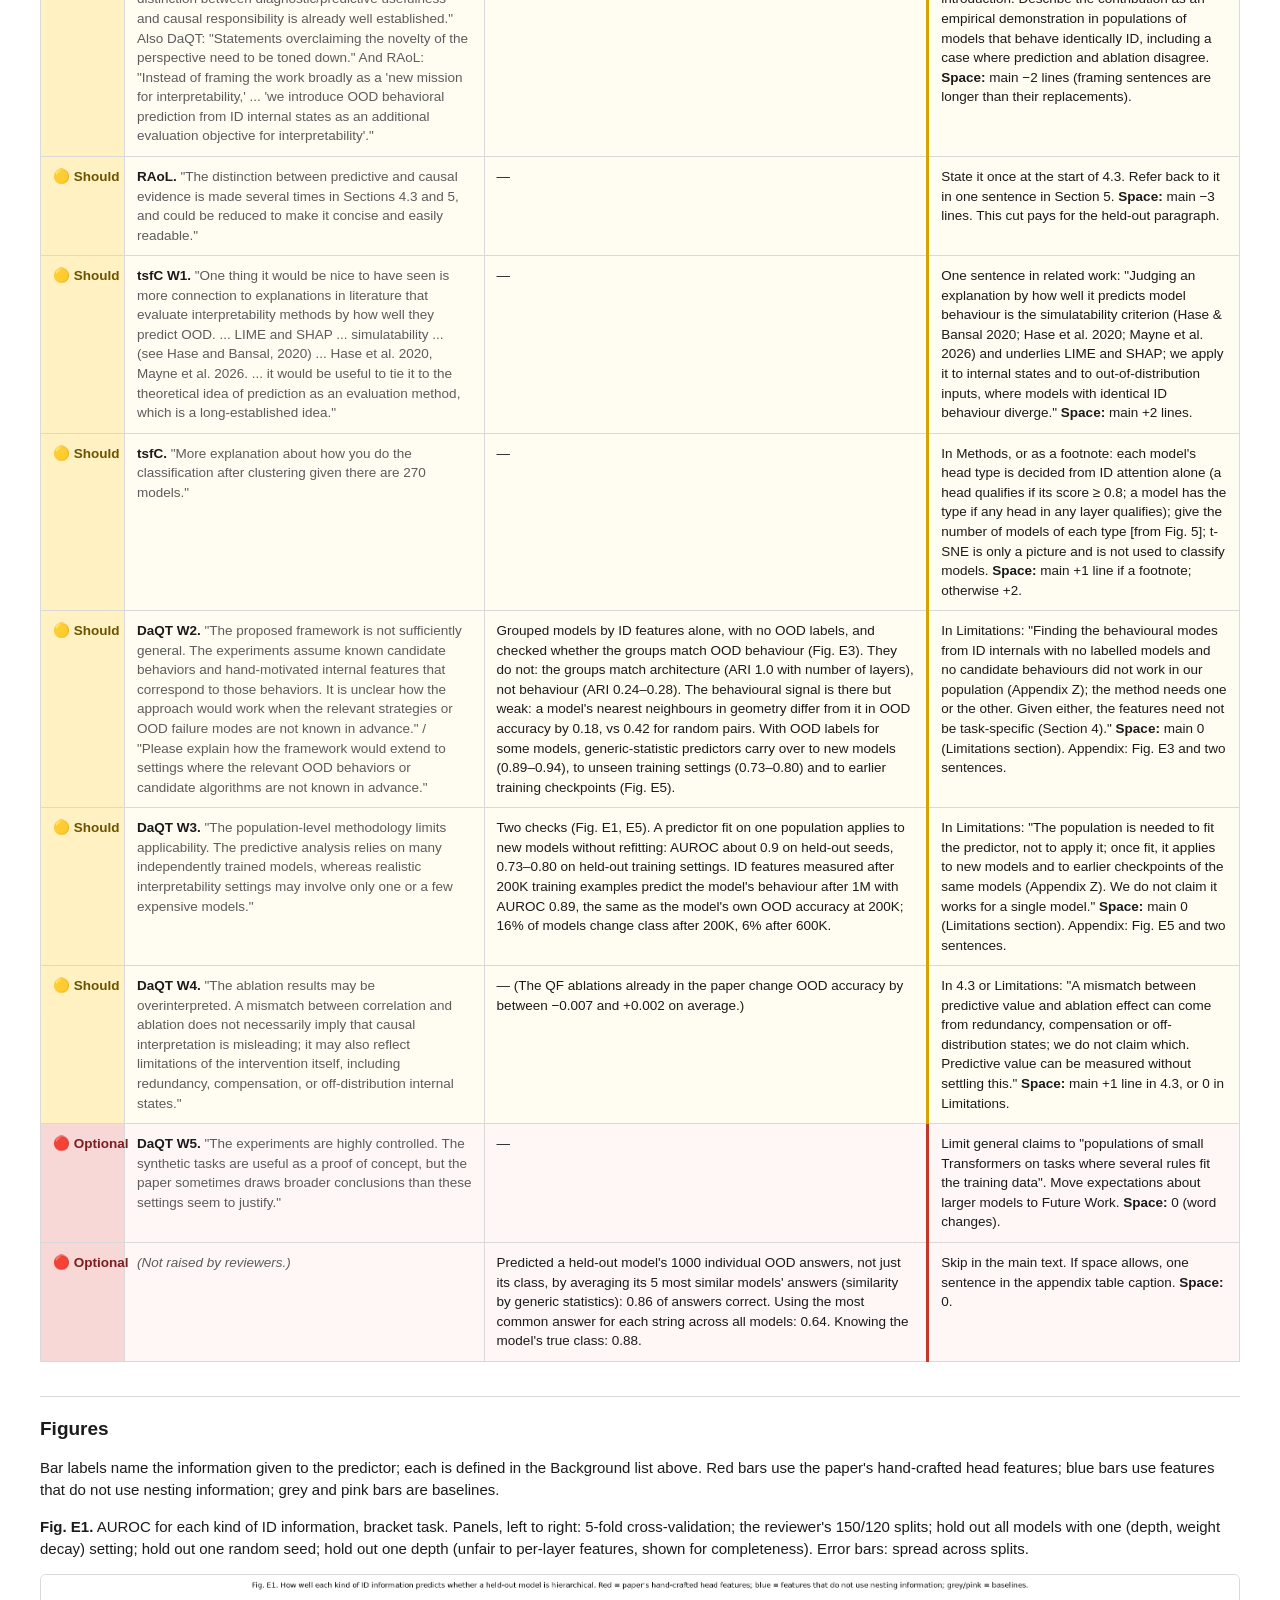
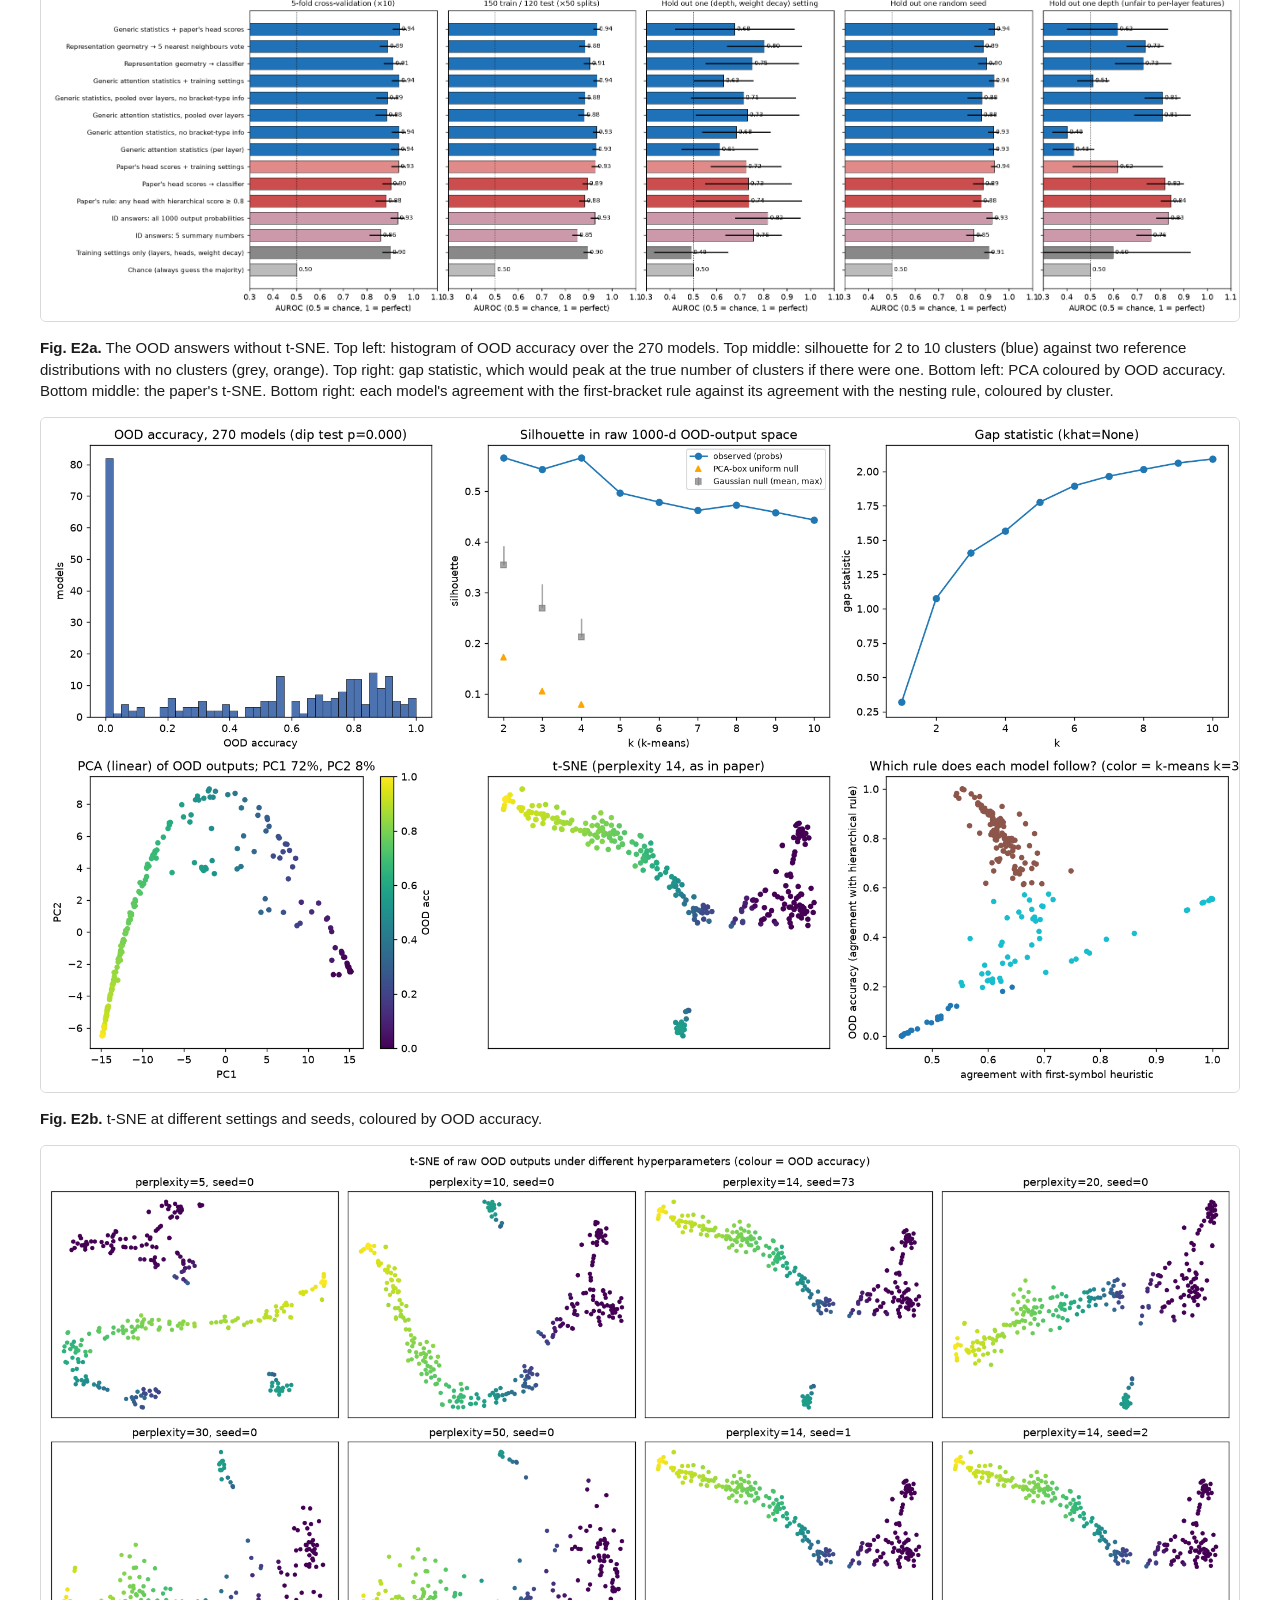
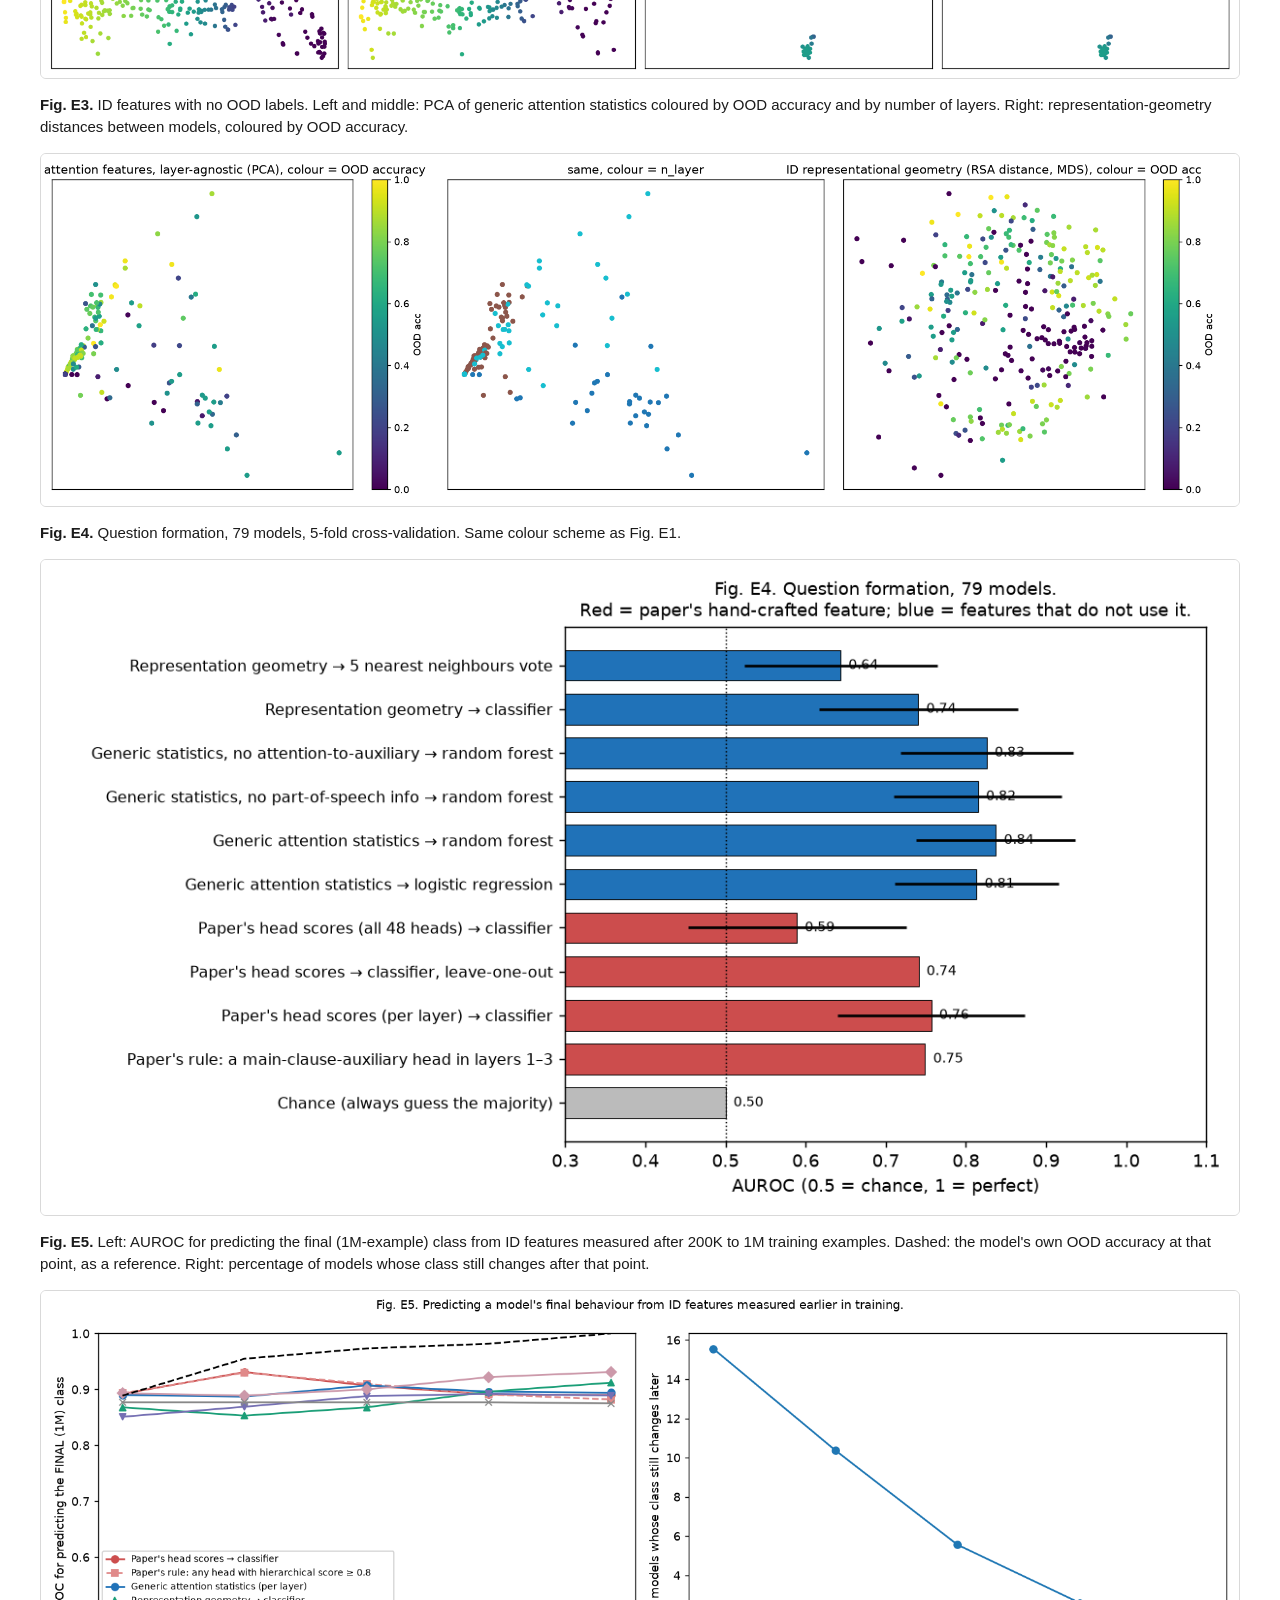
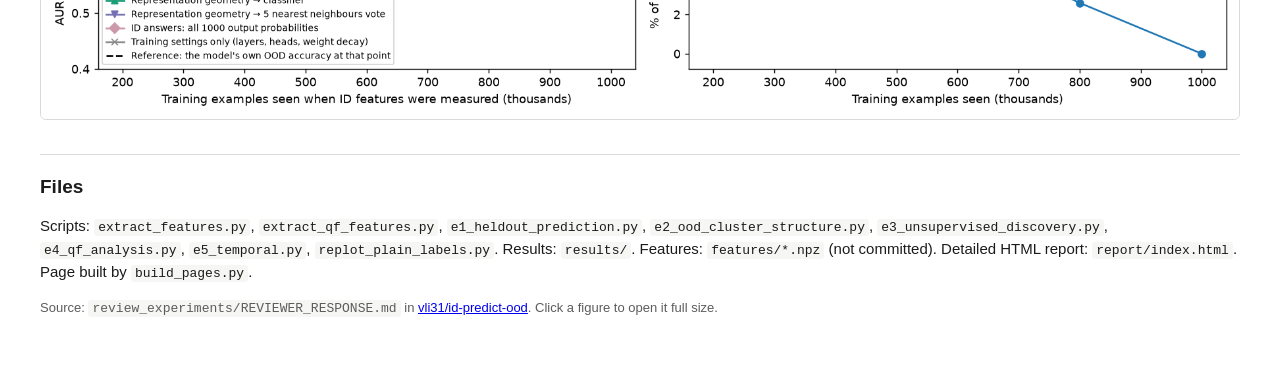
==== commit 7db9b212: "Update id-predict-ood reviewer-response page" ====
--- a/id-predict-ood-reviews/index.html
+++ b/id-predict-ood-reviews/index.html
@@ -30,7 +30,7 @@
 <li><em>Attention head</em>: a part of a Transformer that decides which earlier positions in the string to read from. The paper's <em>hierarchical-head score</em> is how often, on ID strings, a head's attention separates the positions where nesting is violated from those where it is not.</li>
 <li><em>Paper's rule</em>: call a model hierarchical if any of its heads has a hierarchical-head score ≥ 0.8. <em>Paper's head scores → classifier</em>: a standard classifier (logistic regression or random forest) fit on the paper's per-layer head scores instead of using the fixed 0.8 rule.</li>
 <li><em>Generic attention statistics</em>: statistics of ID attention that do not use depth or nesting violations: how spread out attention is (entropy), how much goes to the start, the current token, the first or last token, and where along the string it falls. "Per layer" keeps them separate for each layer. "No bracket-type info" also drops how much attention lands on <code>(</code> vs <code>)</code>; it gives the same results.</li>
-<li><em>Representation geometry</em>: how similar a model's internal representations of different ID strings are to each other. Two models have similar geometry if they group the same strings together internally. Used either through a classifier or by letting a model's 5 most similar models vote.</li>
+<li><em>Representation geometry</em> (Fig. B1 below): for each of 400 ID strings, take the model's internal vector at the last position after its final layer, the same vector its answer is read from. Compute how dissimilar every pair of strings is inside the model (1 − correlation of the two vectors). That 400×400 table is the model's "shape": which strings it treats as alike. Two models are compared by how well their tables agree. Used either through a classifier or by letting a new model's 5 most similar models vote on whether it is hierarchical.</li>
 <li><em>ID answers</em>: the model's own outputs on the 1000 ID test strings (all of them, or 5 summary numbers such as average confidence). A baseline that uses behaviour, not internals.</li>
 <li><em>Training settings</em>: number of layers (depth), number of attention heads, weight decay (a regularisation strength). Varied across the 270 models. A baseline that uses no measurement of the model at all.</li>
 <li><em>Held-out prediction</em>: fit a predictor on some models, then test it on other models it never saw. <em>AUROC</em> measures how well the predictor ranks hierarchical models above the others: 1.0 = perfect, 0.5 = chance.</li>
@@ -38,6 +38,8 @@
 <li><em>Cluster statistics.</em> <em>Silhouette</em>: how separated clusters are (1 = clearly separated, 0 = no structure). <em>ARI</em>: agreement between two groupings (1 = identical, 0 = chance). <em>Dip test</em>: a test of whether a distribution has more than one peak.</li>
 <li><em>Question formation (QF)</em>: the paper's second task. Models turn a statement into a yes/no question by moving an auxiliary verb ("does", "doesn't"). Two rules fit the training data: move the <em>first</em> auxiliary, or move the <em>main-clause</em> auxiliary. OOD sentences are those where the two rules disagree. The paper's feature there is a head that attends to the main-clause auxiliary. 79 models.</li>
 </ul>
+<p><strong>Fig. B1.</strong> Where the internal vector comes from, and how 400 of them become a model's shape table. Real model (run 539mnmya, 2 layers) and real ID test strings; the blue lines are its real attention weights.</p>
+<p><a href="figures/b1_representation_vector.png" target="_blank"><img alt="B1" src="figures/b1_representation_vector.png" loading="lazy"/></a></p>
 <table>
 <thead>
 <tr>
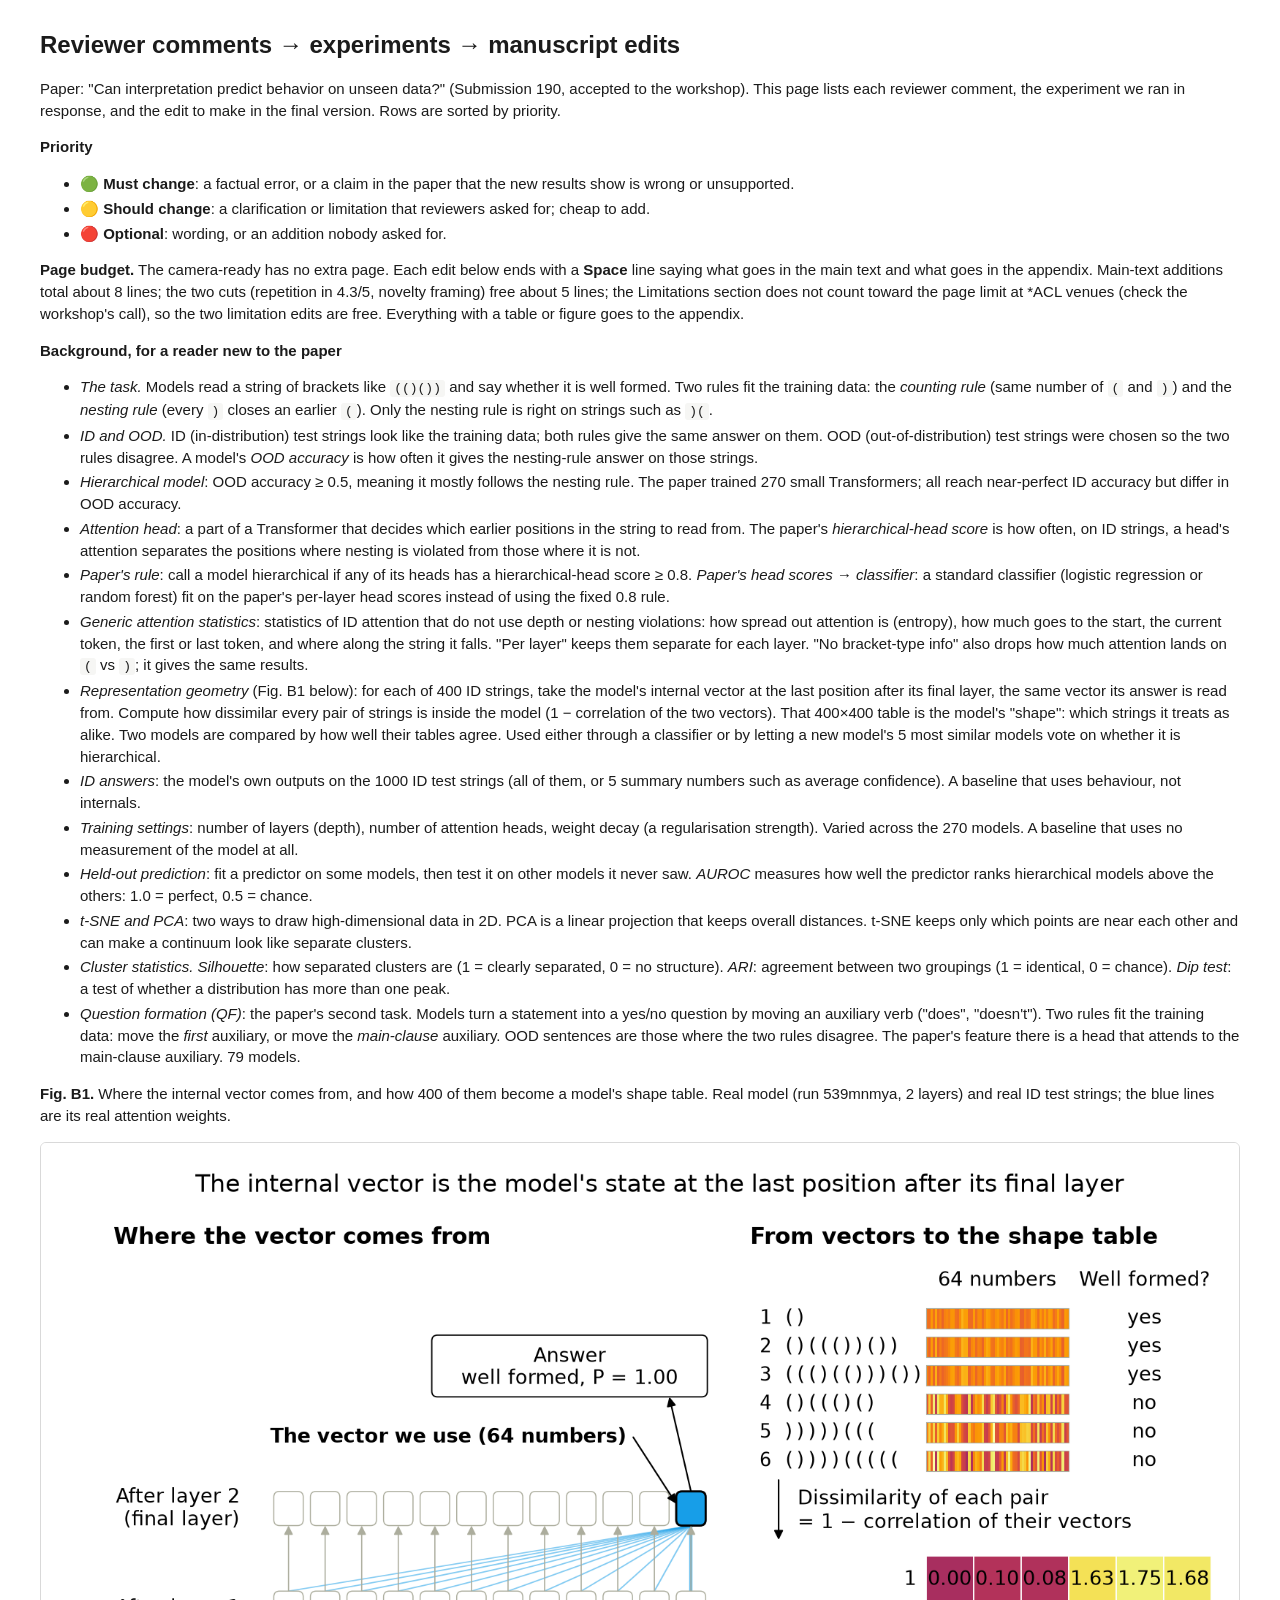
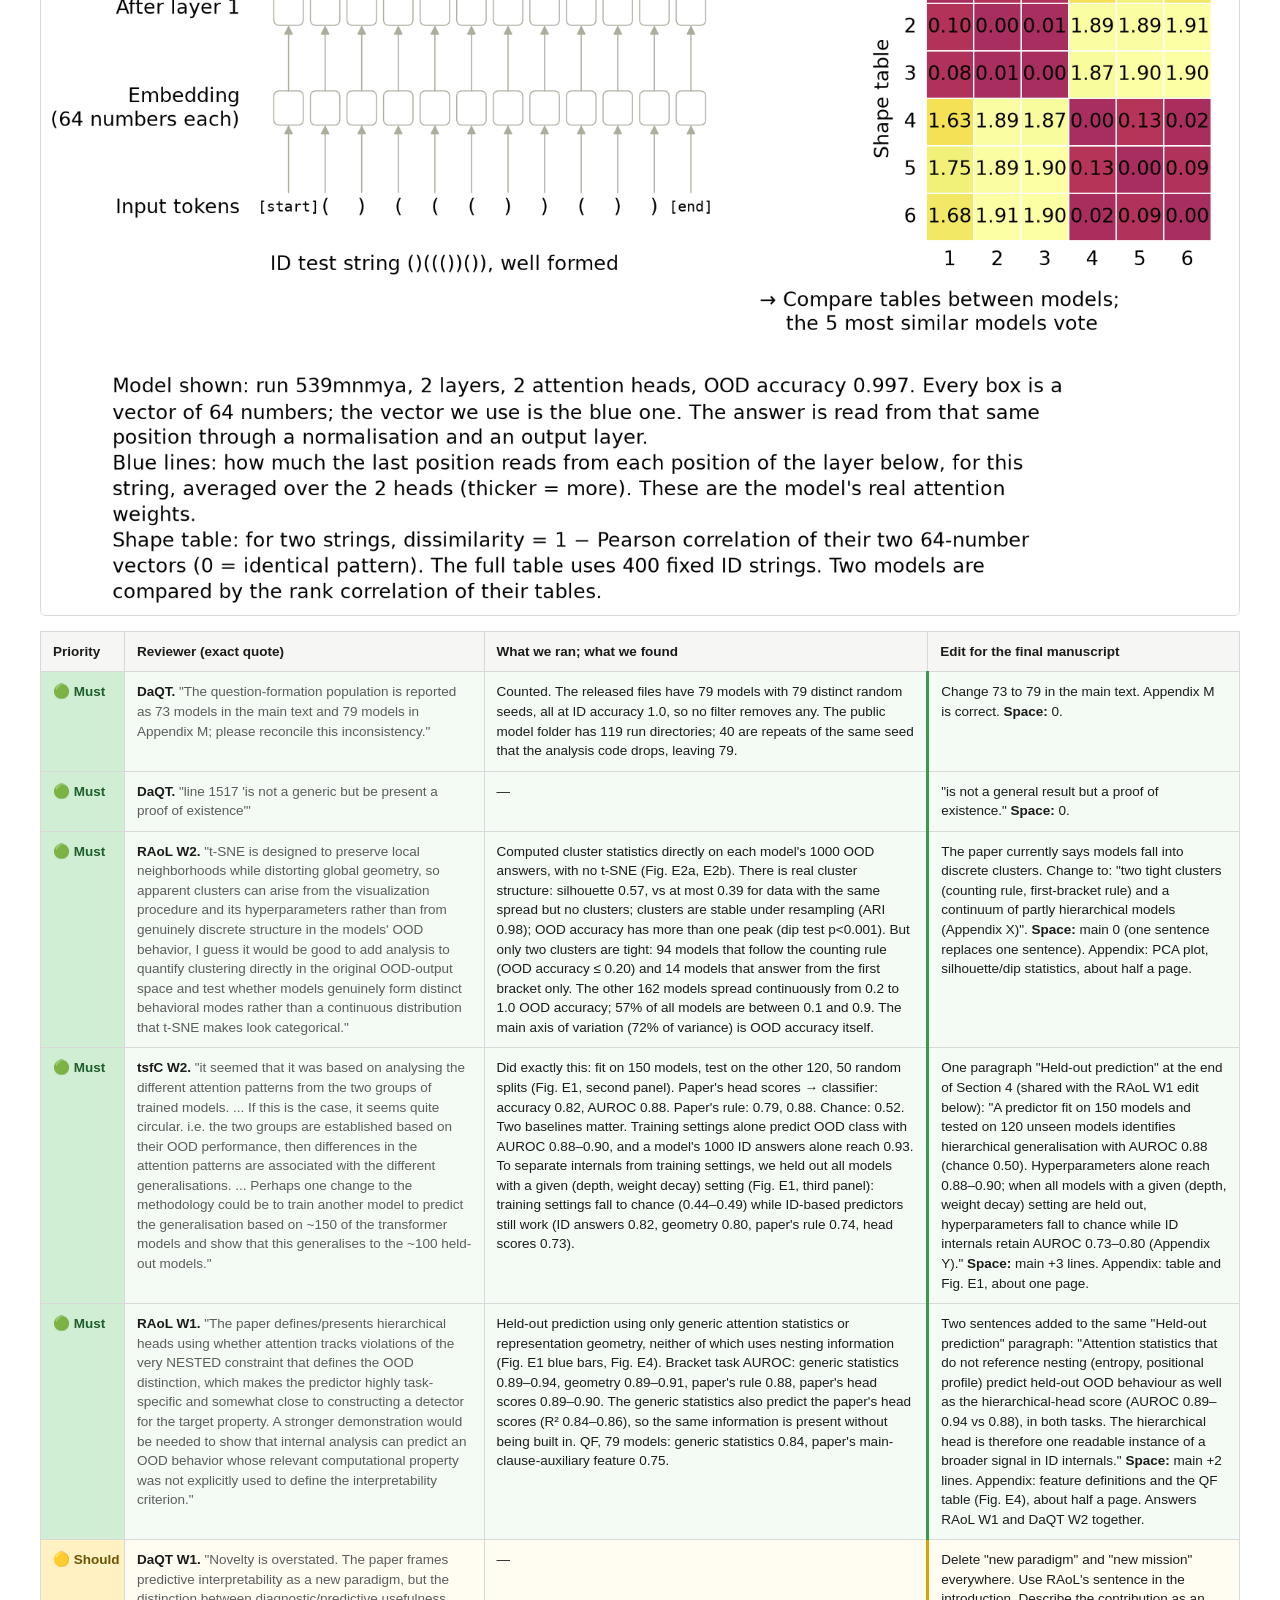
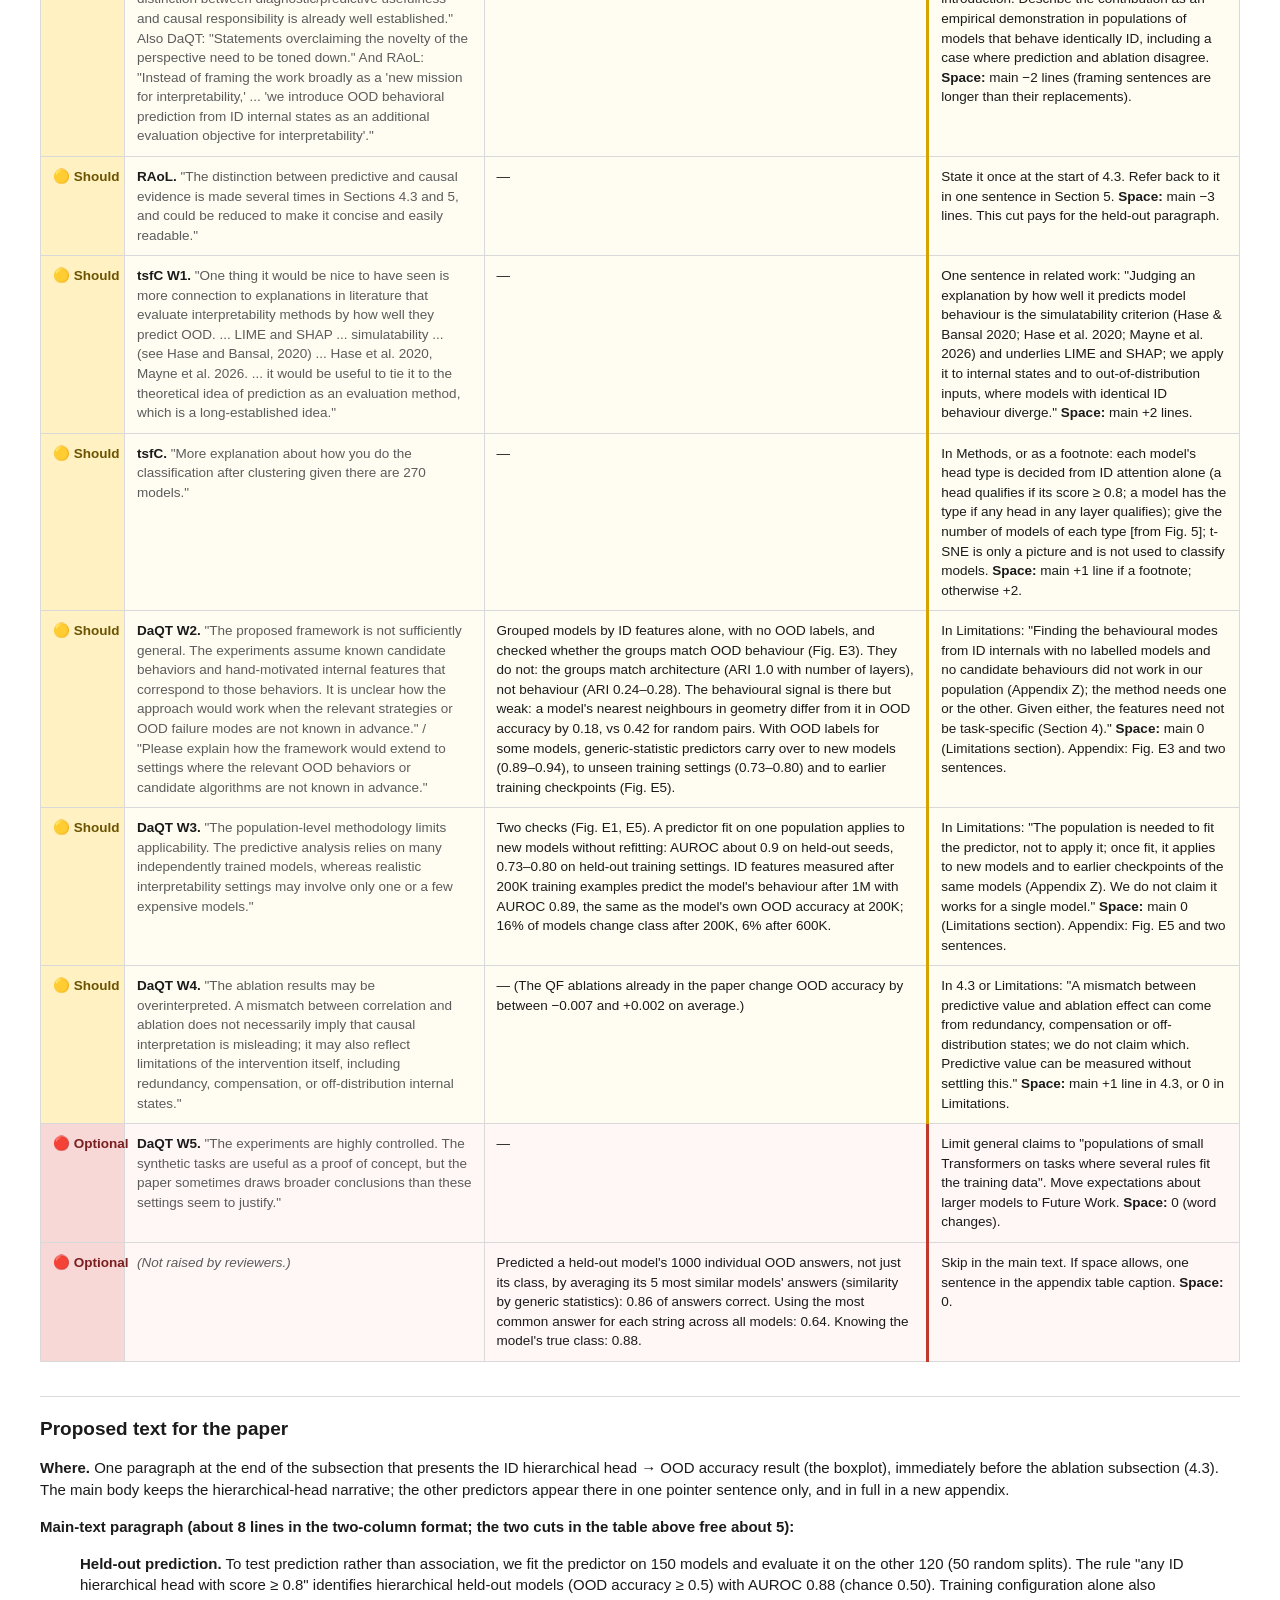
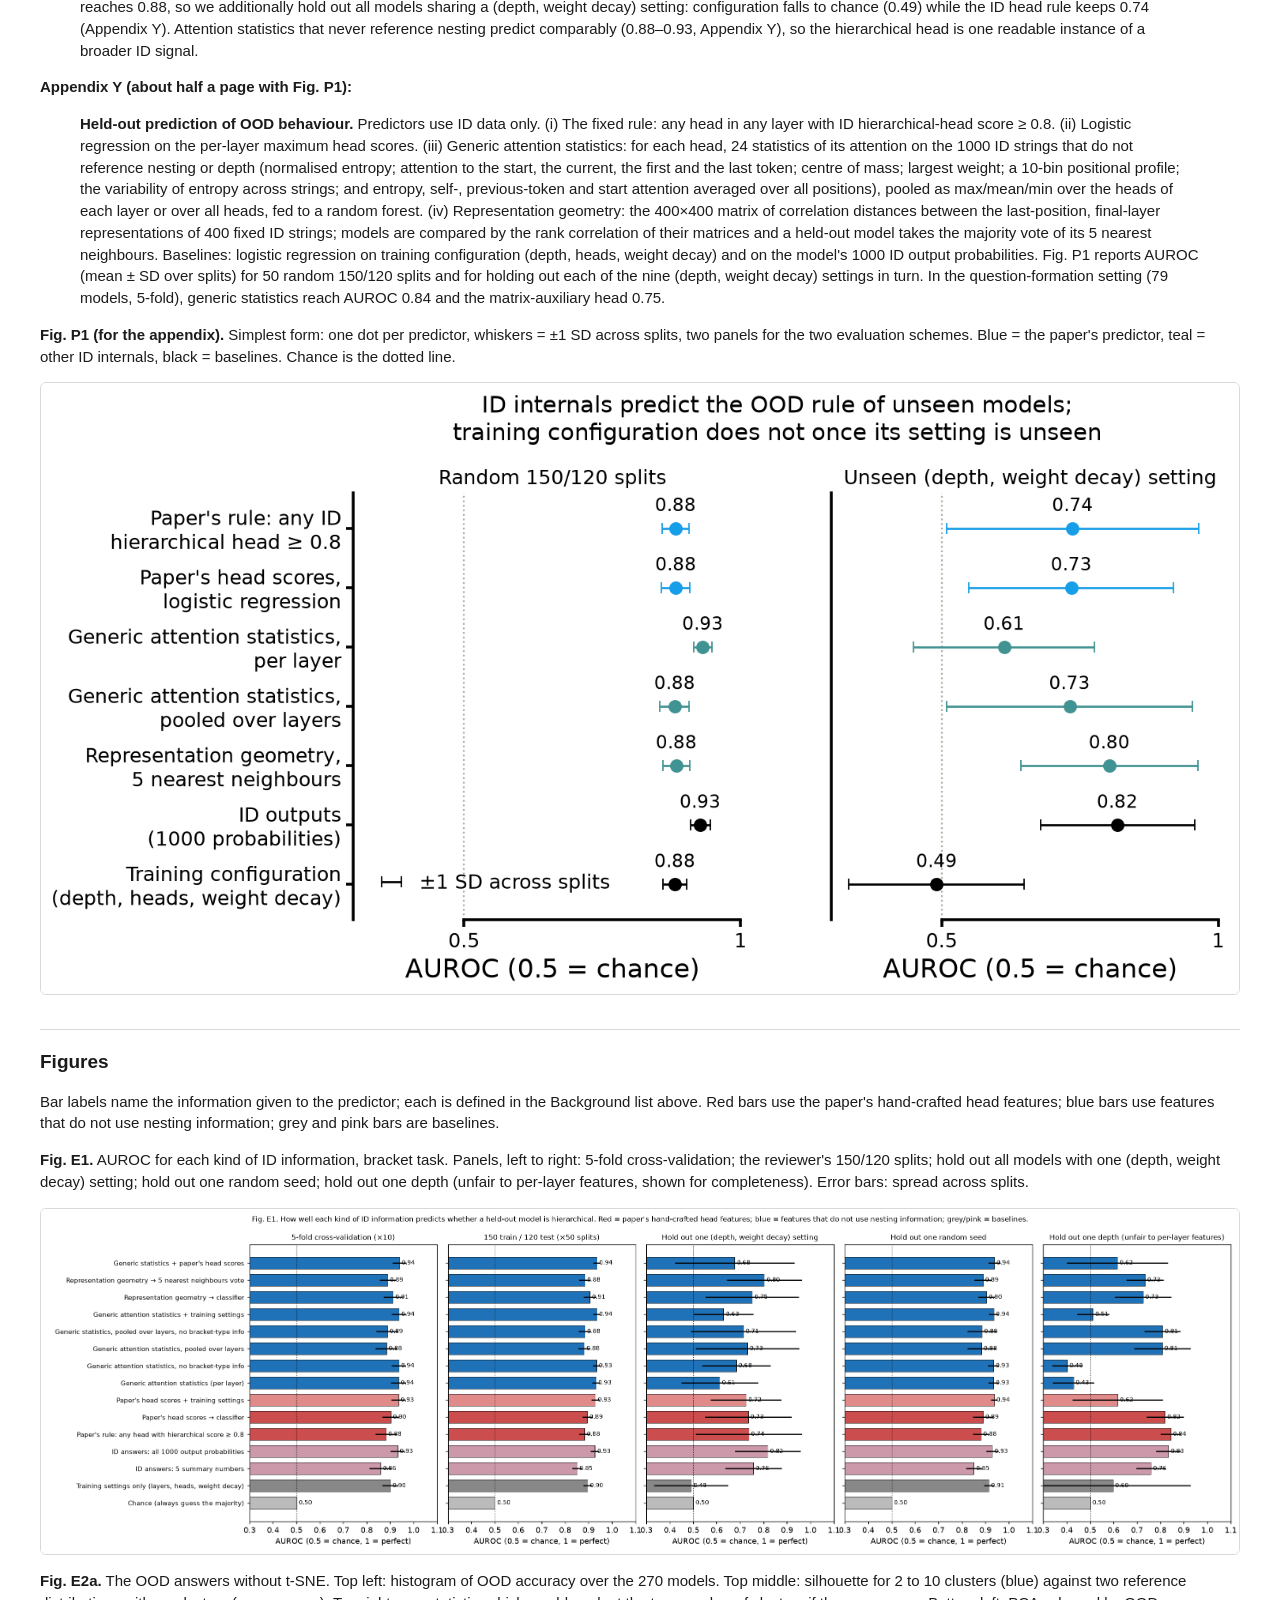
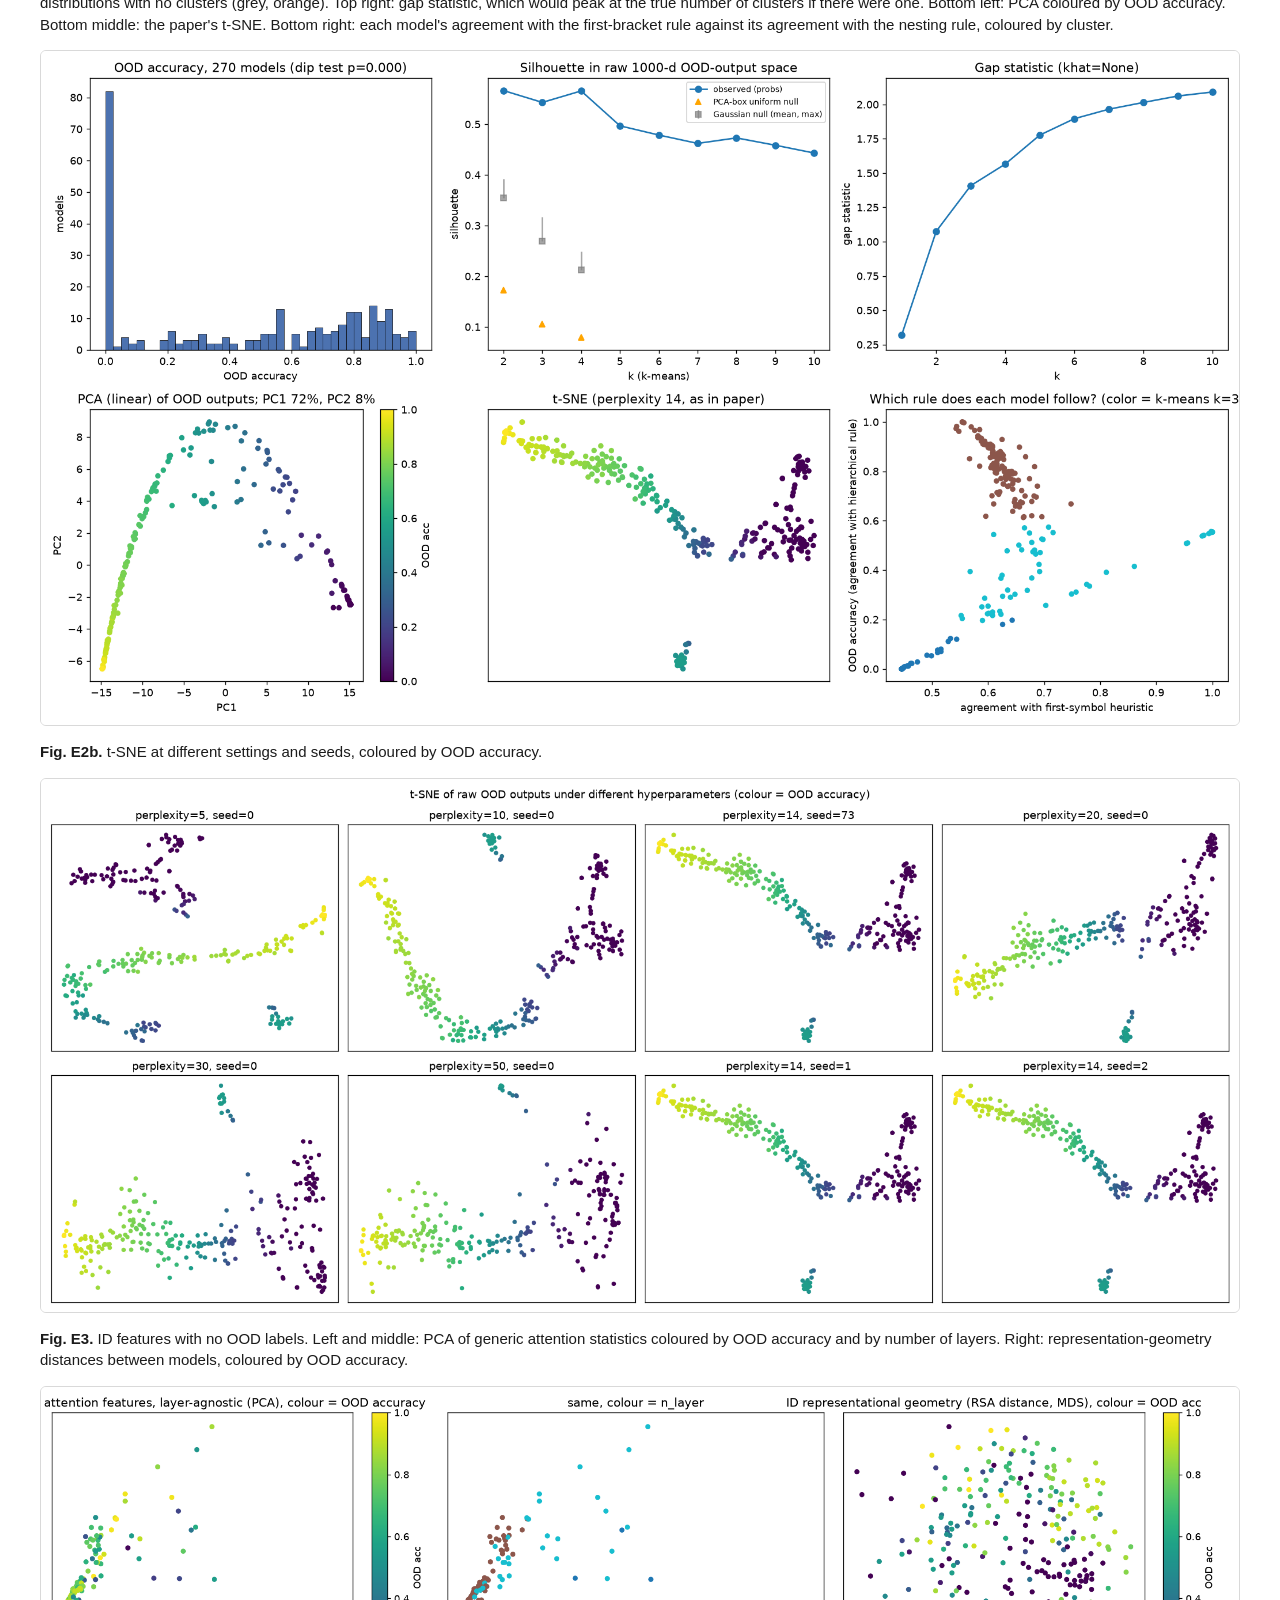
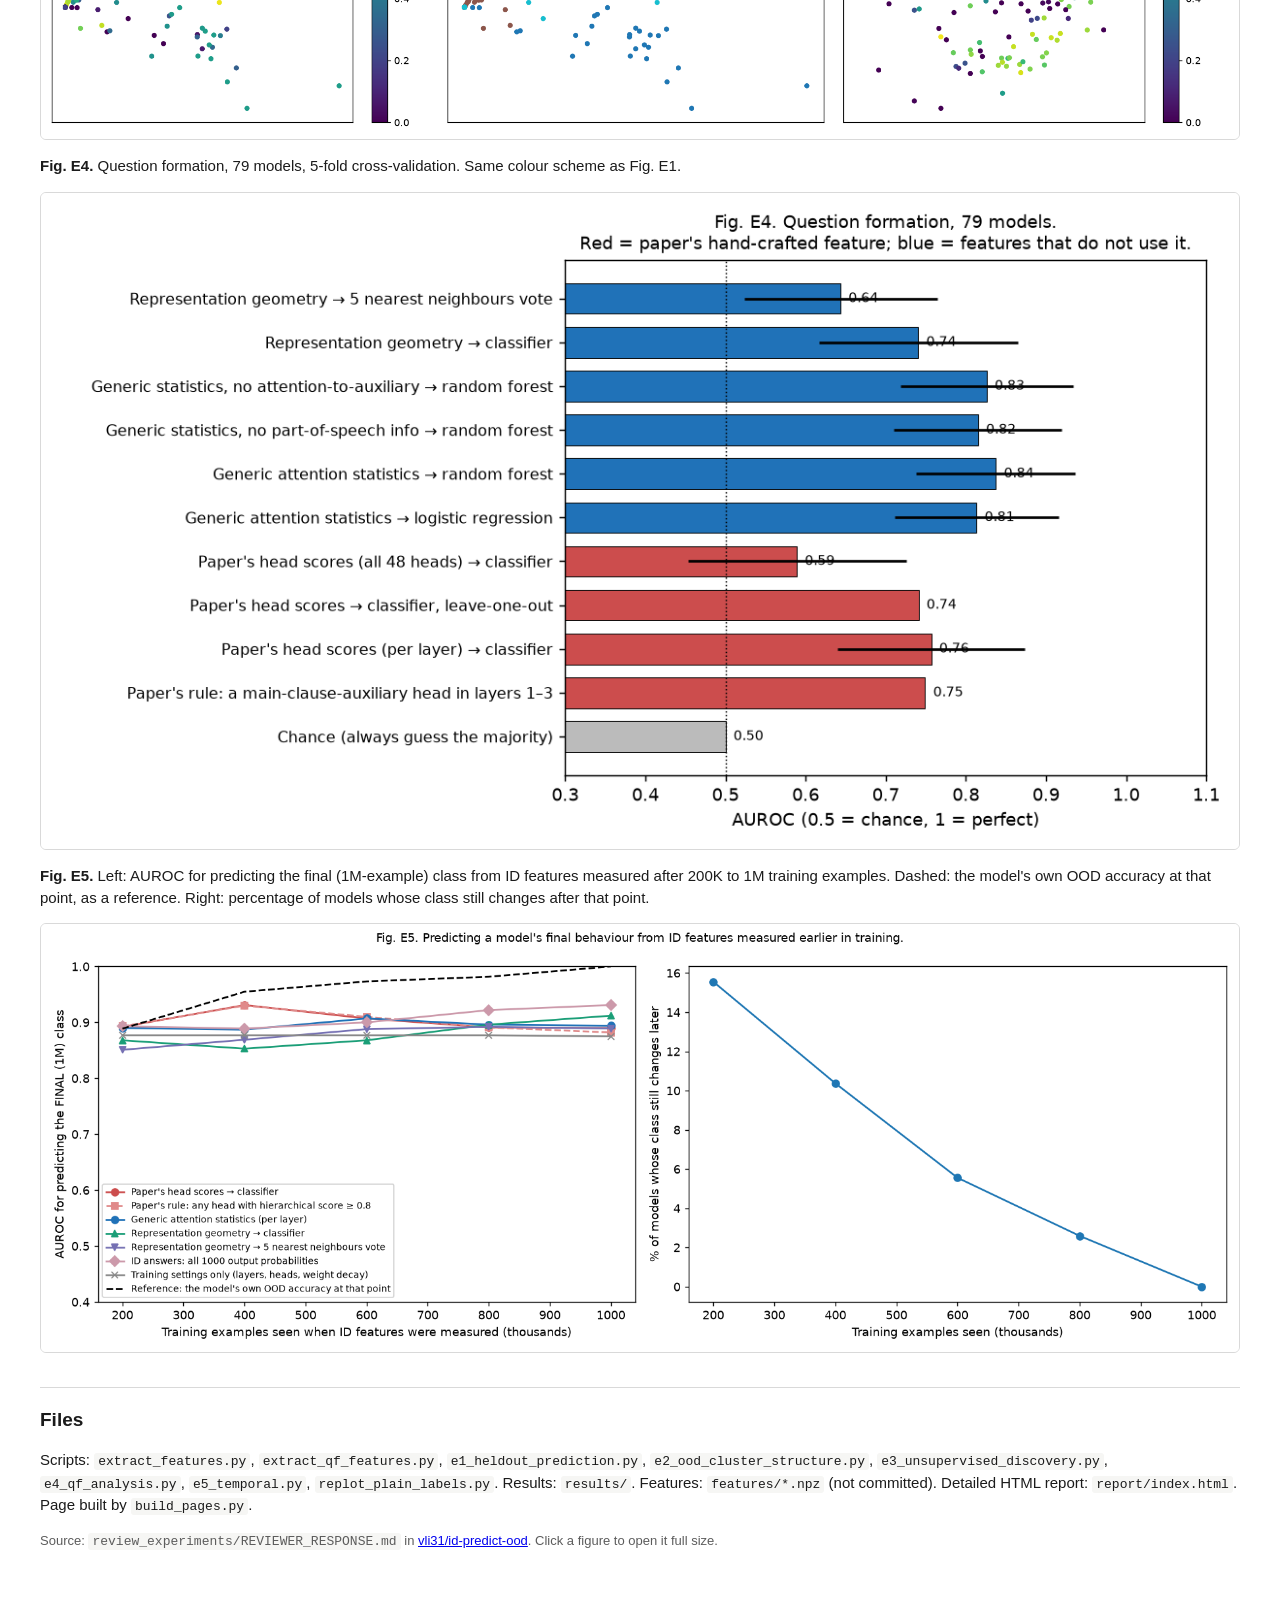
==== commit 71df3eae: "Update id-predict-ood reviewer-response page" ====
--- a/id-predict-ood-reviews/index.html
+++ b/id-predict-ood-reviews/index.html
@@ -136,6 +136,18 @@
 </tr>
 </tbody>
 </table>
+<h2>Proposed text for the paper</h2>
+<p><strong>Where.</strong> One paragraph at the end of the subsection that presents the ID hierarchical head → OOD accuracy result (the boxplot), immediately before the ablation subsection (4.3). The main body keeps the hierarchical-head narrative; the other predictors appear there in one pointer sentence only, and in full in a new appendix.</p>
+<p><strong>Main-text paragraph (about 8 lines in the two-column format; the two cuts in the table above free about 5):</strong></p>
+<blockquote>
+<p><strong>Held-out prediction.</strong> To test prediction rather than association, we fit the predictor on 150 models and evaluate it on the other 120 (50 random splits). The rule "any ID hierarchical head with score ≥ 0.8" identifies hierarchical held-out models (OOD accuracy ≥ 0.5) with AUROC 0.88 (chance 0.50). Training configuration alone also reaches 0.88, so we additionally hold out all models sharing a (depth, weight decay) setting: configuration falls to chance (0.49) while the ID head rule keeps 0.74 (Appendix Y). Attention statistics that never reference nesting predict comparably (0.88–0.93, Appendix Y), so the hierarchical head is one readable instance of a broader ID signal.</p>
+</blockquote>
+<p><strong>Appendix Y (about half a page with Fig. P1):</strong></p>
+<blockquote>
+<p><strong>Held-out prediction of OOD behaviour.</strong> Predictors use ID data only. (i) The fixed rule: any head in any layer with ID hierarchical-head score ≥ 0.8. (ii) Logistic regression on the per-layer maximum head scores. (iii) Generic attention statistics: for each head, 24 statistics of its attention on the 1000 ID strings that do not reference nesting or depth (normalised entropy; attention to the start, the current, the first and the last token; centre of mass; largest weight; a 10-bin positional profile; the variability of entropy across strings; and entropy, self-, previous-token and start attention averaged over all positions), pooled as max/mean/min over the heads of each layer or over all heads, fed to a random forest. (iv) Representation geometry: the 400×400 matrix of correlation distances between the last-position, final-layer representations of 400 fixed ID strings; models are compared by the rank correlation of their matrices and a held-out model takes the majority vote of its 5 nearest neighbours. Baselines: logistic regression on training configuration (depth, heads, weight decay) and on the model's 1000 ID output probabilities. Fig. P1 reports AUROC (mean ± SD over splits) for 50 random 150/120 splits and for holding out each of the nine (depth, weight decay) settings in turn. In the question-formation setting (79 models, 5-fold), generic statistics reach AUROC 0.84 and the matrix-auxiliary head 0.75.</p>
+</blockquote>
+<p><strong>Fig. P1 (for the appendix).</strong> Simplest form: one dot per predictor, whiskers = ±1 SD across splits, two panels for the two evaluation schemes. Blue = the paper's predictor, teal = other ID internals, black = baselines. Chance is the dotted line.</p>
+<p><a href="figures/appendix_heldout_predictors.png" target="_blank"><img alt="P1" src="figures/appendix_heldout_predictors.png" loading="lazy"/></a></p>
 <h2>Figures</h2>
 <p>Bar labels name the information given to the predictor; each is defined in the Background list above. Red bars use the paper's hand-crafted head features; blue bars use features that do not use nesting information; grey and pink bars are baselines.</p>
 <p><strong>Fig. E1.</strong> AUROC for each kind of ID information, bracket task. Panels, left to right: 5-fold cross-validation; the reviewer's 150/120 splits; hold out all models with one (depth, weight decay) setting; hold out one random seed; hold out one depth (unfair to per-layer features, shown for completeness). Error bars: spread across splits.</p>
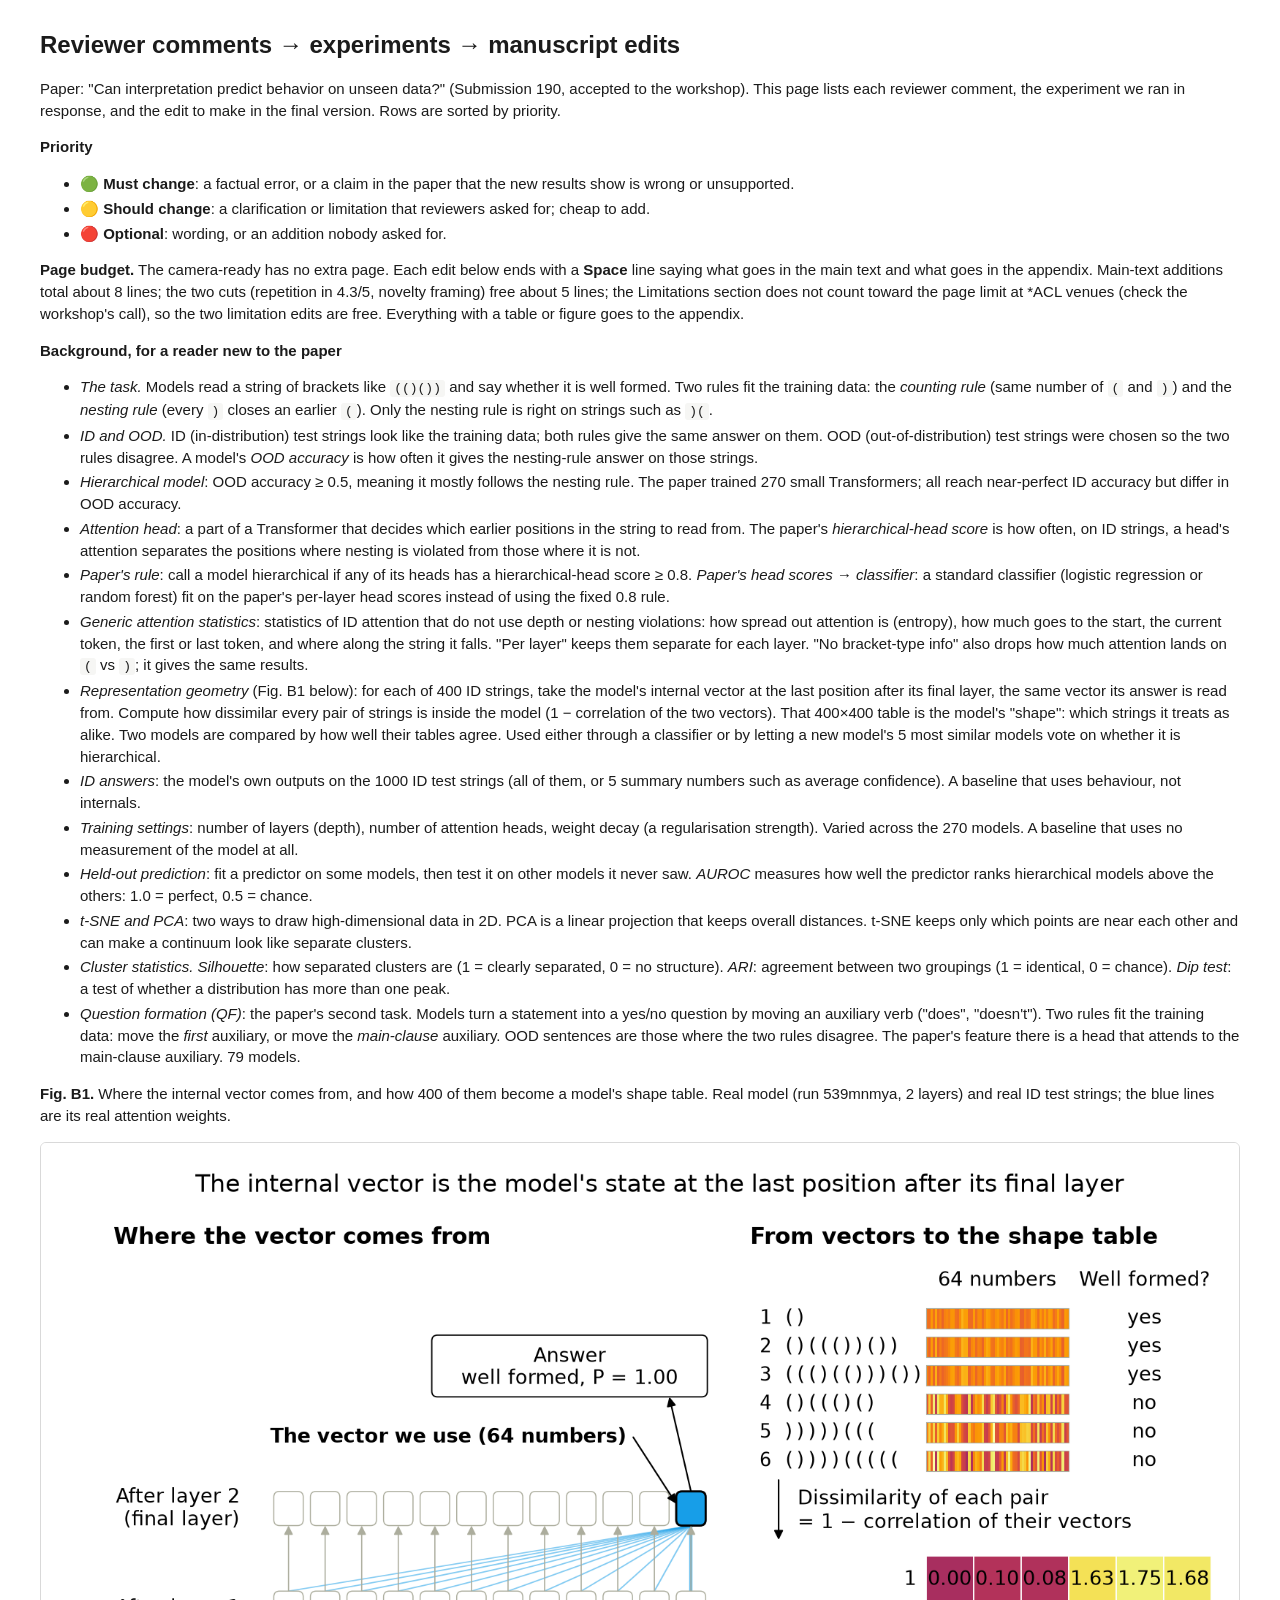
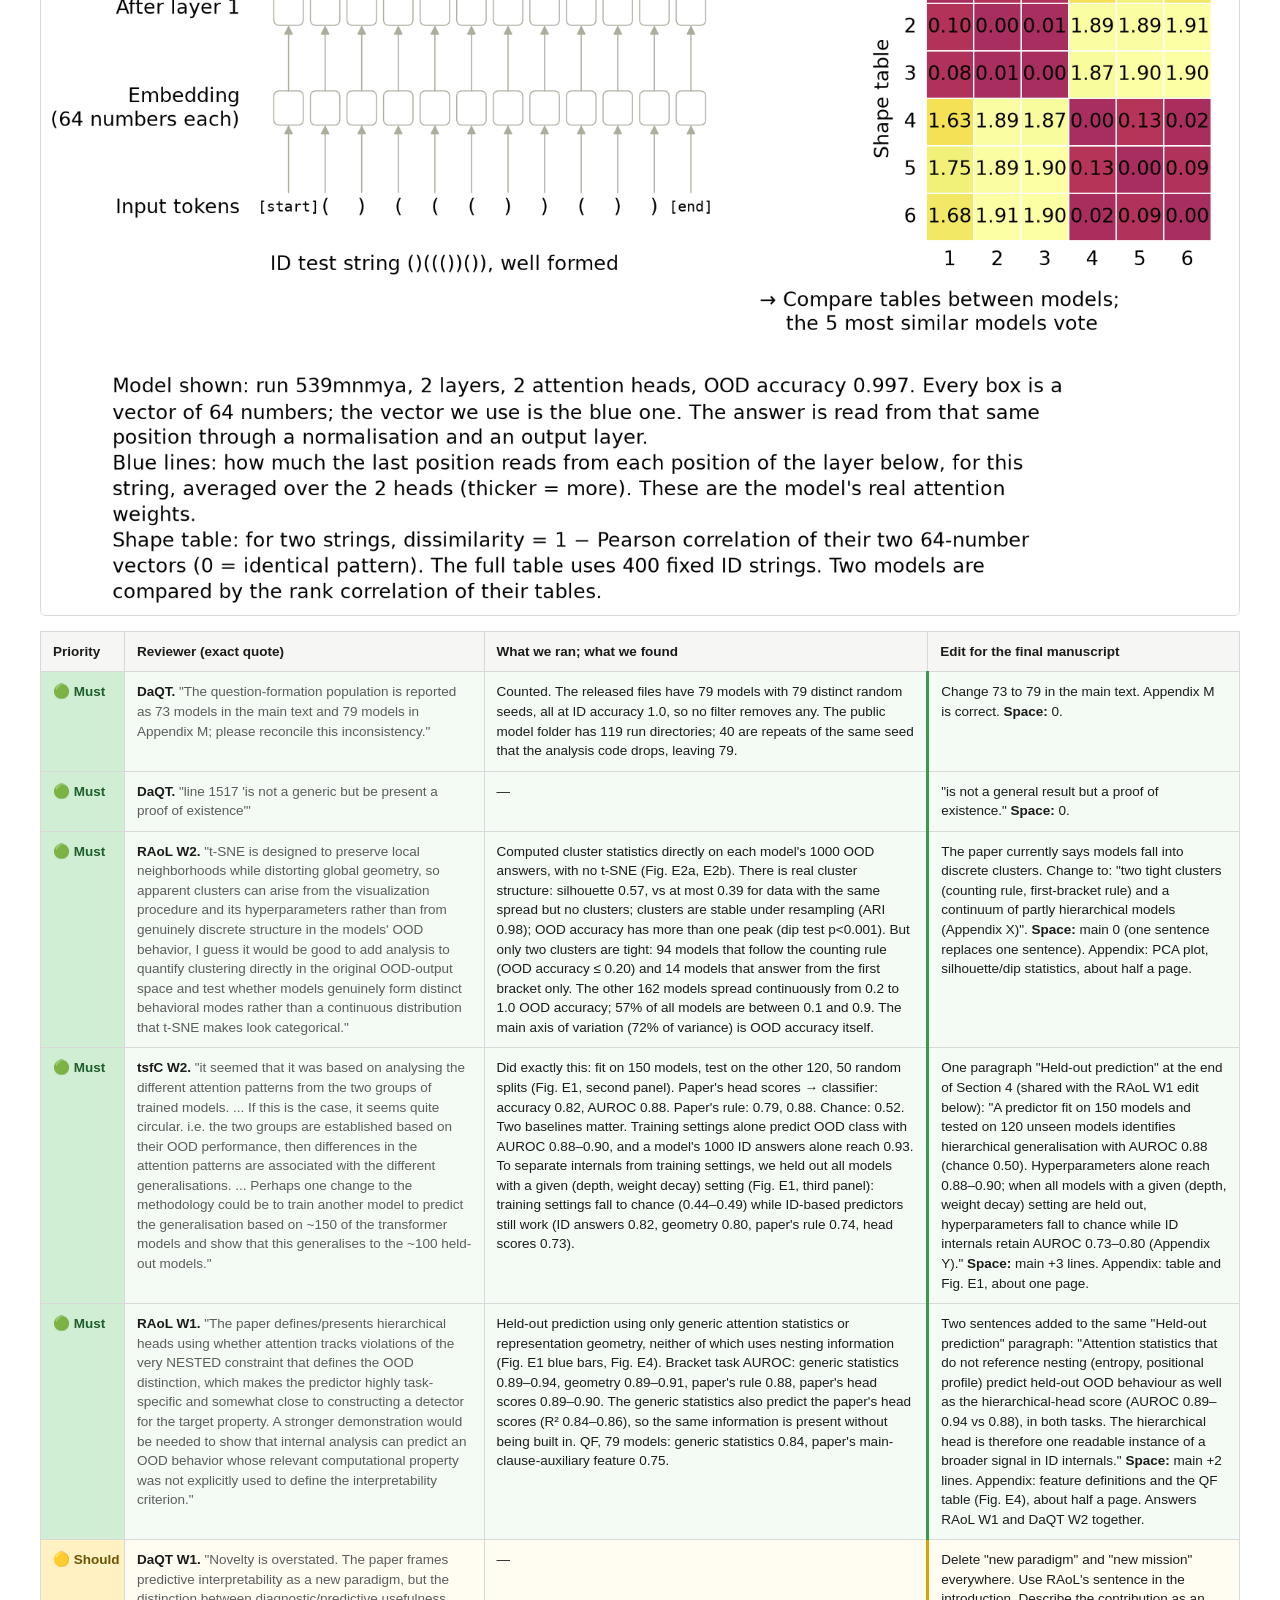
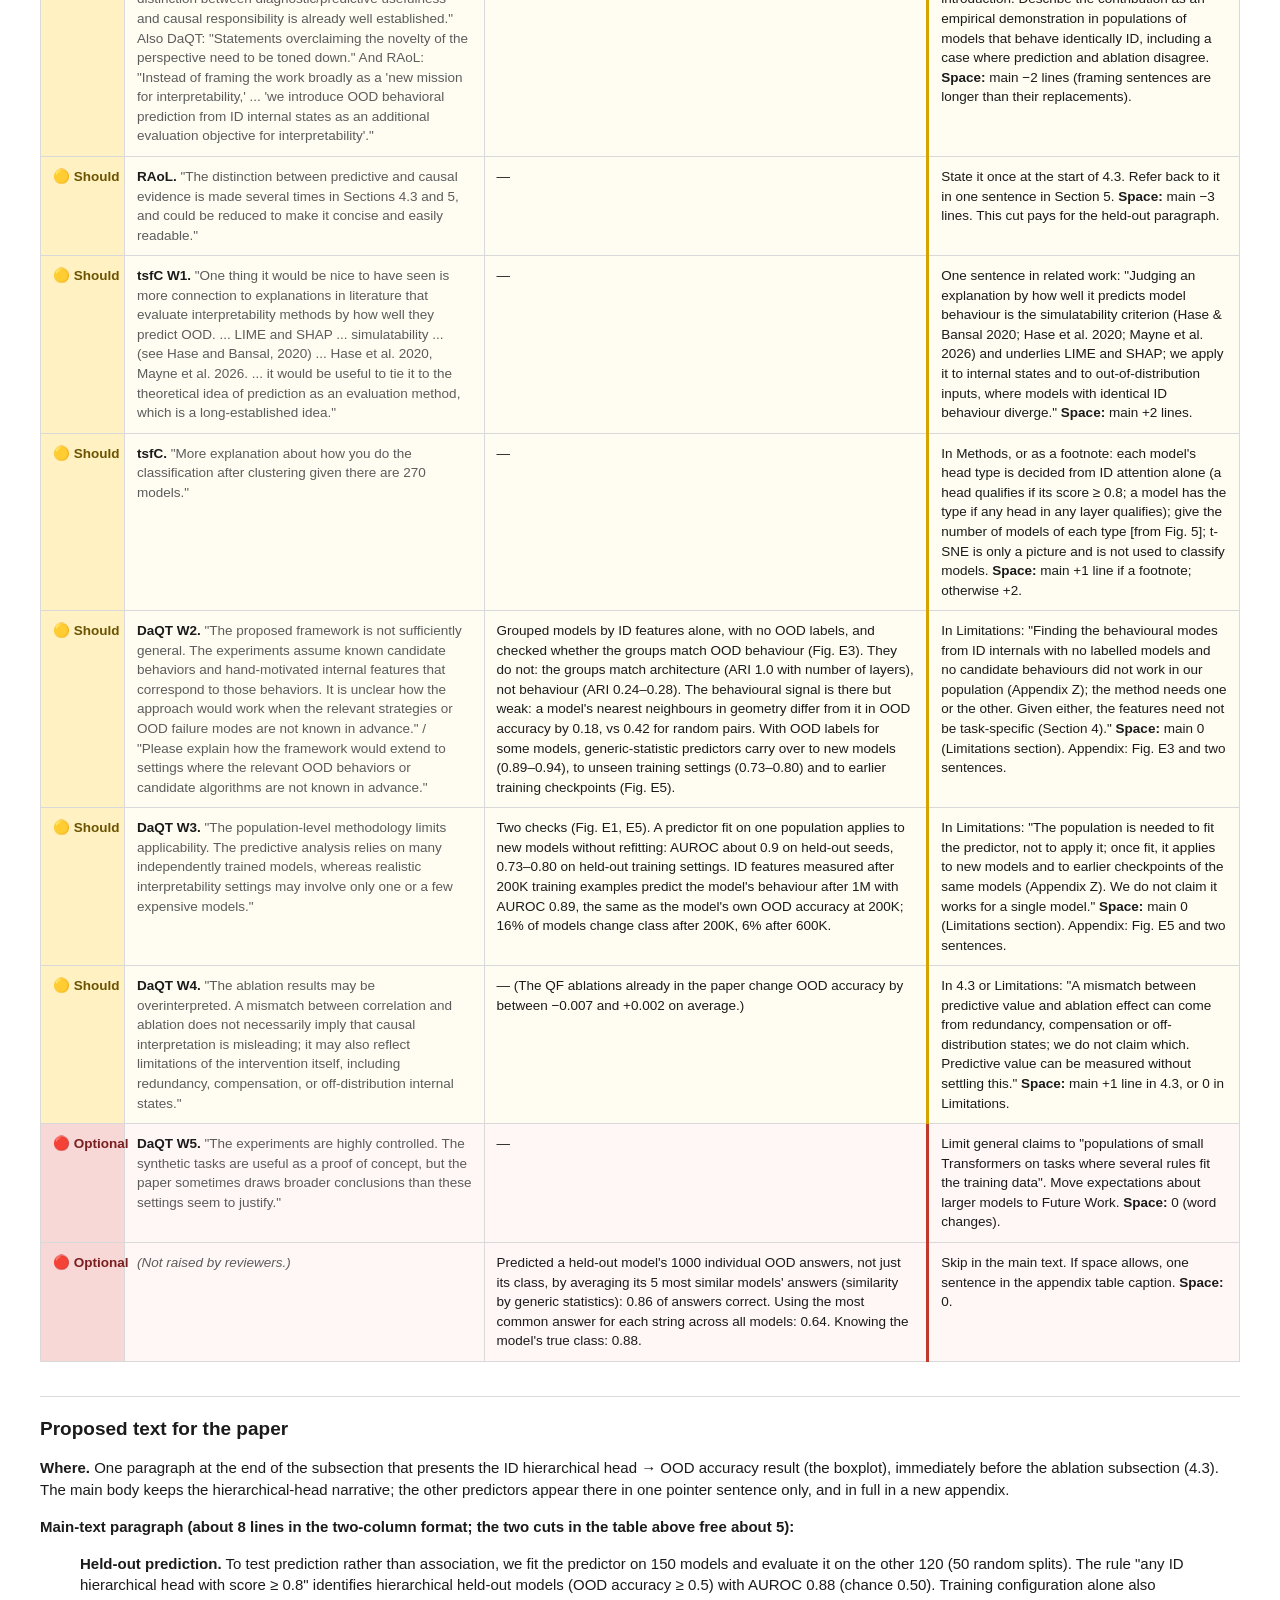
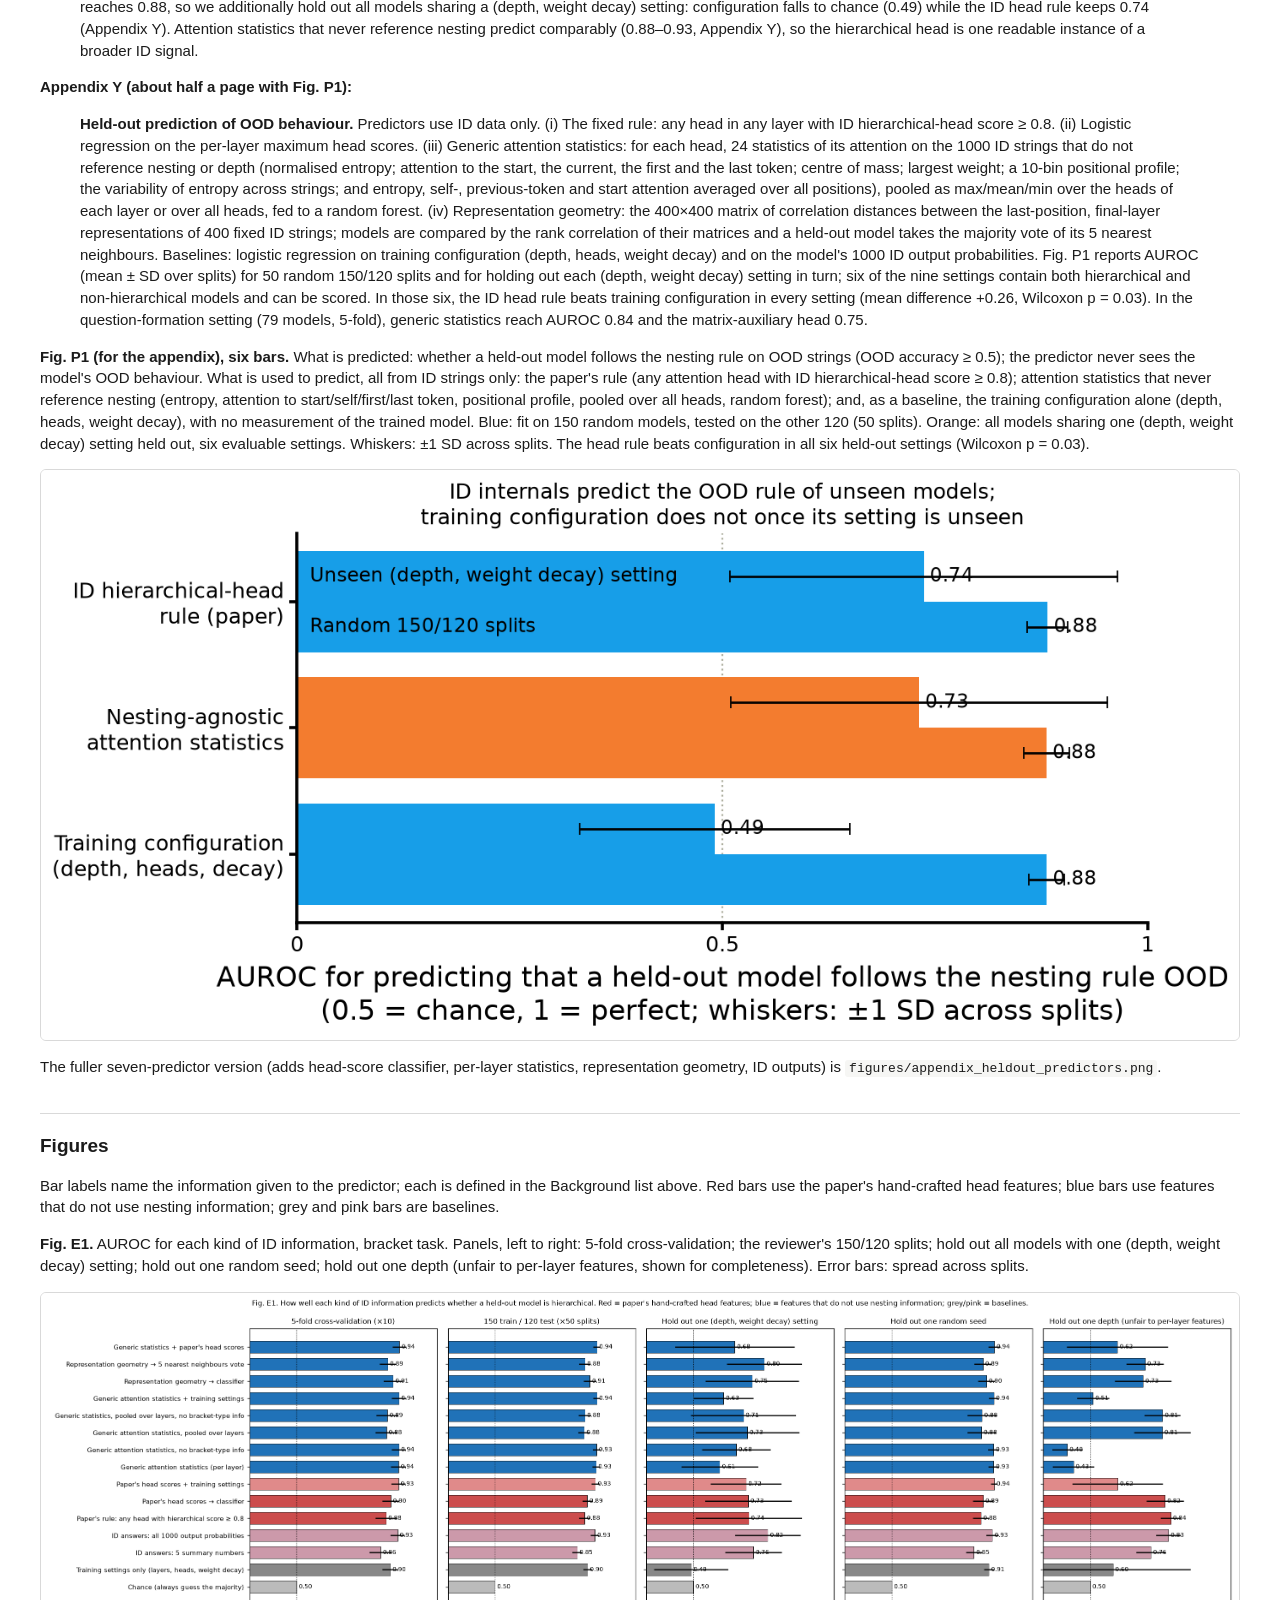
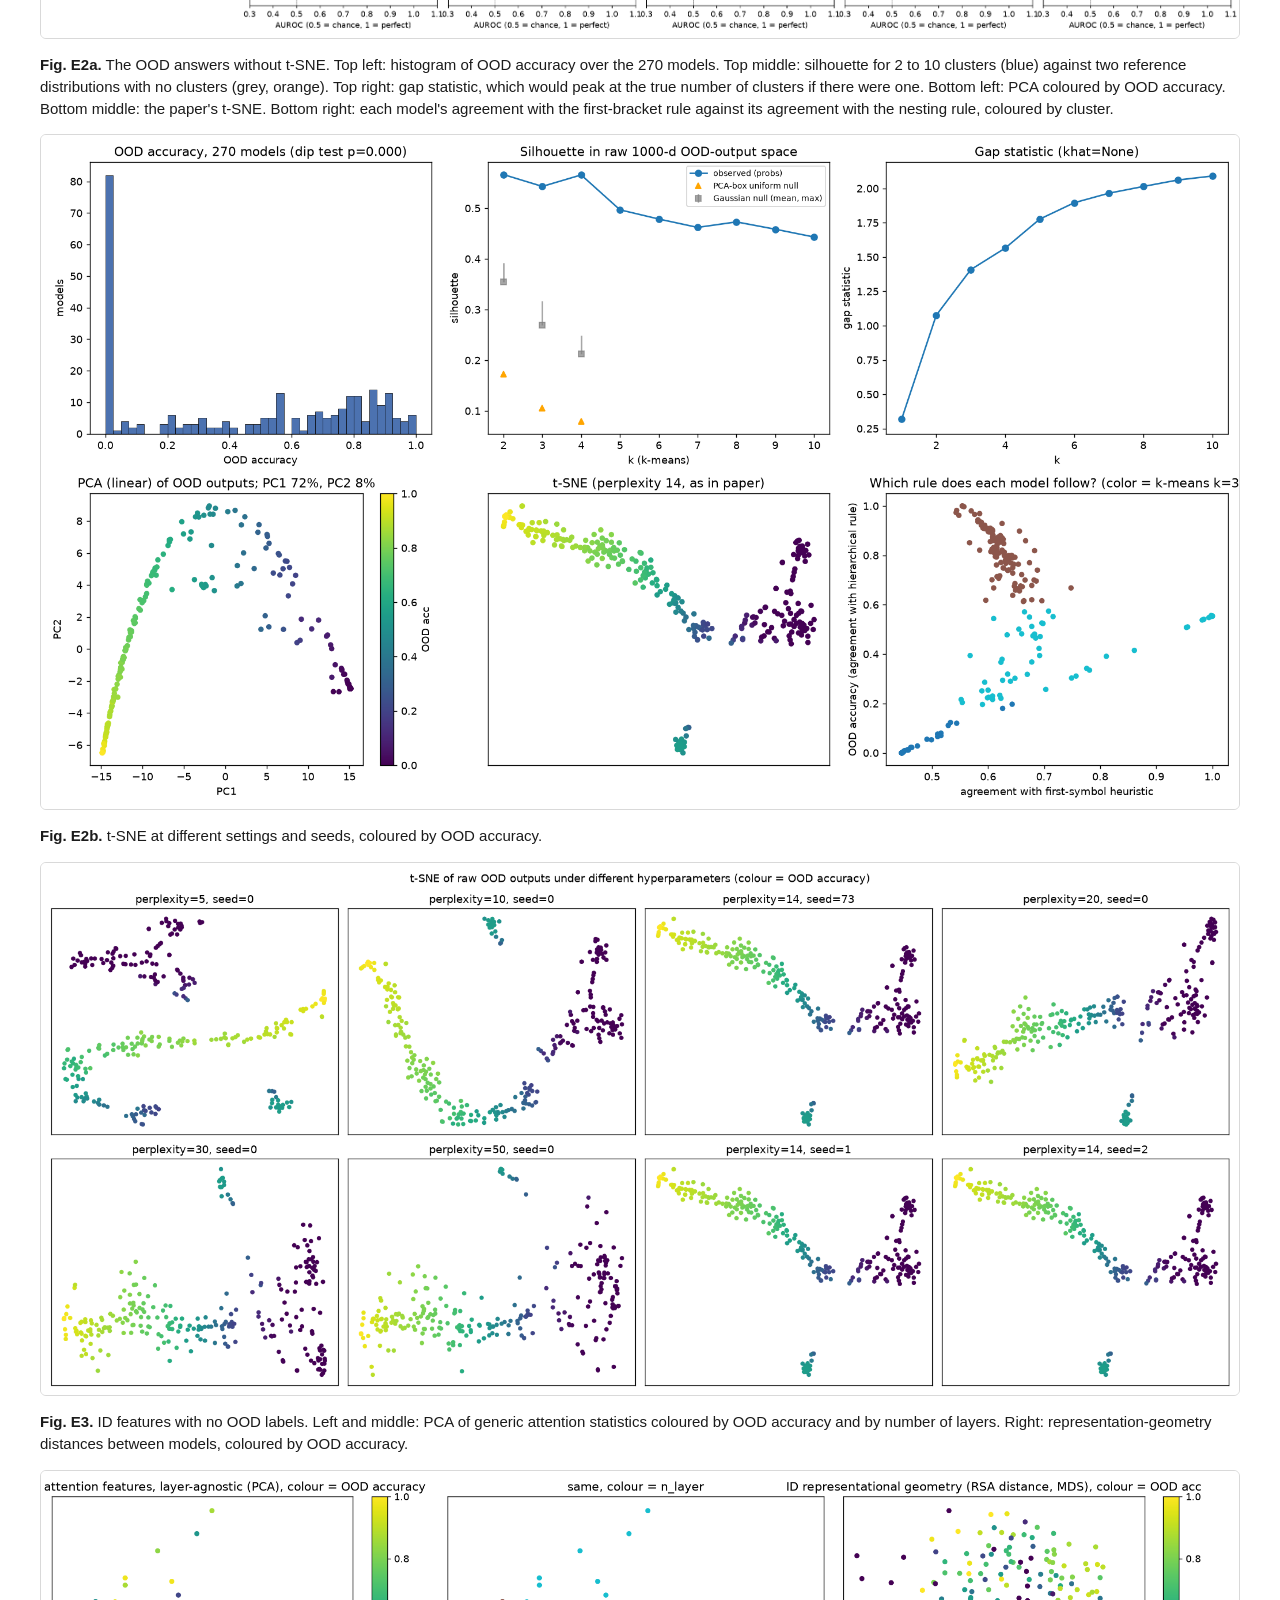
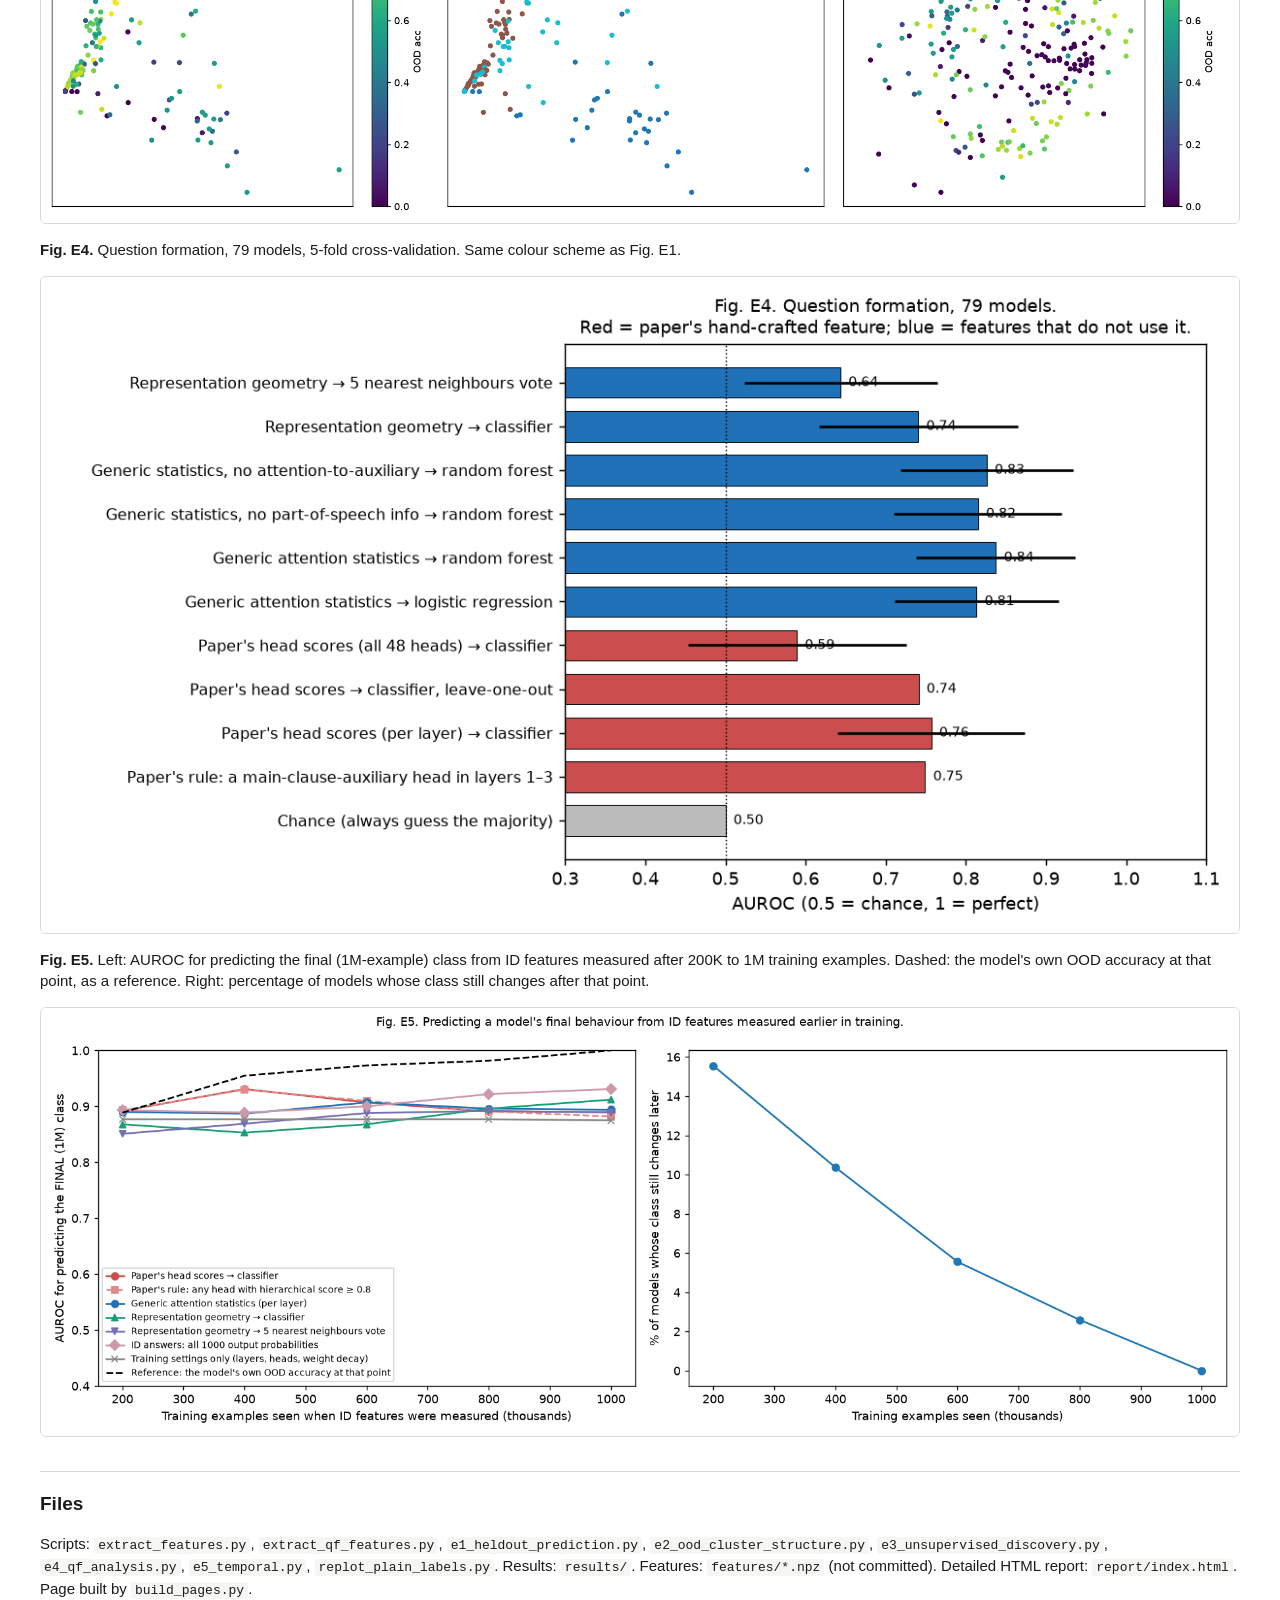
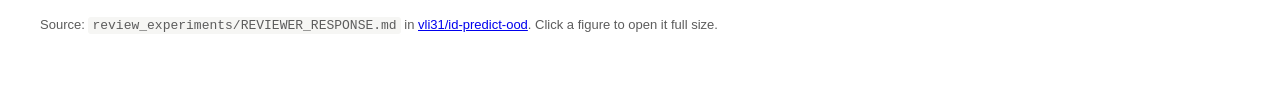
==== commit a923d362: "Update id-predict-ood reviewer-response page" ====
--- a/id-predict-ood-reviews/index.html
+++ b/id-predict-ood-reviews/index.html
@@ -144,10 +144,11 @@
 </blockquote>
 <p><strong>Appendix Y (about half a page with Fig. P1):</strong></p>
 <blockquote>
-<p><strong>Held-out prediction of OOD behaviour.</strong> Predictors use ID data only. (i) The fixed rule: any head in any layer with ID hierarchical-head score ≥ 0.8. (ii) Logistic regression on the per-layer maximum head scores. (iii) Generic attention statistics: for each head, 24 statistics of its attention on the 1000 ID strings that do not reference nesting or depth (normalised entropy; attention to the start, the current, the first and the last token; centre of mass; largest weight; a 10-bin positional profile; the variability of entropy across strings; and entropy, self-, previous-token and start attention averaged over all positions), pooled as max/mean/min over the heads of each layer or over all heads, fed to a random forest. (iv) Representation geometry: the 400×400 matrix of correlation distances between the last-position, final-layer representations of 400 fixed ID strings; models are compared by the rank correlation of their matrices and a held-out model takes the majority vote of its 5 nearest neighbours. Baselines: logistic regression on training configuration (depth, heads, weight decay) and on the model's 1000 ID output probabilities. Fig. P1 reports AUROC (mean ± SD over splits) for 50 random 150/120 splits and for holding out each of the nine (depth, weight decay) settings in turn. In the question-formation setting (79 models, 5-fold), generic statistics reach AUROC 0.84 and the matrix-auxiliary head 0.75.</p>
+<p><strong>Held-out prediction of OOD behaviour.</strong> Predictors use ID data only. (i) The fixed rule: any head in any layer with ID hierarchical-head score ≥ 0.8. (ii) Logistic regression on the per-layer maximum head scores. (iii) Generic attention statistics: for each head, 24 statistics of its attention on the 1000 ID strings that do not reference nesting or depth (normalised entropy; attention to the start, the current, the first and the last token; centre of mass; largest weight; a 10-bin positional profile; the variability of entropy across strings; and entropy, self-, previous-token and start attention averaged over all positions), pooled as max/mean/min over the heads of each layer or over all heads, fed to a random forest. (iv) Representation geometry: the 400×400 matrix of correlation distances between the last-position, final-layer representations of 400 fixed ID strings; models are compared by the rank correlation of their matrices and a held-out model takes the majority vote of its 5 nearest neighbours. Baselines: logistic regression on training configuration (depth, heads, weight decay) and on the model's 1000 ID output probabilities. Fig. P1 reports AUROC (mean ± SD over splits) for 50 random 150/120 splits and for holding out each (depth, weight decay) setting in turn; six of the nine settings contain both hierarchical and non-hierarchical models and can be scored. In those six, the ID head rule beats training configuration in every setting (mean difference +0.26, Wilcoxon p = 0.03). In the question-formation setting (79 models, 5-fold), generic statistics reach AUROC 0.84 and the matrix-auxiliary head 0.75.</p>
 </blockquote>
-<p><strong>Fig. P1 (for the appendix).</strong> Simplest form: one dot per predictor, whiskers = ±1 SD across splits, two panels for the two evaluation schemes. Blue = the paper's predictor, teal = other ID internals, black = baselines. Chance is the dotted line.</p>
-<p><a href="figures/appendix_heldout_predictors.png" target="_blank"><img alt="P1" src="figures/appendix_heldout_predictors.png" loading="lazy"/></a></p>
+<p><strong>Fig. P1 (for the appendix), six bars.</strong> What is predicted: whether a held-out model follows the nesting rule on OOD strings (OOD accuracy ≥ 0.5); the predictor never sees the model's OOD behaviour. What is used to predict, all from ID strings only: the paper's rule (any attention head with ID hierarchical-head score ≥ 0.8); attention statistics that never reference nesting (entropy, attention to start/self/first/last token, positional profile, pooled over all heads, random forest); and, as a baseline, the training configuration alone (depth, heads, weight decay), with no measurement of the trained model. Blue: fit on 150 random models, tested on the other 120 (50 splits). Orange: all models sharing one (depth, weight decay) setting held out, six evaluable settings. Whiskers: ±1 SD across splits. The head rule beats configuration in all six held-out settings (Wilcoxon p = 0.03).</p>
+<p><a href="figures/paper_heldout_6bars.png" target="_blank"><img alt="P1" src="figures/paper_heldout_6bars.png" loading="lazy"/></a></p>
+<p>The fuller seven-predictor version (adds head-score classifier, per-layer statistics, representation geometry, ID outputs) is <code>figures/appendix_heldout_predictors.png</code>.</p>
 <h2>Figures</h2>
 <p>Bar labels name the information given to the predictor; each is defined in the Background list above. Red bars use the paper's hand-crafted head features; blue bars use features that do not use nesting information; grey and pink bars are baselines.</p>
 <p><strong>Fig. E1.</strong> AUROC for each kind of ID information, bracket task. Panels, left to right: 5-fold cross-validation; the reviewer's 150/120 splits; hold out all models with one (depth, weight decay) setting; hold out one random seed; hold out one depth (unfair to per-layer features, shown for completeness). Error bars: spread across splits.</p>
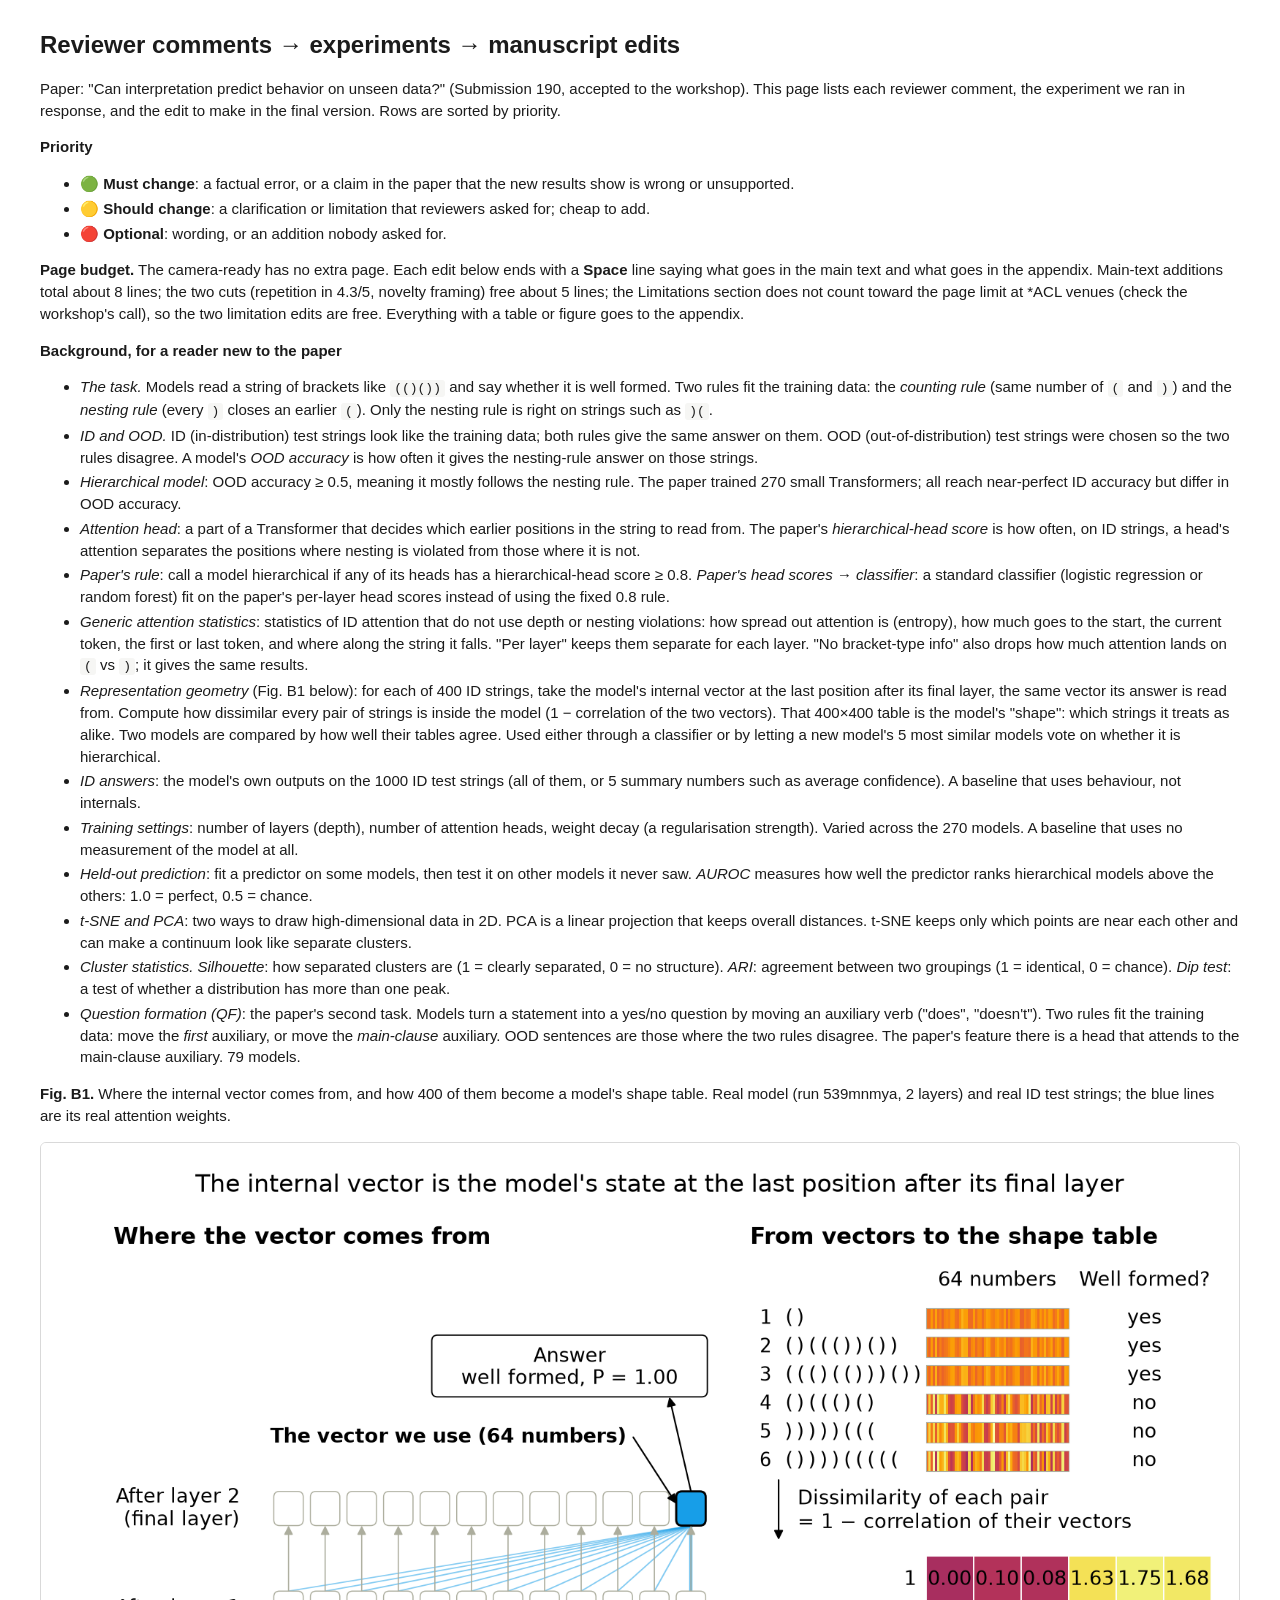
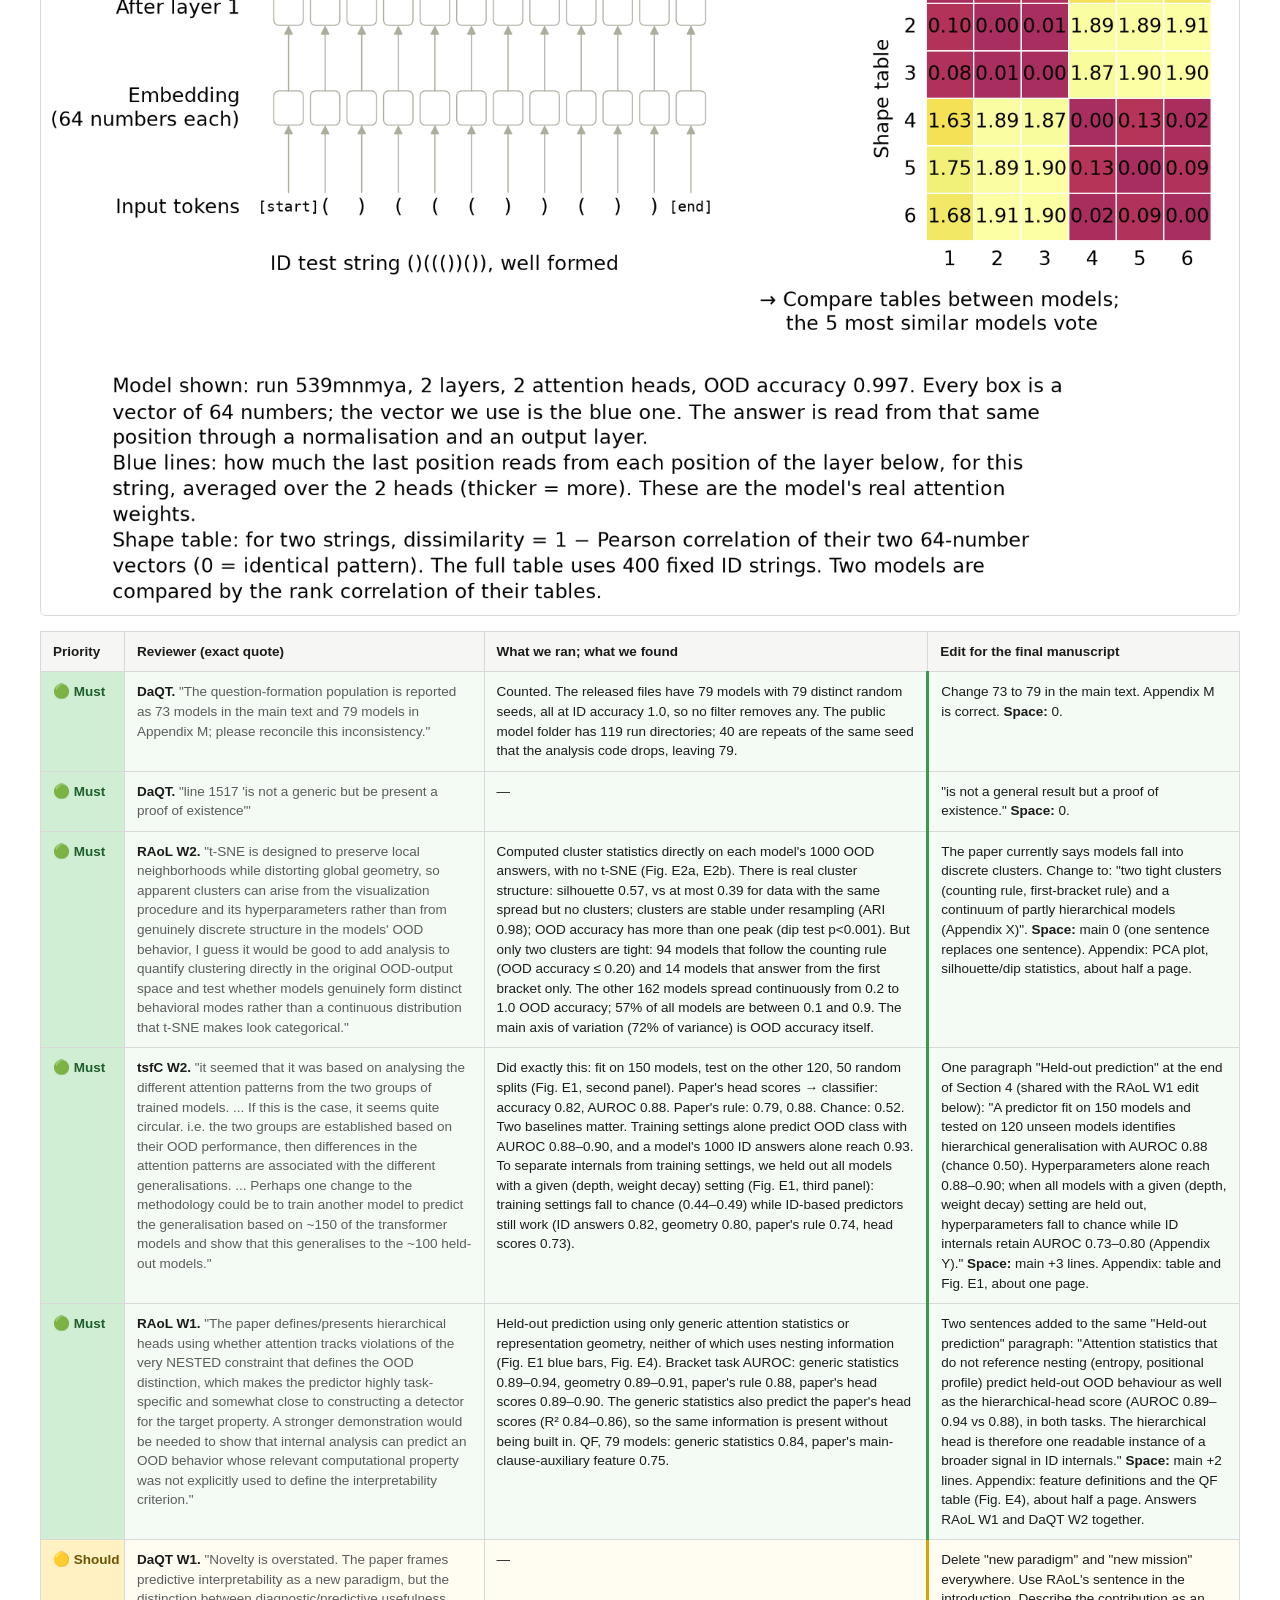
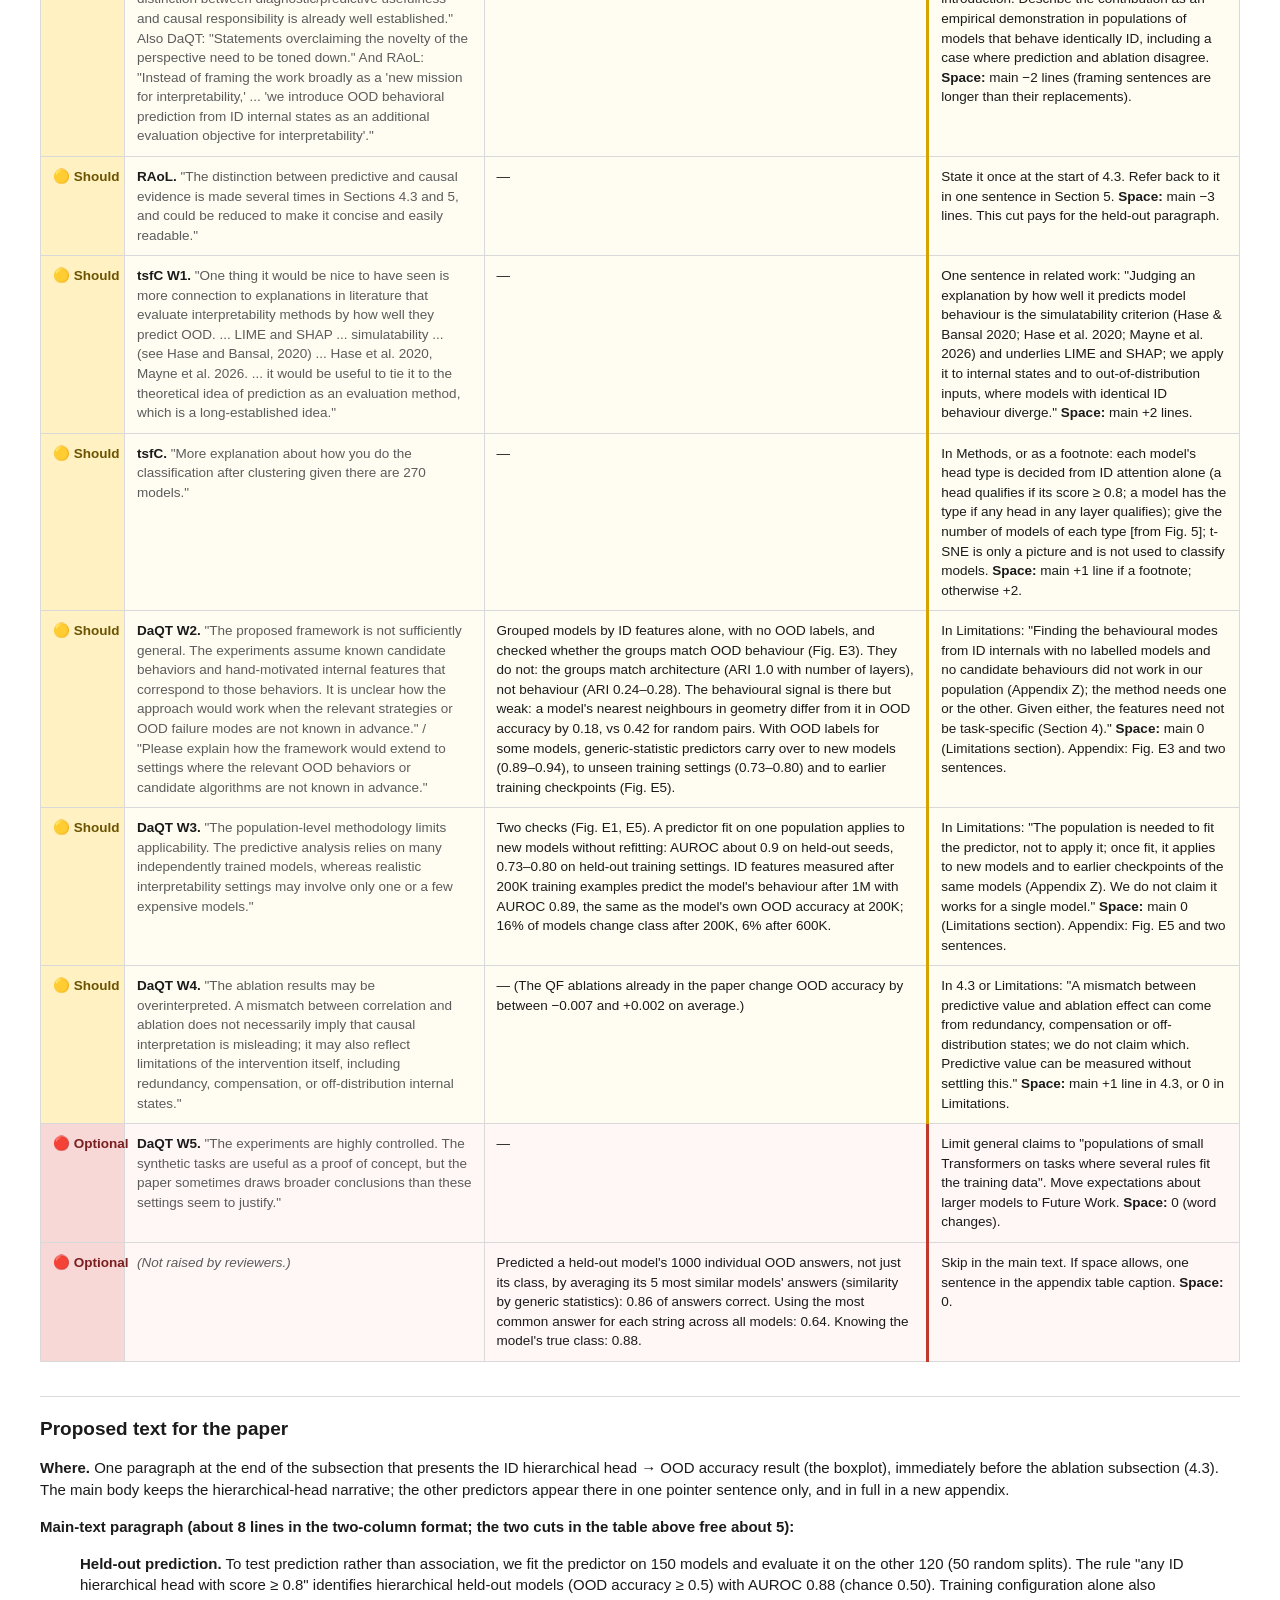
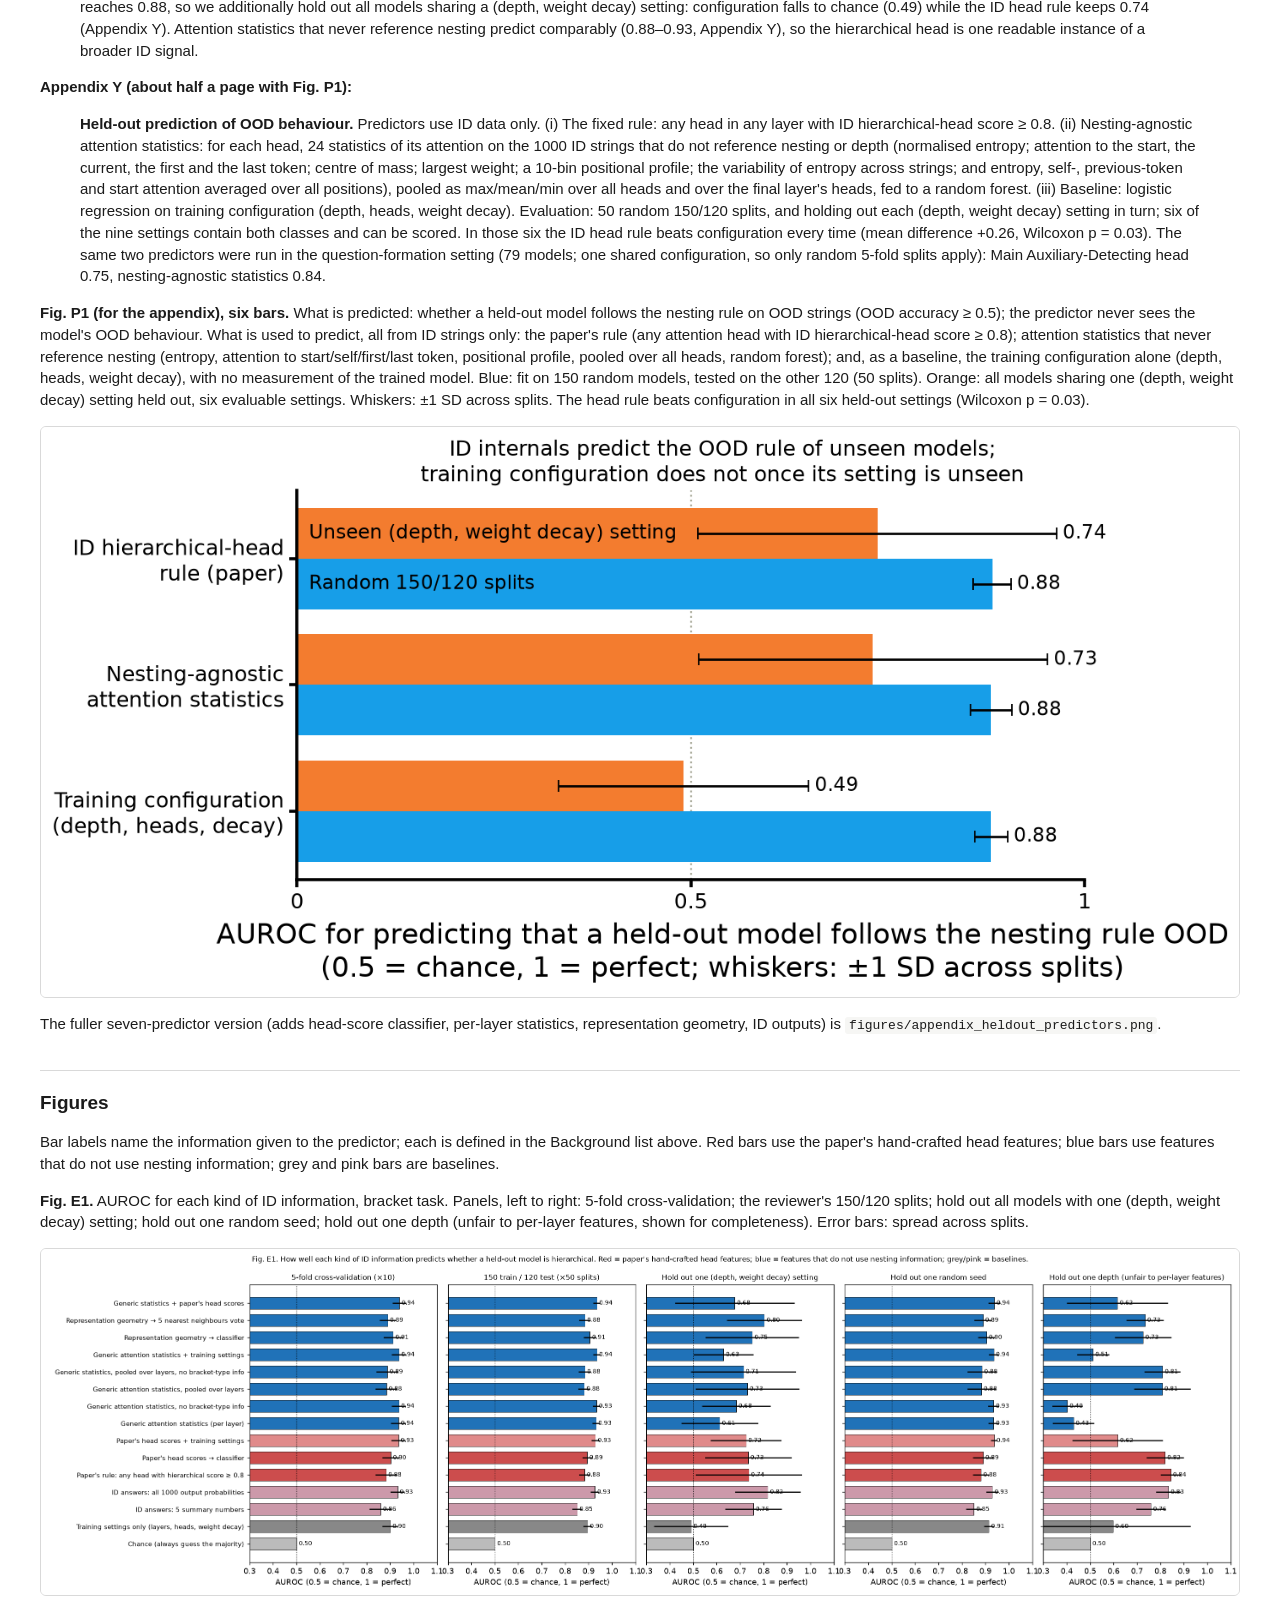
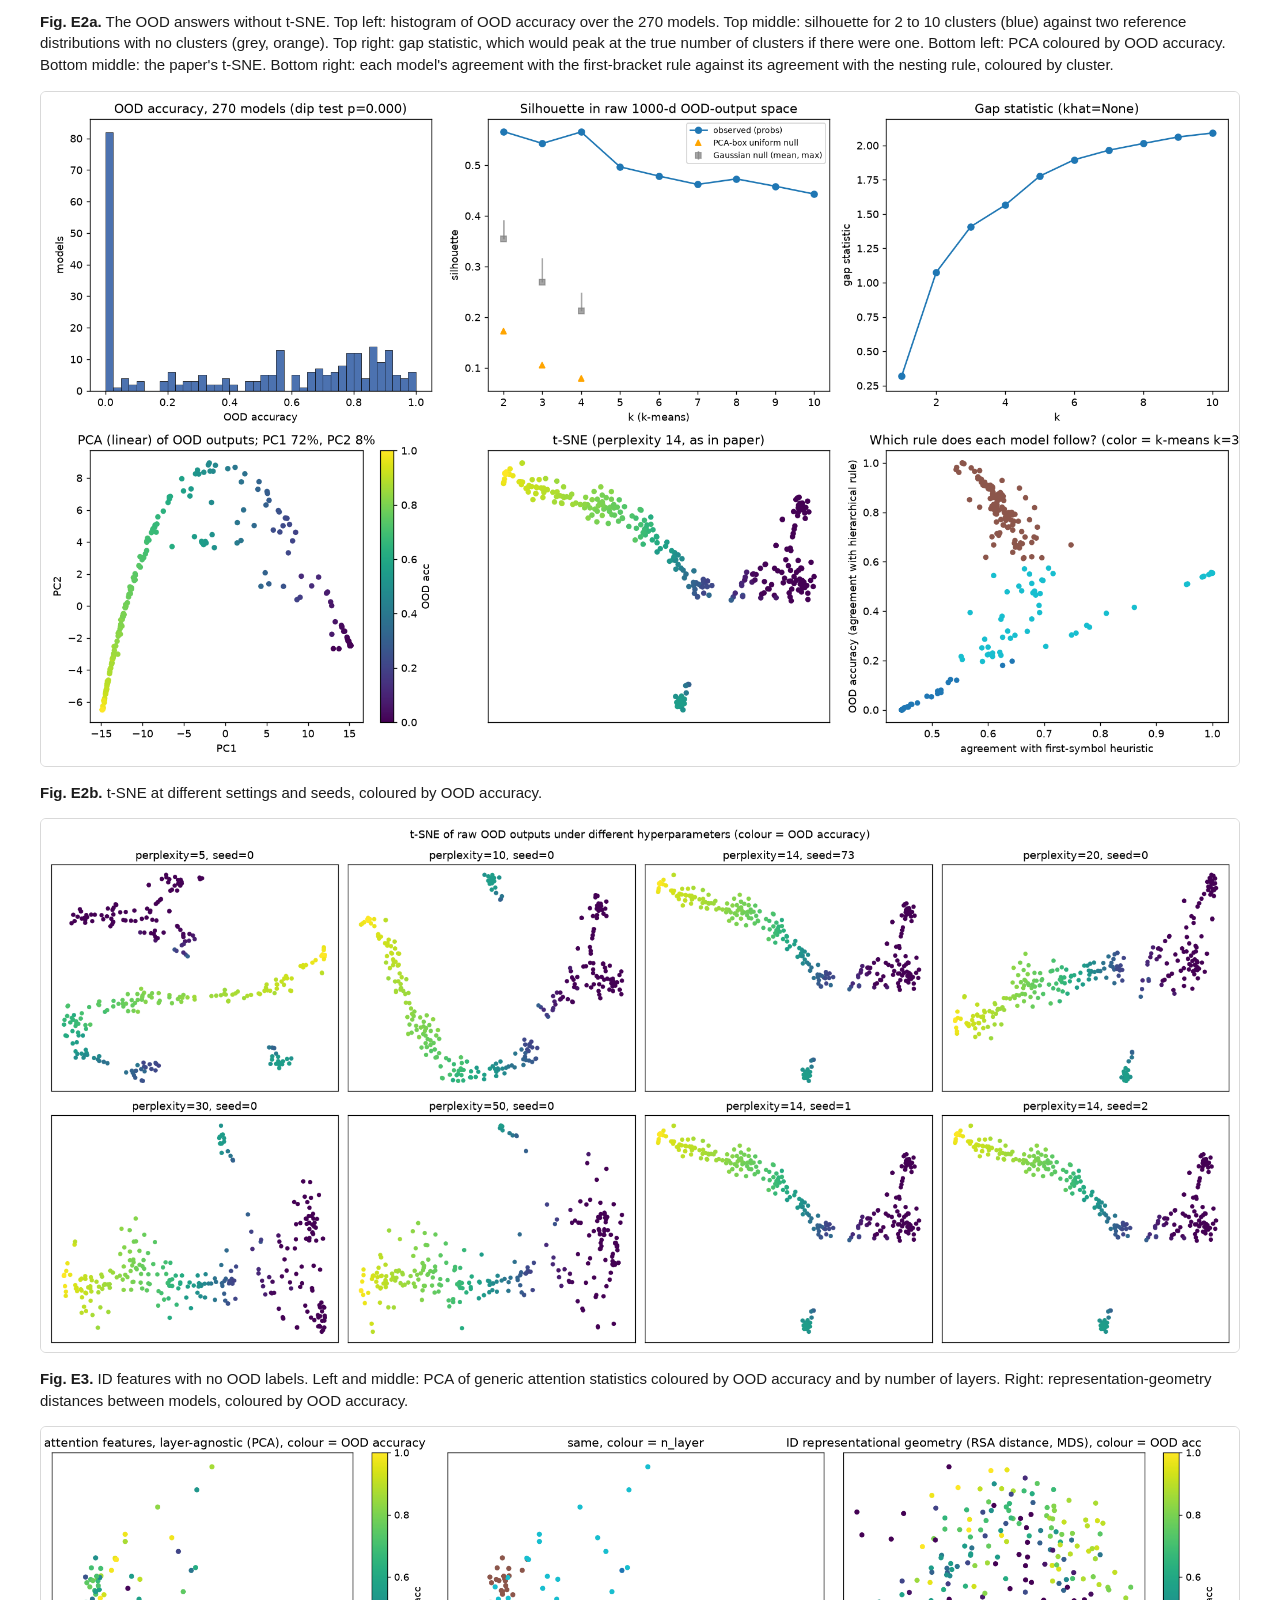
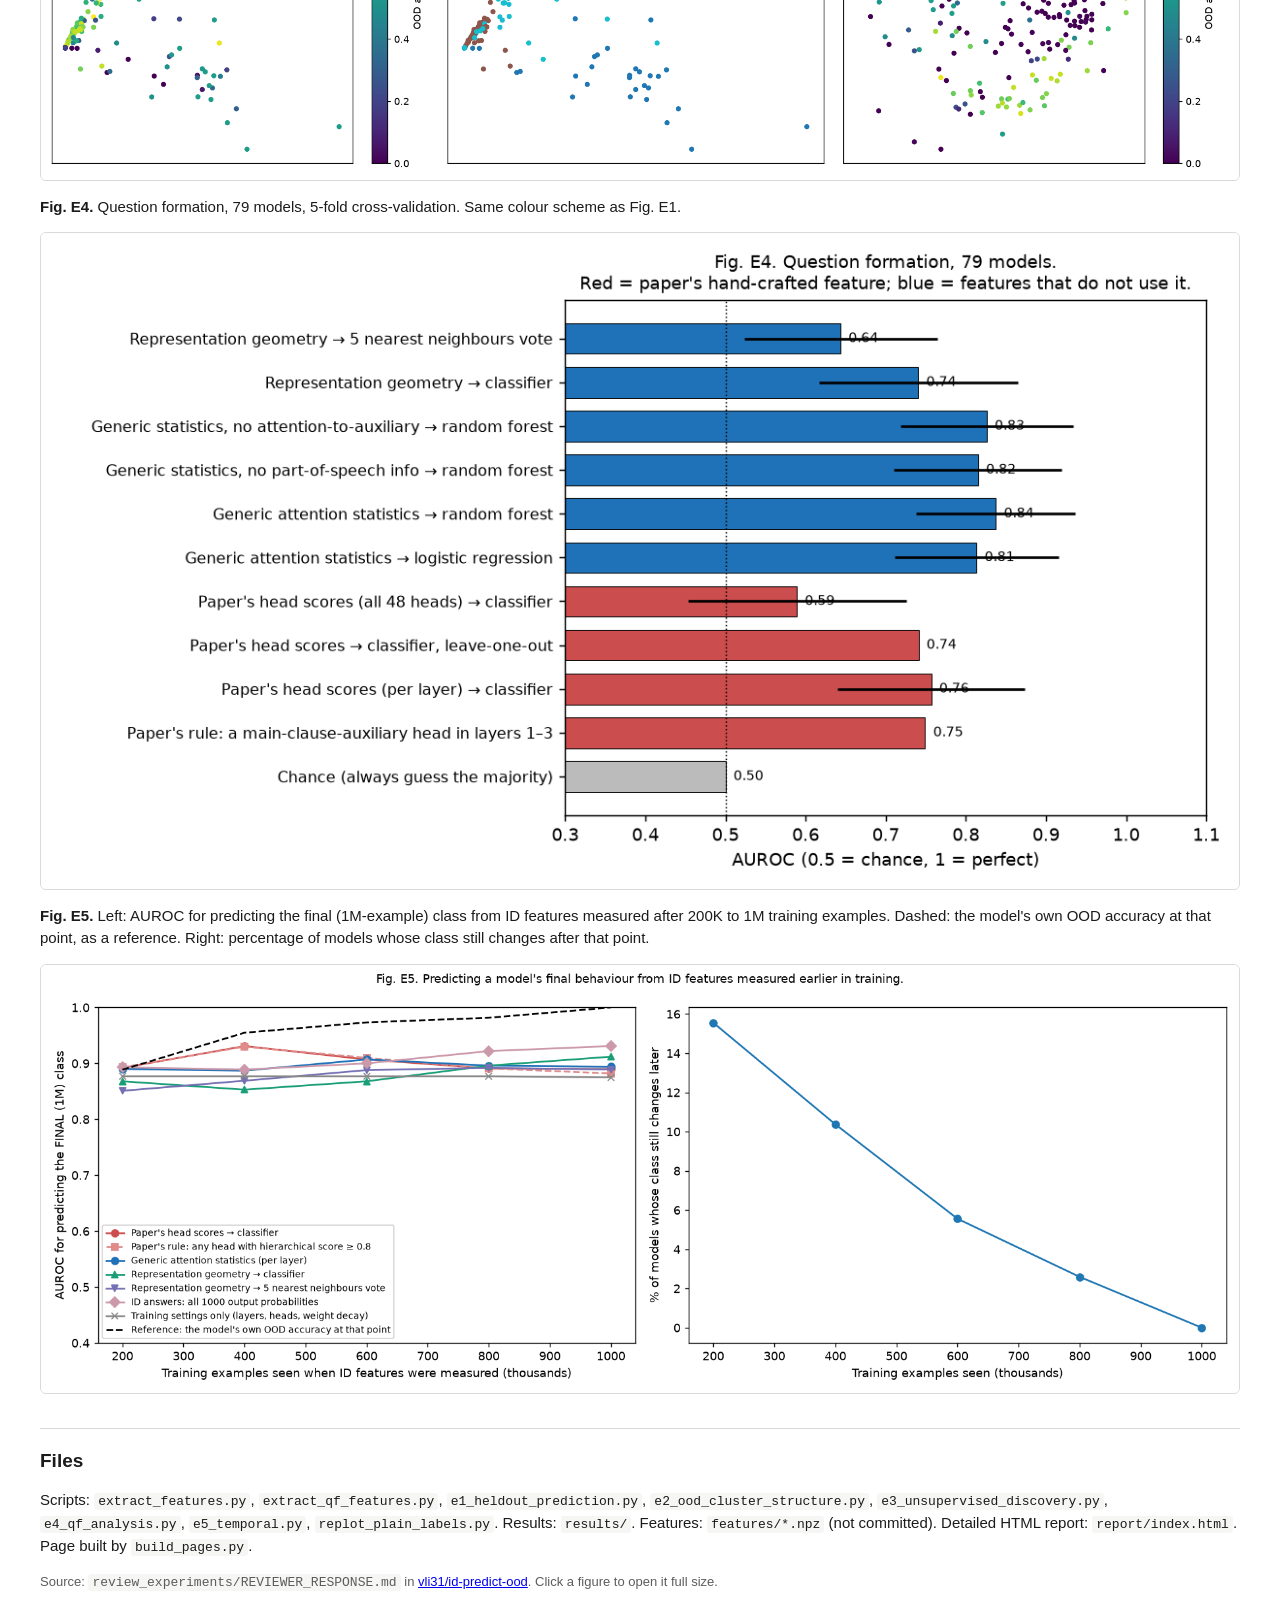
==== commit 0e2ba847: "Update id-predict-ood reviewer-response page" ====
--- a/id-predict-ood-reviews/index.html
+++ b/id-predict-ood-reviews/index.html
@@ -144,7 +144,7 @@
 </blockquote>
 <p><strong>Appendix Y (about half a page with Fig. P1):</strong></p>
 <blockquote>
-<p><strong>Held-out prediction of OOD behaviour.</strong> Predictors use ID data only. (i) The fixed rule: any head in any layer with ID hierarchical-head score ≥ 0.8. (ii) Logistic regression on the per-layer maximum head scores. (iii) Generic attention statistics: for each head, 24 statistics of its attention on the 1000 ID strings that do not reference nesting or depth (normalised entropy; attention to the start, the current, the first and the last token; centre of mass; largest weight; a 10-bin positional profile; the variability of entropy across strings; and entropy, self-, previous-token and start attention averaged over all positions), pooled as max/mean/min over the heads of each layer or over all heads, fed to a random forest. (iv) Representation geometry: the 400×400 matrix of correlation distances between the last-position, final-layer representations of 400 fixed ID strings; models are compared by the rank correlation of their matrices and a held-out model takes the majority vote of its 5 nearest neighbours. Baselines: logistic regression on training configuration (depth, heads, weight decay) and on the model's 1000 ID output probabilities. Fig. P1 reports AUROC (mean ± SD over splits) for 50 random 150/120 splits and for holding out each (depth, weight decay) setting in turn; six of the nine settings contain both hierarchical and non-hierarchical models and can be scored. In those six, the ID head rule beats training configuration in every setting (mean difference +0.26, Wilcoxon p = 0.03). In the question-formation setting (79 models, 5-fold), generic statistics reach AUROC 0.84 and the matrix-auxiliary head 0.75.</p>
+<p><strong>Held-out prediction of OOD behaviour.</strong> Predictors use ID data only. (i) The fixed rule: any head in any layer with ID hierarchical-head score ≥ 0.8. (ii) Nesting-agnostic attention statistics: for each head, 24 statistics of its attention on the 1000 ID strings that do not reference nesting or depth (normalised entropy; attention to the start, the current, the first and the last token; centre of mass; largest weight; a 10-bin positional profile; the variability of entropy across strings; and entropy, self-, previous-token and start attention averaged over all positions), pooled as max/mean/min over all heads and over the final layer's heads, fed to a random forest. (iii) Baseline: logistic regression on training configuration (depth, heads, weight decay). Evaluation: 50 random 150/120 splits, and holding out each (depth, weight decay) setting in turn; six of the nine settings contain both classes and can be scored. In those six the ID head rule beats configuration every time (mean difference +0.26, Wilcoxon p = 0.03). The same two predictors were run in the question-formation setting (79 models; one shared configuration, so only random 5-fold splits apply): Main Auxiliary-Detecting head 0.75, nesting-agnostic statistics 0.84.</p>
 </blockquote>
 <p><strong>Fig. P1 (for the appendix), six bars.</strong> What is predicted: whether a held-out model follows the nesting rule on OOD strings (OOD accuracy ≥ 0.5); the predictor never sees the model's OOD behaviour. What is used to predict, all from ID strings only: the paper's rule (any attention head with ID hierarchical-head score ≥ 0.8); attention statistics that never reference nesting (entropy, attention to start/self/first/last token, positional profile, pooled over all heads, random forest); and, as a baseline, the training configuration alone (depth, heads, weight decay), with no measurement of the trained model. Blue: fit on 150 random models, tested on the other 120 (50 splits). Orange: all models sharing one (depth, weight decay) setting held out, six evaluable settings. Whiskers: ±1 SD across splits. The head rule beats configuration in all six held-out settings (Wilcoxon p = 0.03).</p>
 <p><a href="figures/paper_heldout_6bars.png" target="_blank"><img alt="P1" src="figures/paper_heldout_6bars.png" loading="lazy"/></a></p>
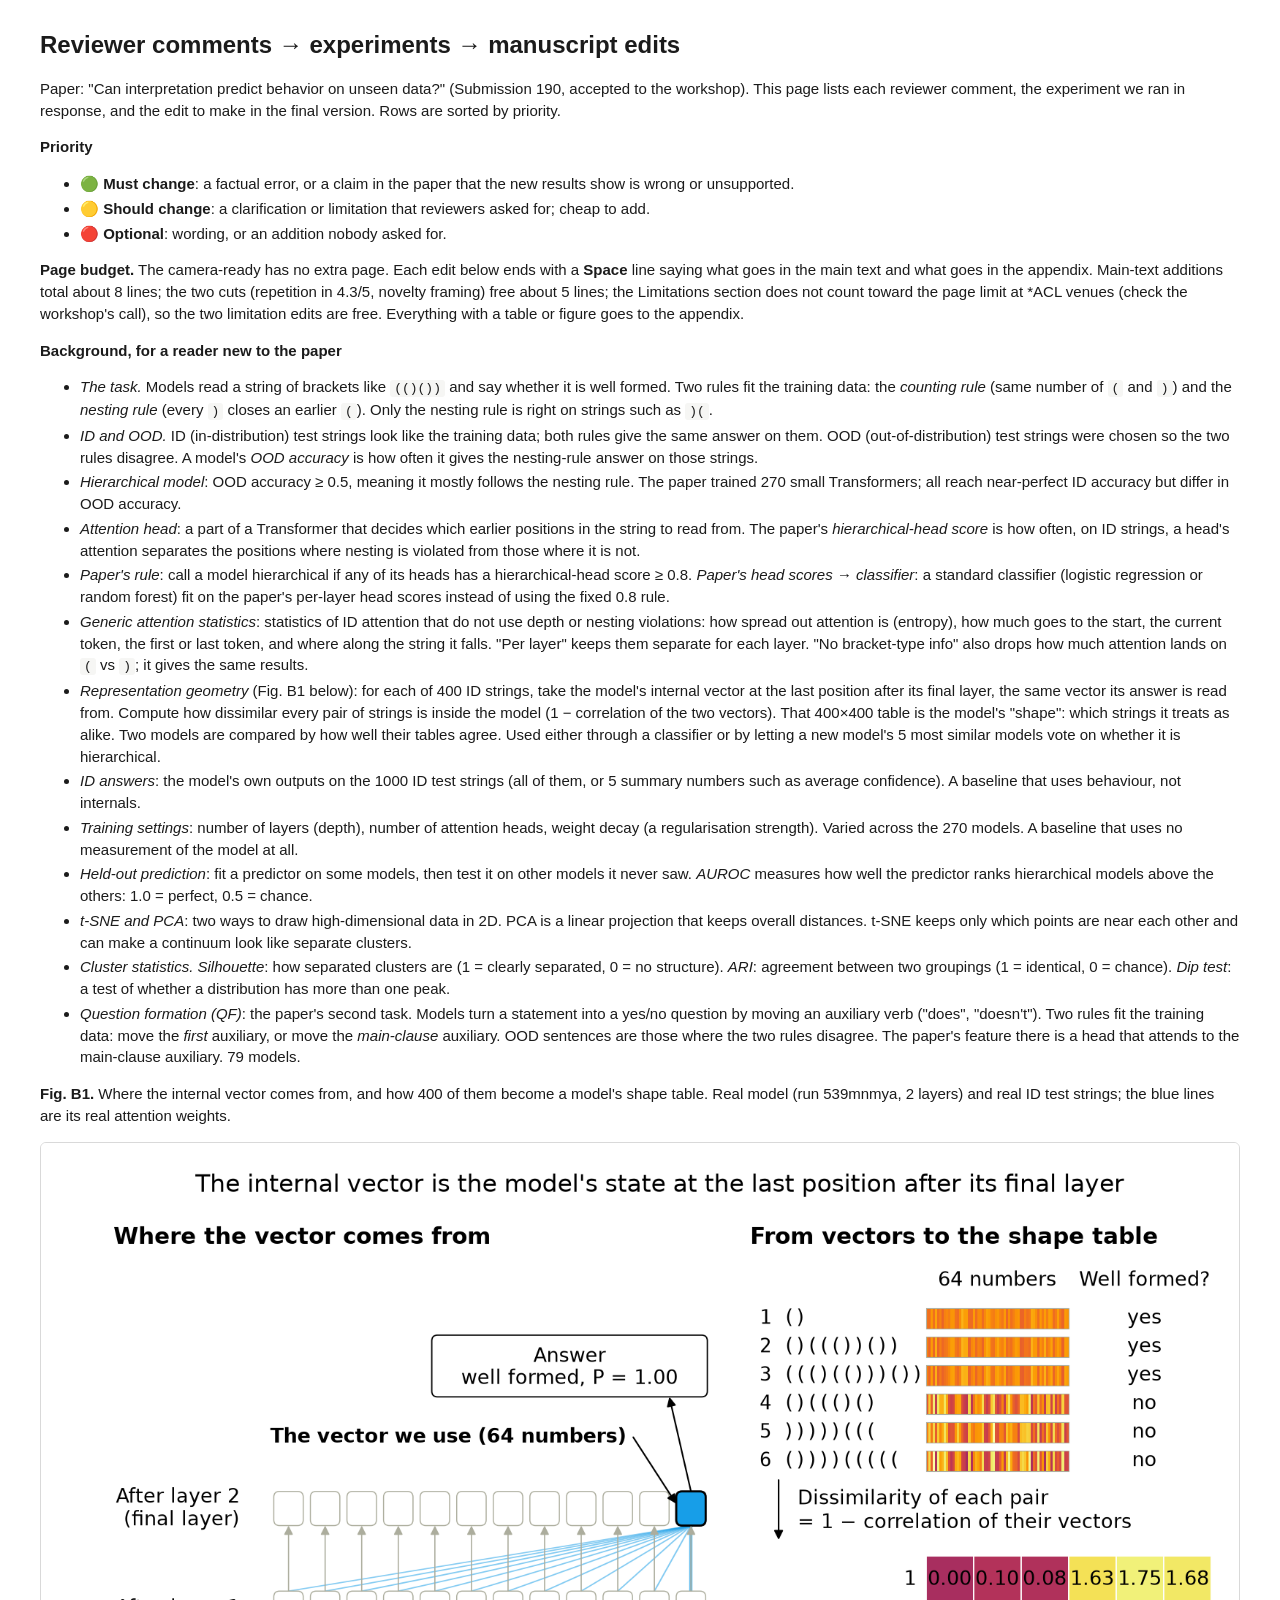
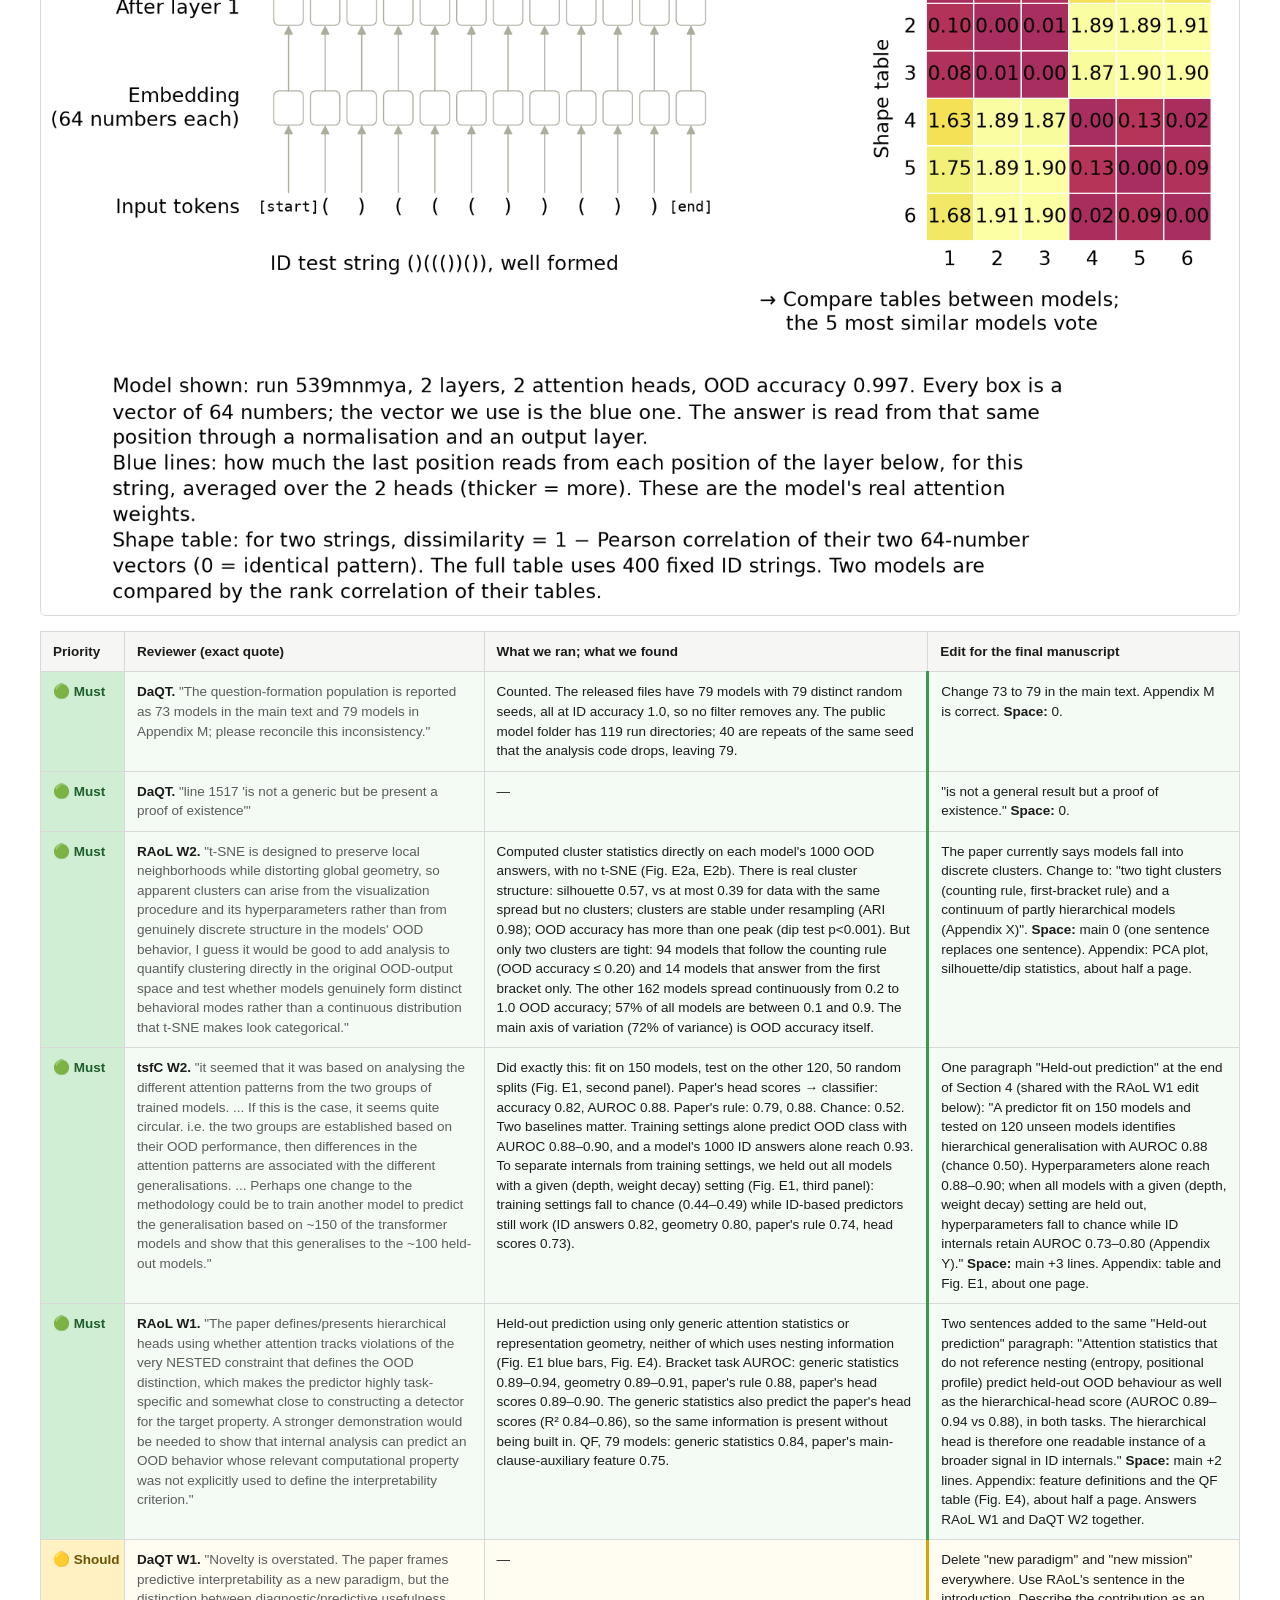
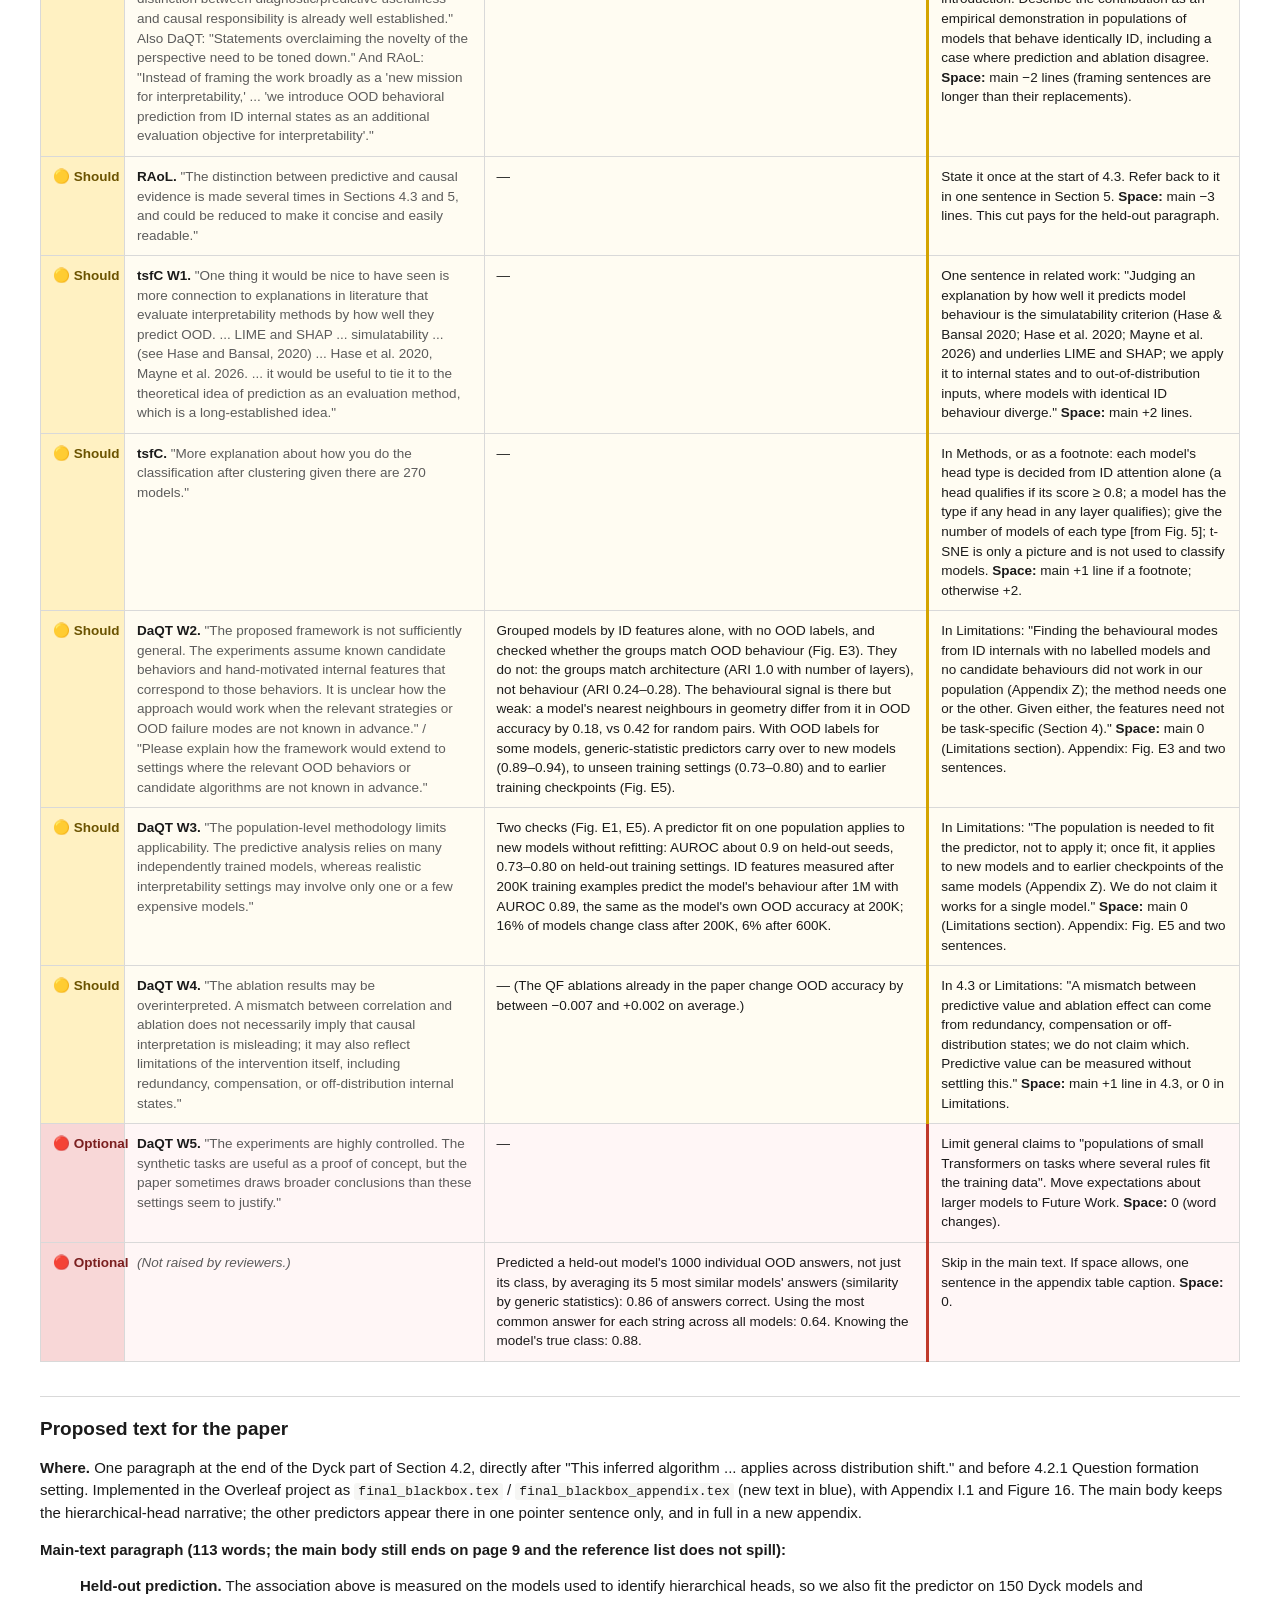
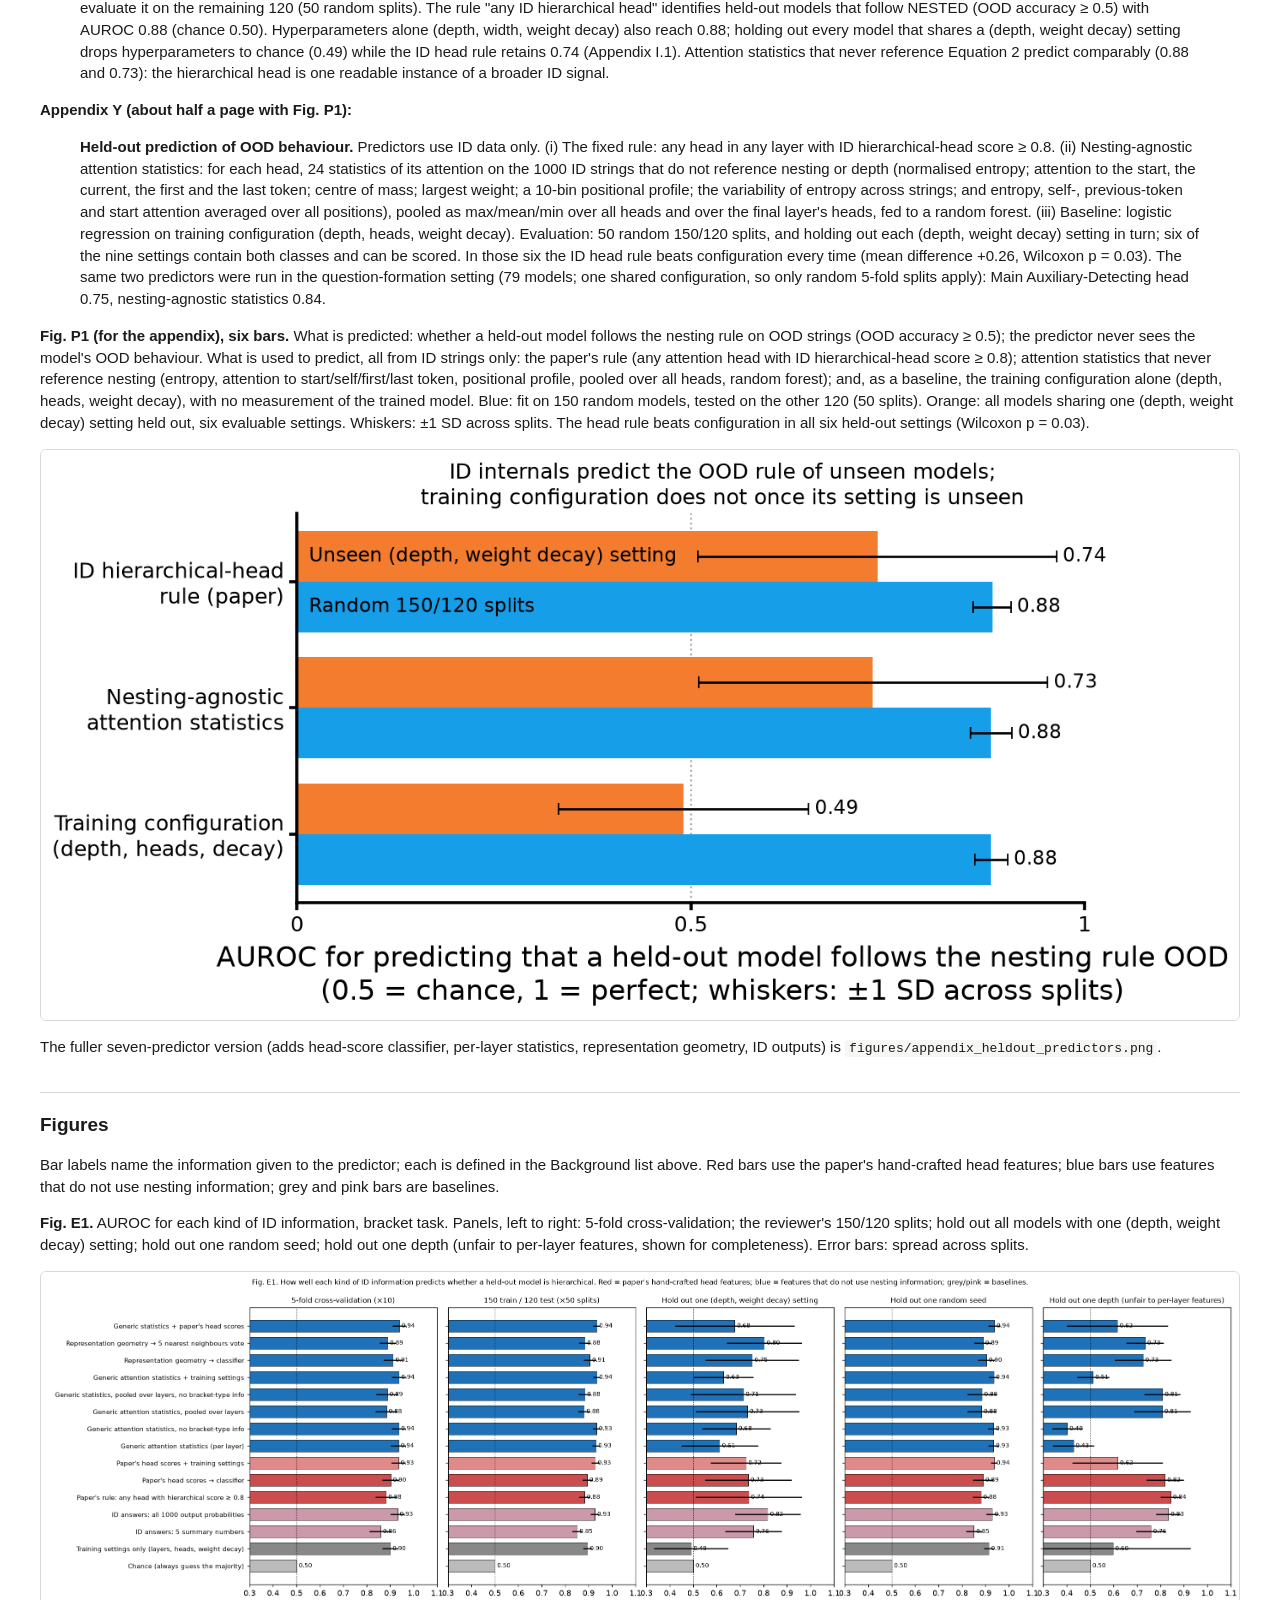
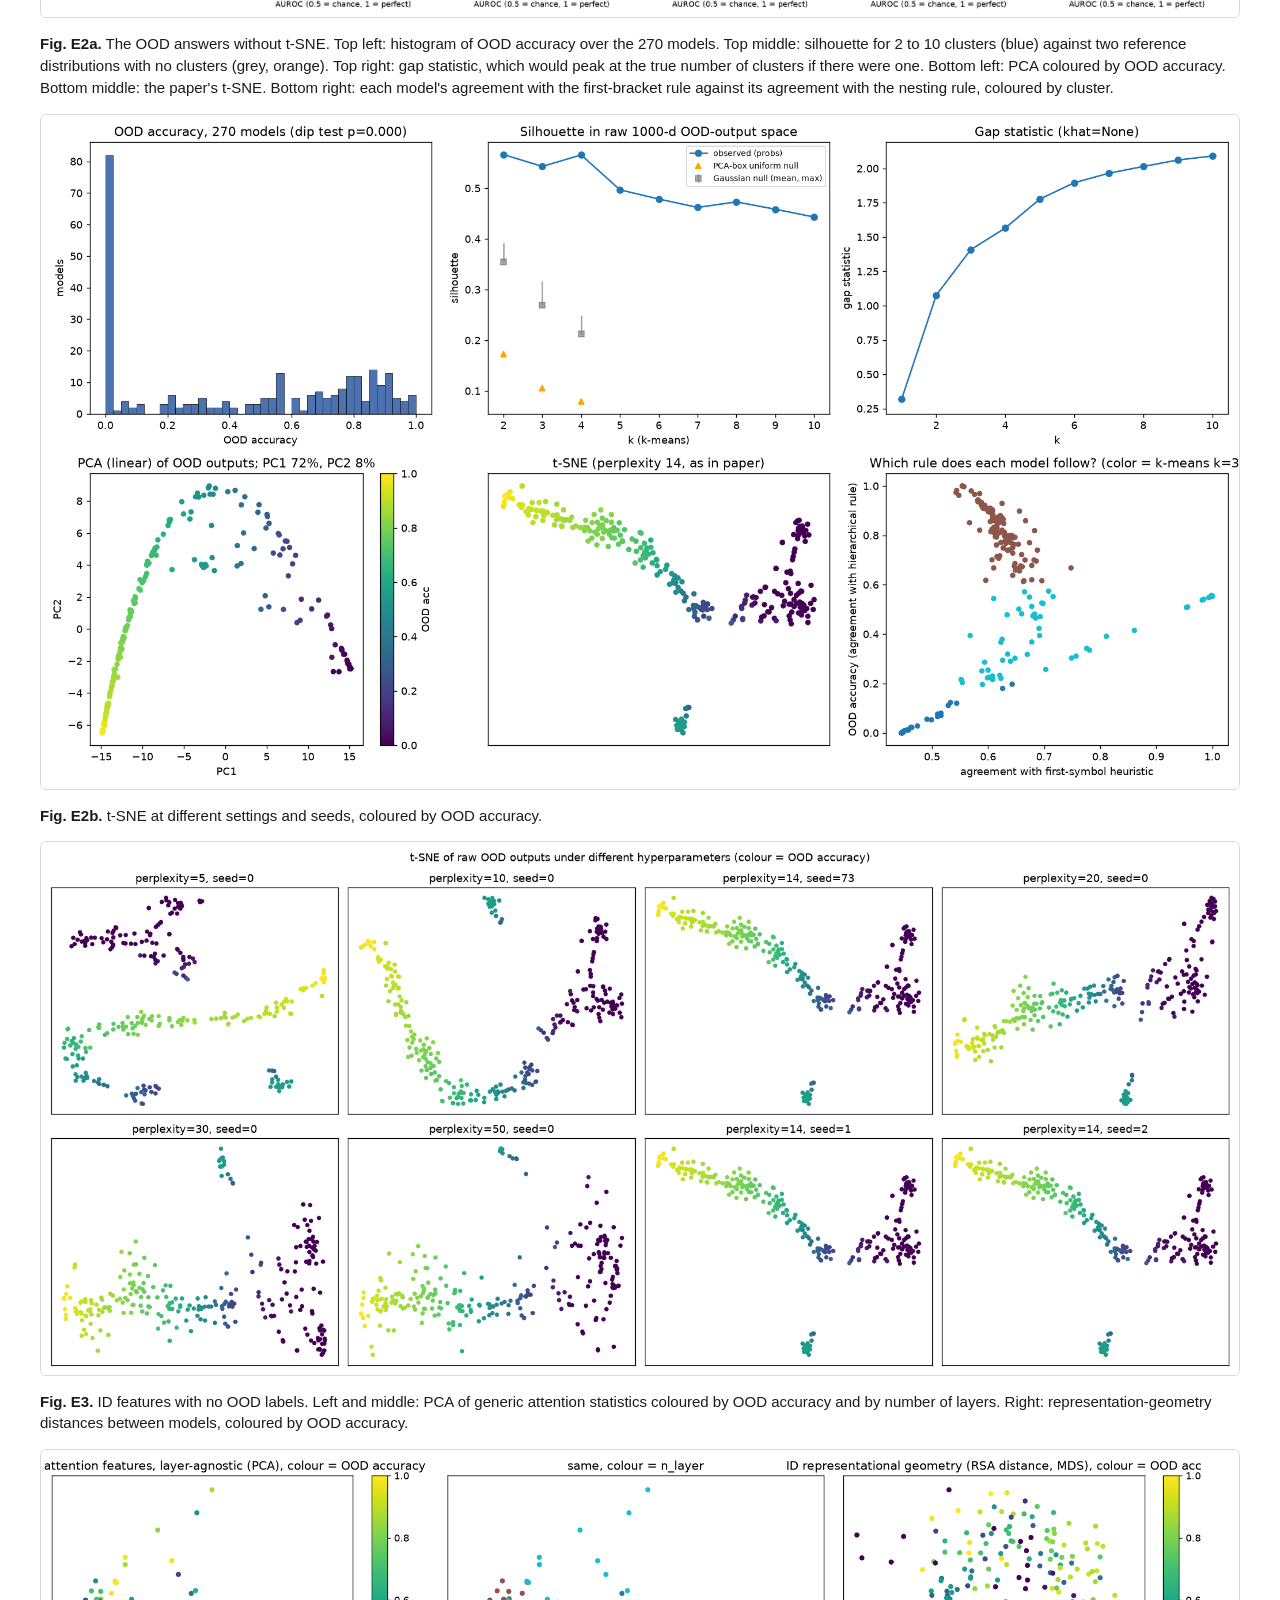
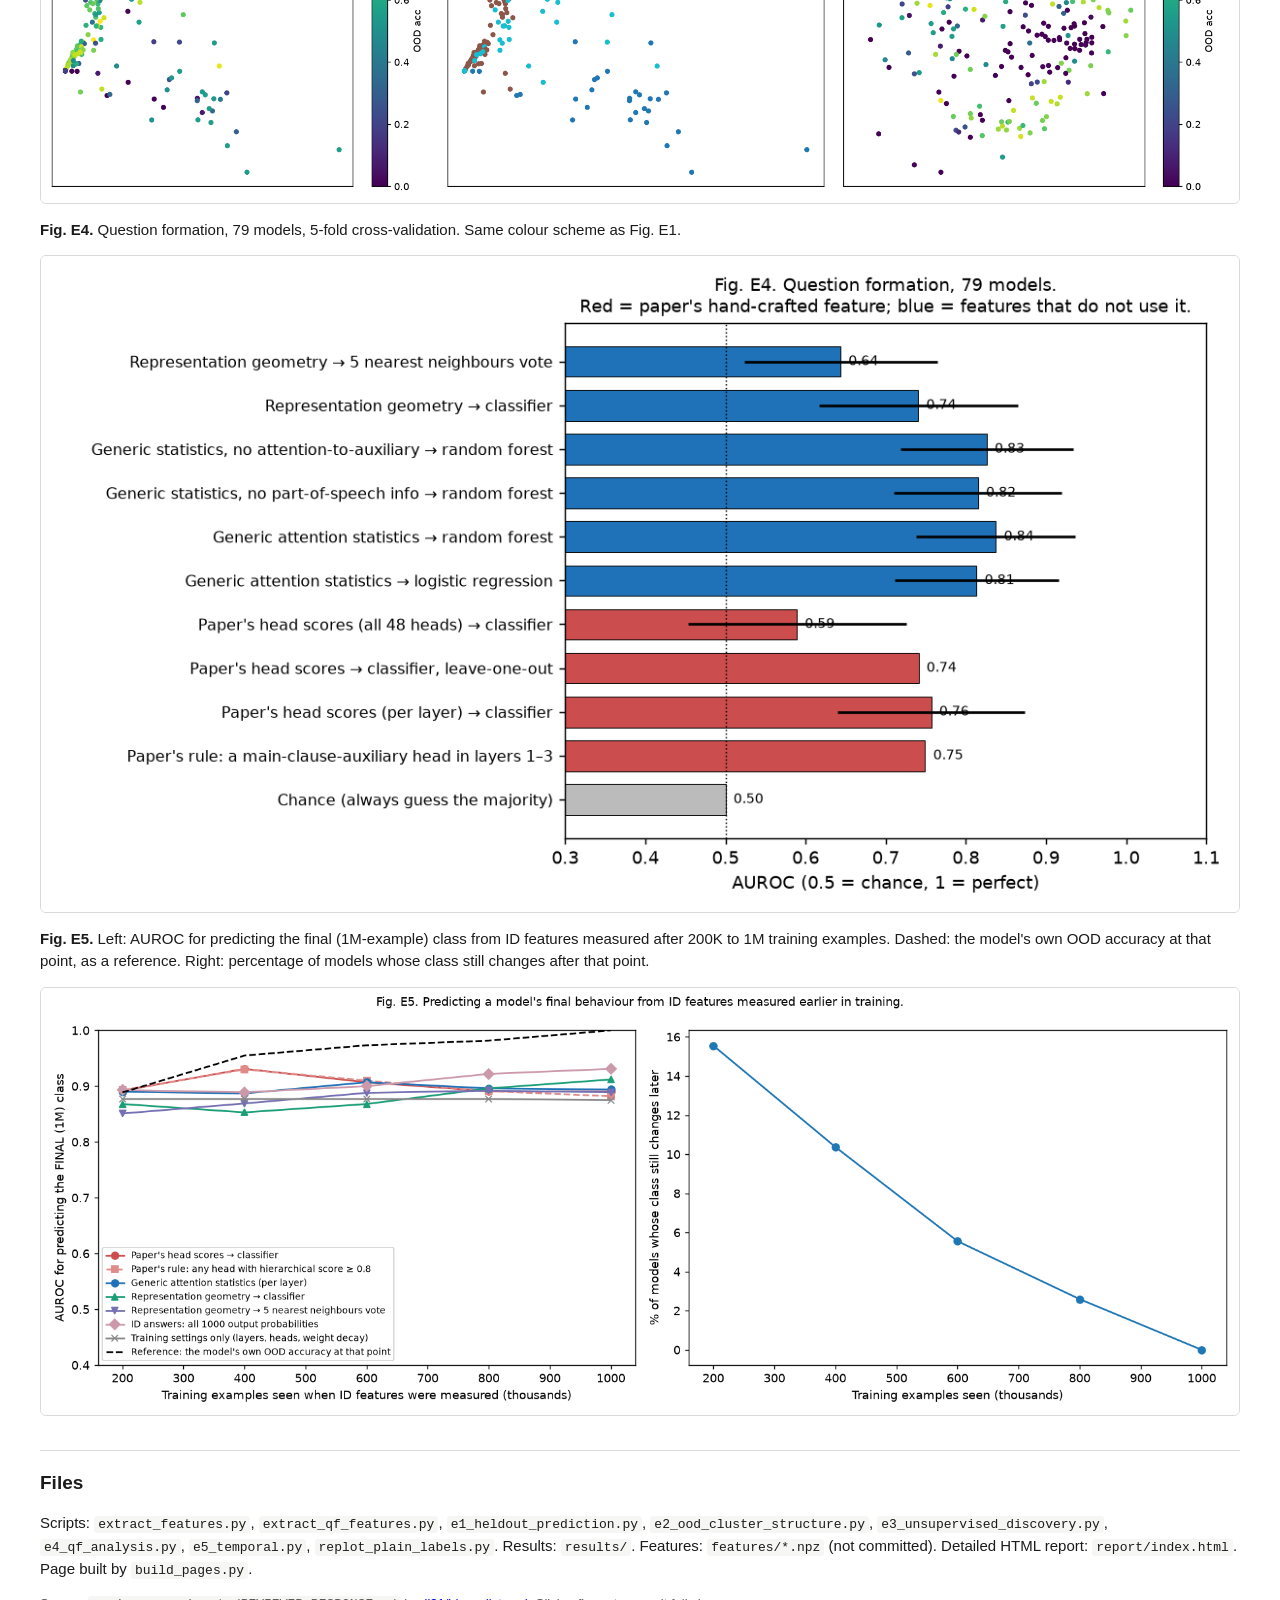
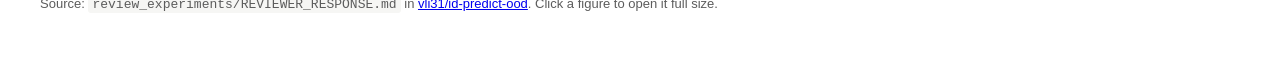
==== commit 2c41b528: "Update id-predict-ood reviewer-response page" ====
--- a/id-predict-ood-reviews/index.html
+++ b/id-predict-ood-reviews/index.html
@@ -137,10 +137,10 @@
 </tbody>
 </table>
 <h2>Proposed text for the paper</h2>
-<p><strong>Where.</strong> One paragraph at the end of the subsection that presents the ID hierarchical head → OOD accuracy result (the boxplot), immediately before the ablation subsection (4.3). The main body keeps the hierarchical-head narrative; the other predictors appear there in one pointer sentence only, and in full in a new appendix.</p>
-<p><strong>Main-text paragraph (about 8 lines in the two-column format; the two cuts in the table above free about 5):</strong></p>
+<p><strong>Where.</strong> One paragraph at the end of the Dyck part of Section 4.2, directly after "This inferred algorithm ... applies across distribution shift." and before 4.2.1 Question formation setting. Implemented in the Overleaf project as <code>final_blackbox.tex</code> / <code>final_blackbox_appendix.tex</code> (new text in blue), with Appendix I.1 and Figure 16. The main body keeps the hierarchical-head narrative; the other predictors appear there in one pointer sentence only, and in full in a new appendix.</p>
+<p><strong>Main-text paragraph (113 words; the main body still ends on page 9 and the reference list does not spill):</strong></p>
 <blockquote>
-<p><strong>Held-out prediction.</strong> To test prediction rather than association, we fit the predictor on 150 models and evaluate it on the other 120 (50 random splits). The rule "any ID hierarchical head with score ≥ 0.8" identifies hierarchical held-out models (OOD accuracy ≥ 0.5) with AUROC 0.88 (chance 0.50). Training configuration alone also reaches 0.88, so we additionally hold out all models sharing a (depth, weight decay) setting: configuration falls to chance (0.49) while the ID head rule keeps 0.74 (Appendix Y). Attention statistics that never reference nesting predict comparably (0.88–0.93, Appendix Y), so the hierarchical head is one readable instance of a broader ID signal.</p>
+<p><strong>Held-out prediction.</strong> The association above is measured on the models used to identify hierarchical heads, so we also fit the predictor on 150 Dyck models and evaluate it on the remaining 120 (50 random splits). The rule "any ID hierarchical head" identifies held-out models that follow NESTED (OOD accuracy ≥ 0.5) with AUROC 0.88 (chance 0.50). Hyperparameters alone (depth, width, weight decay) also reach 0.88; holding out every model that shares a (depth, weight decay) setting drops hyperparameters to chance (0.49) while the ID head rule retains 0.74 (Appendix I.1). Attention statistics that never reference Equation 2 predict comparably (0.88 and 0.73): the hierarchical head is one readable instance of a broader ID signal.</p>
 </blockquote>
 <p><strong>Appendix Y (about half a page with Fig. P1):</strong></p>
 <blockquote>
